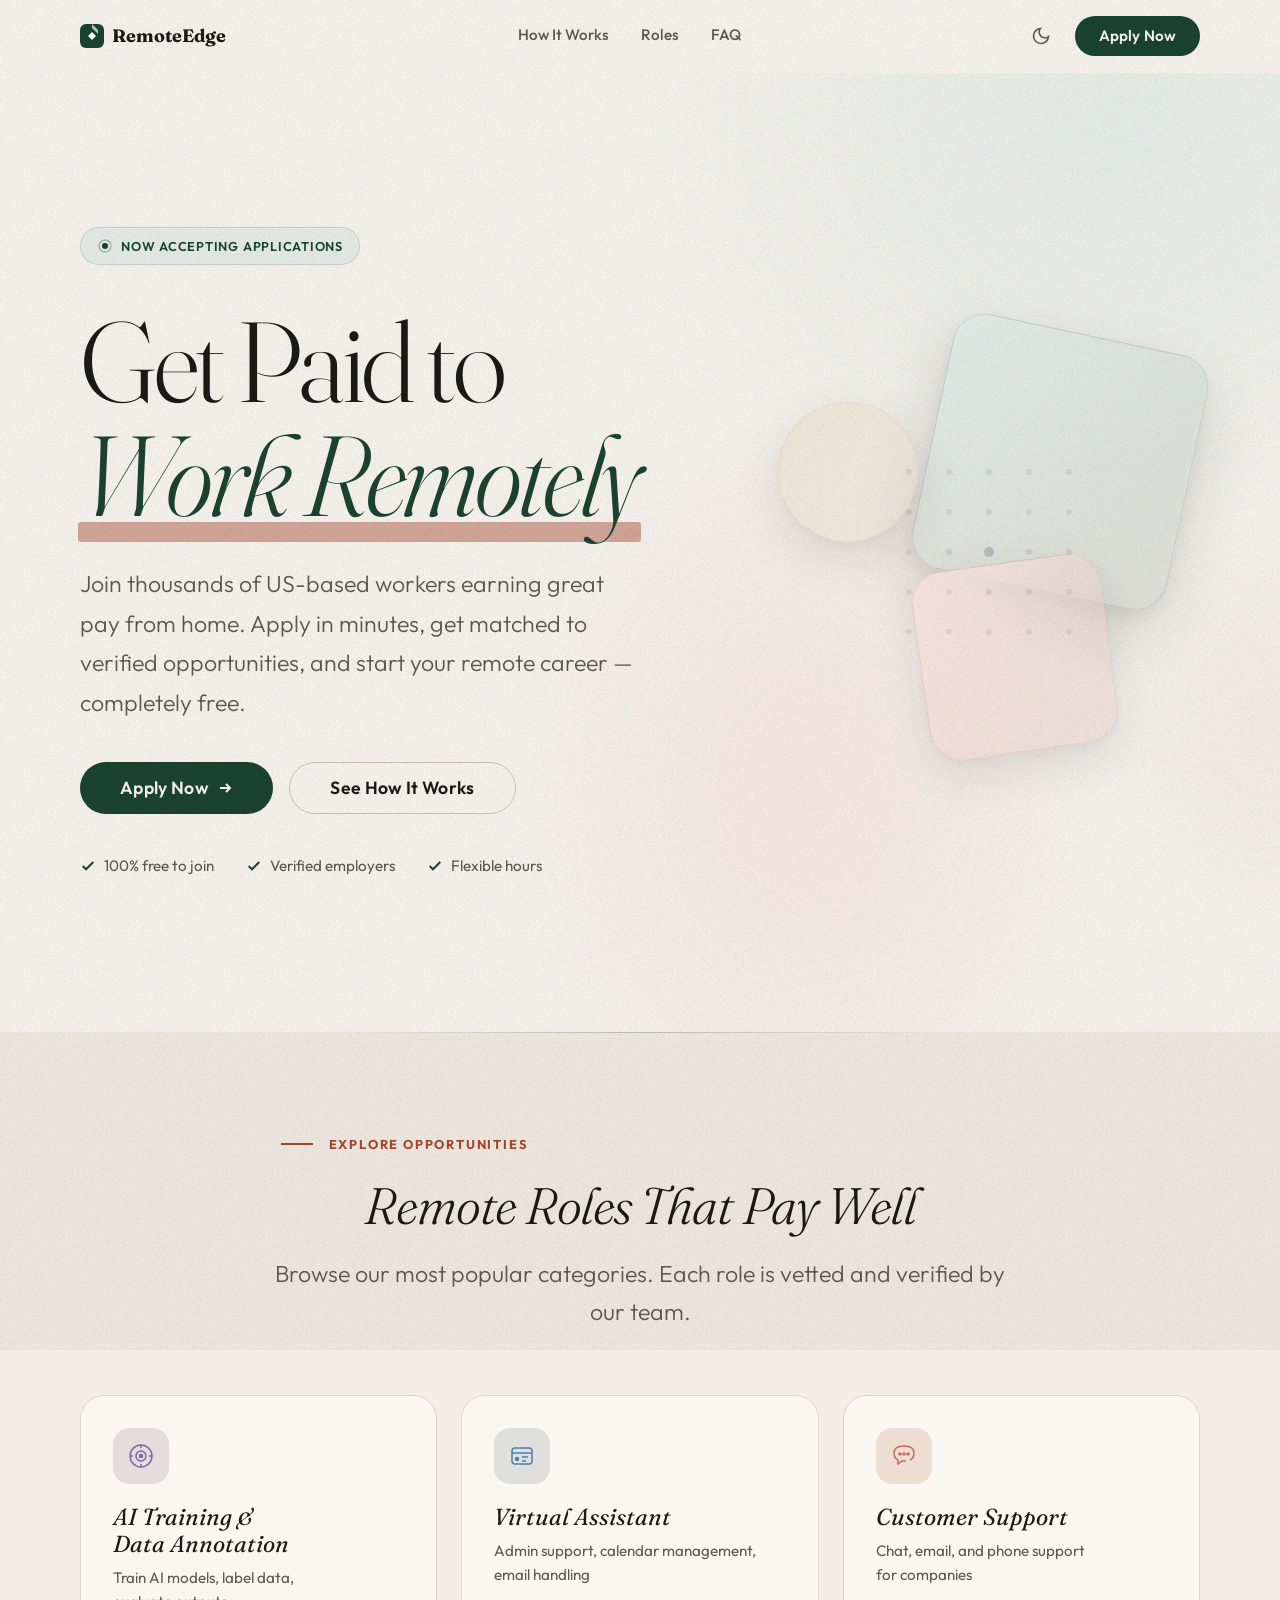
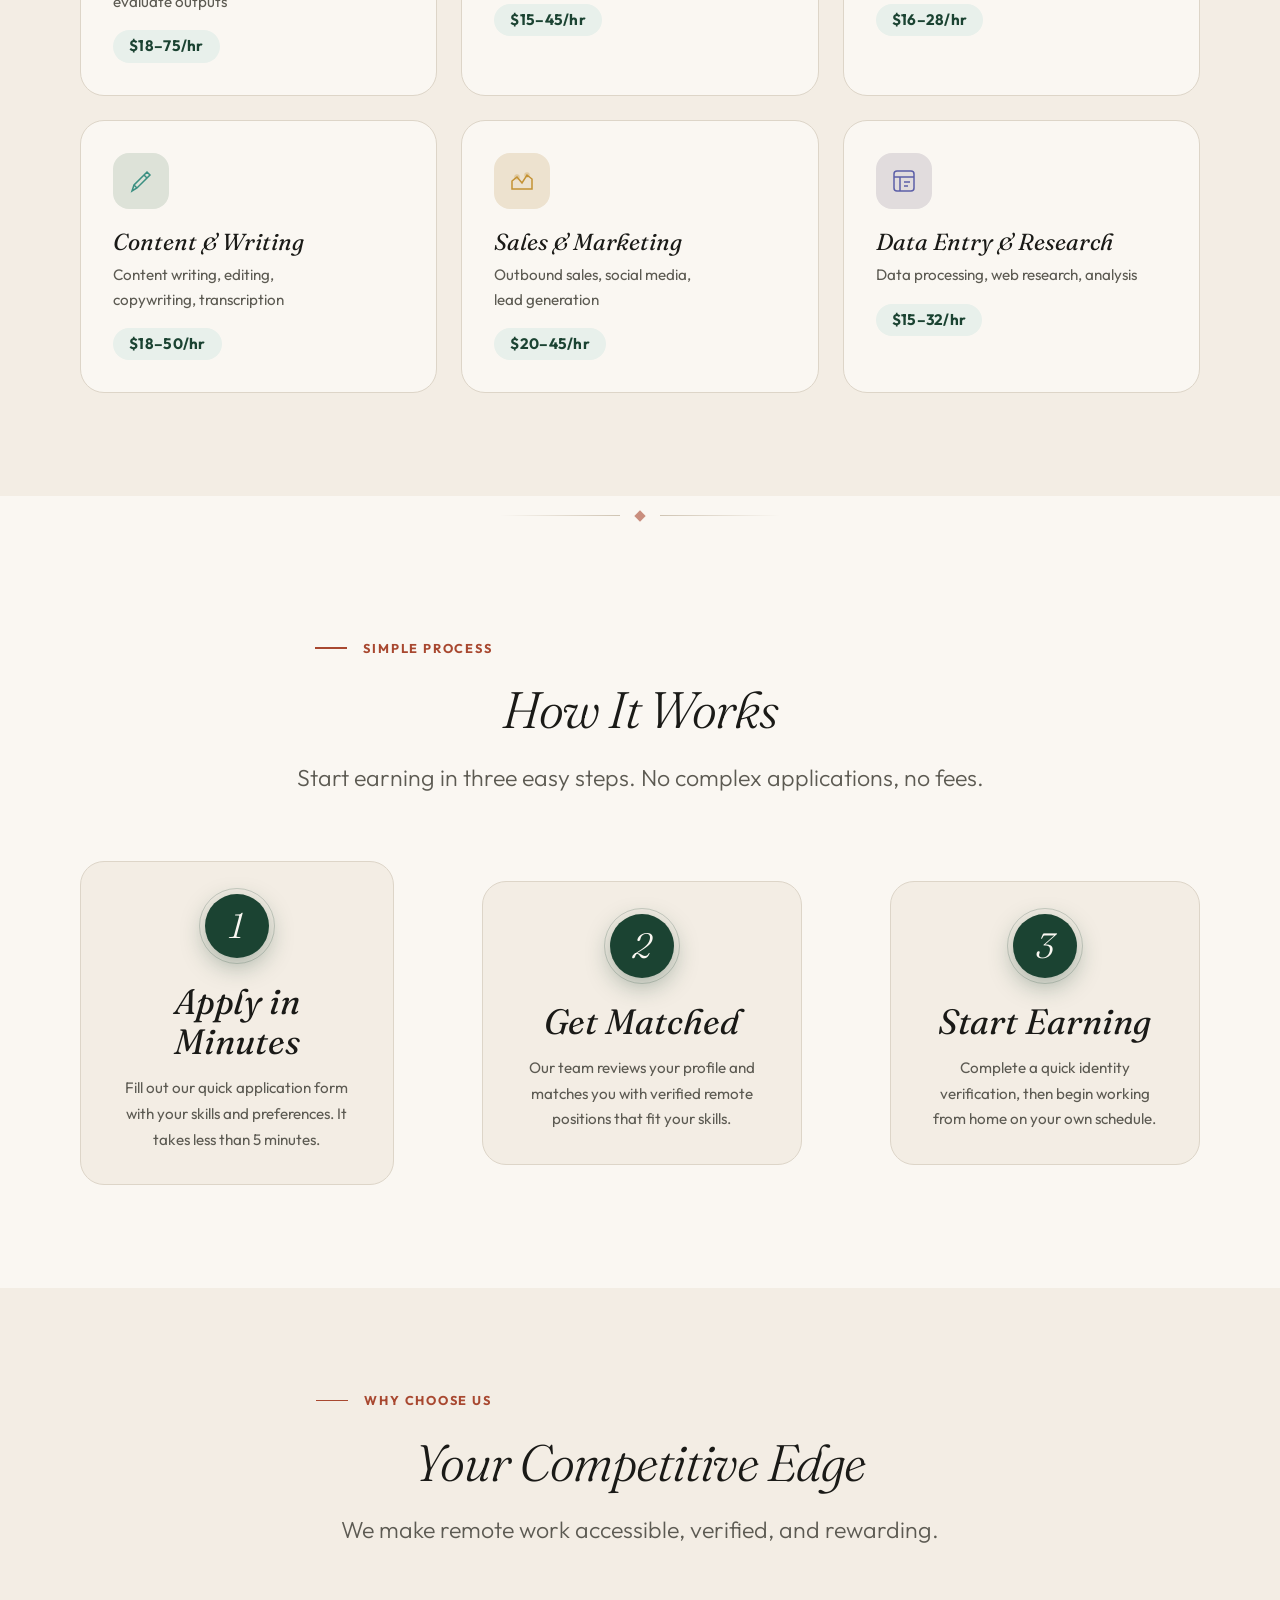
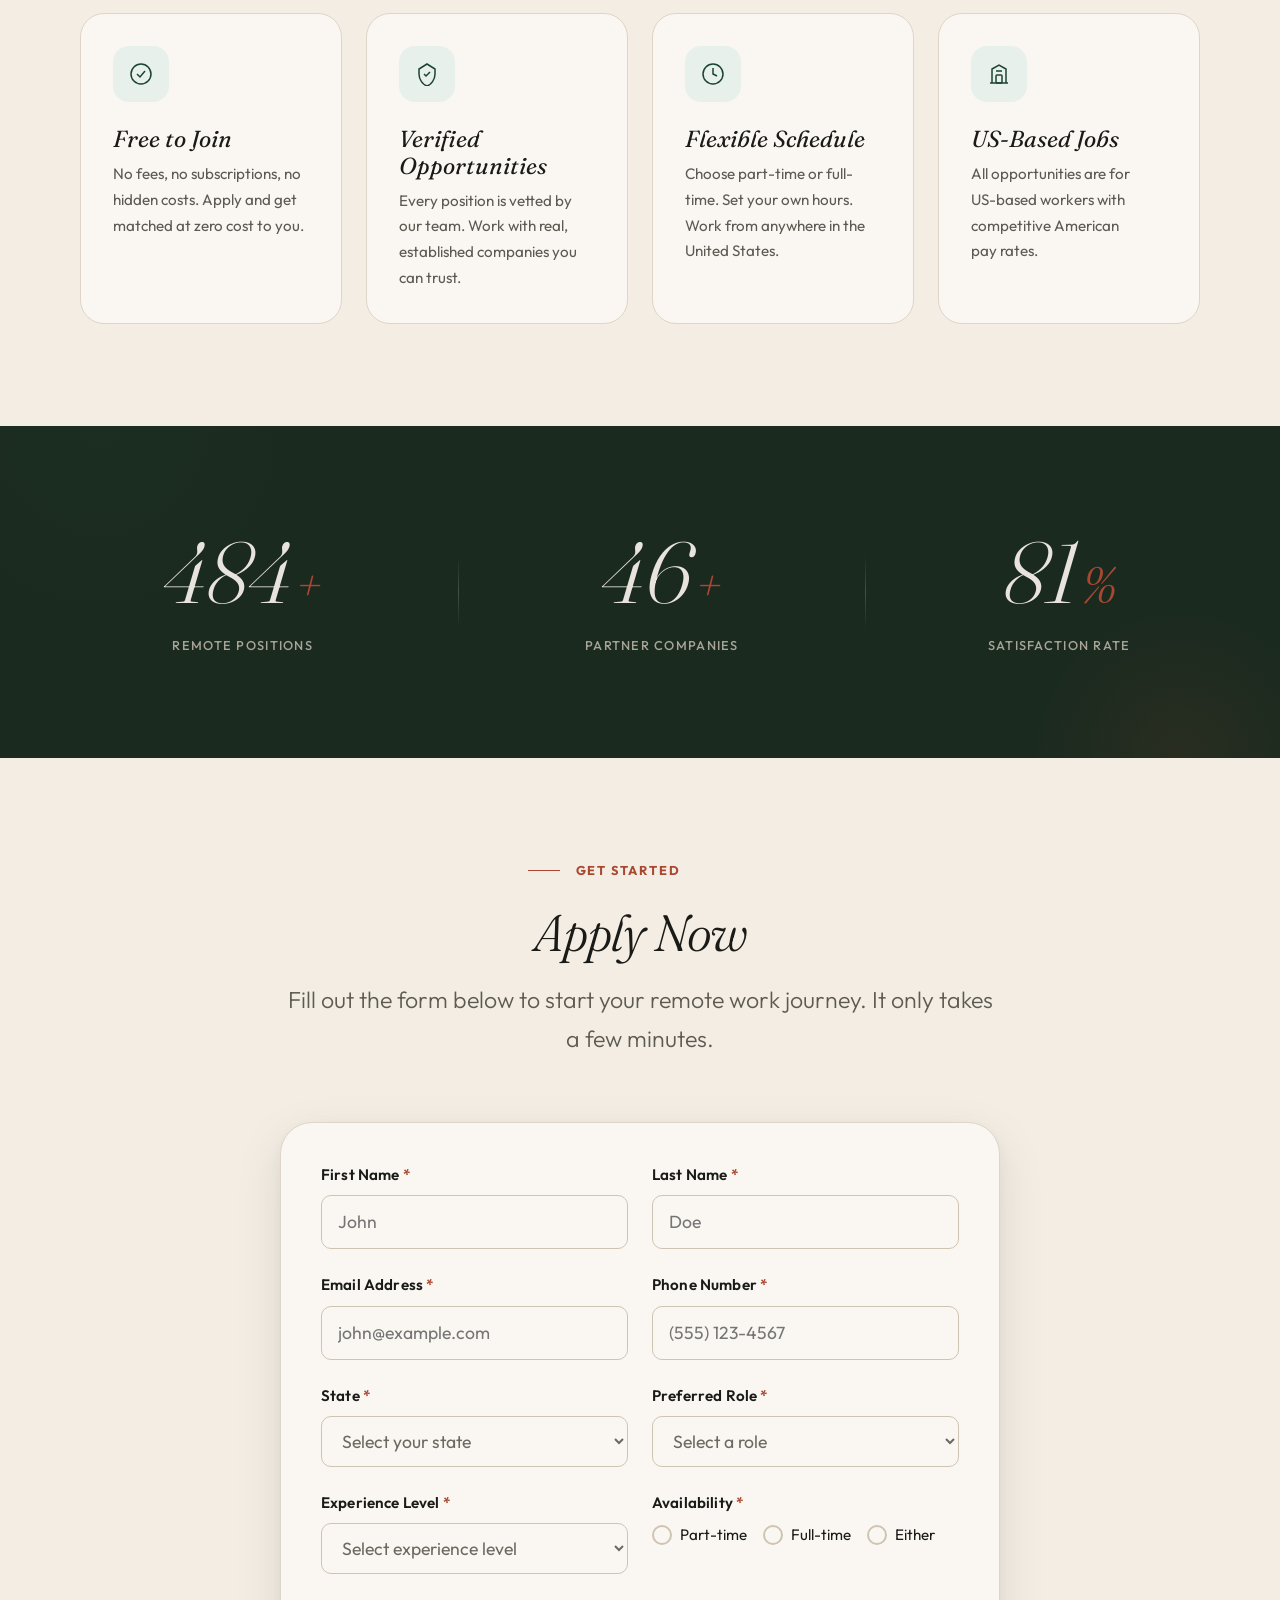
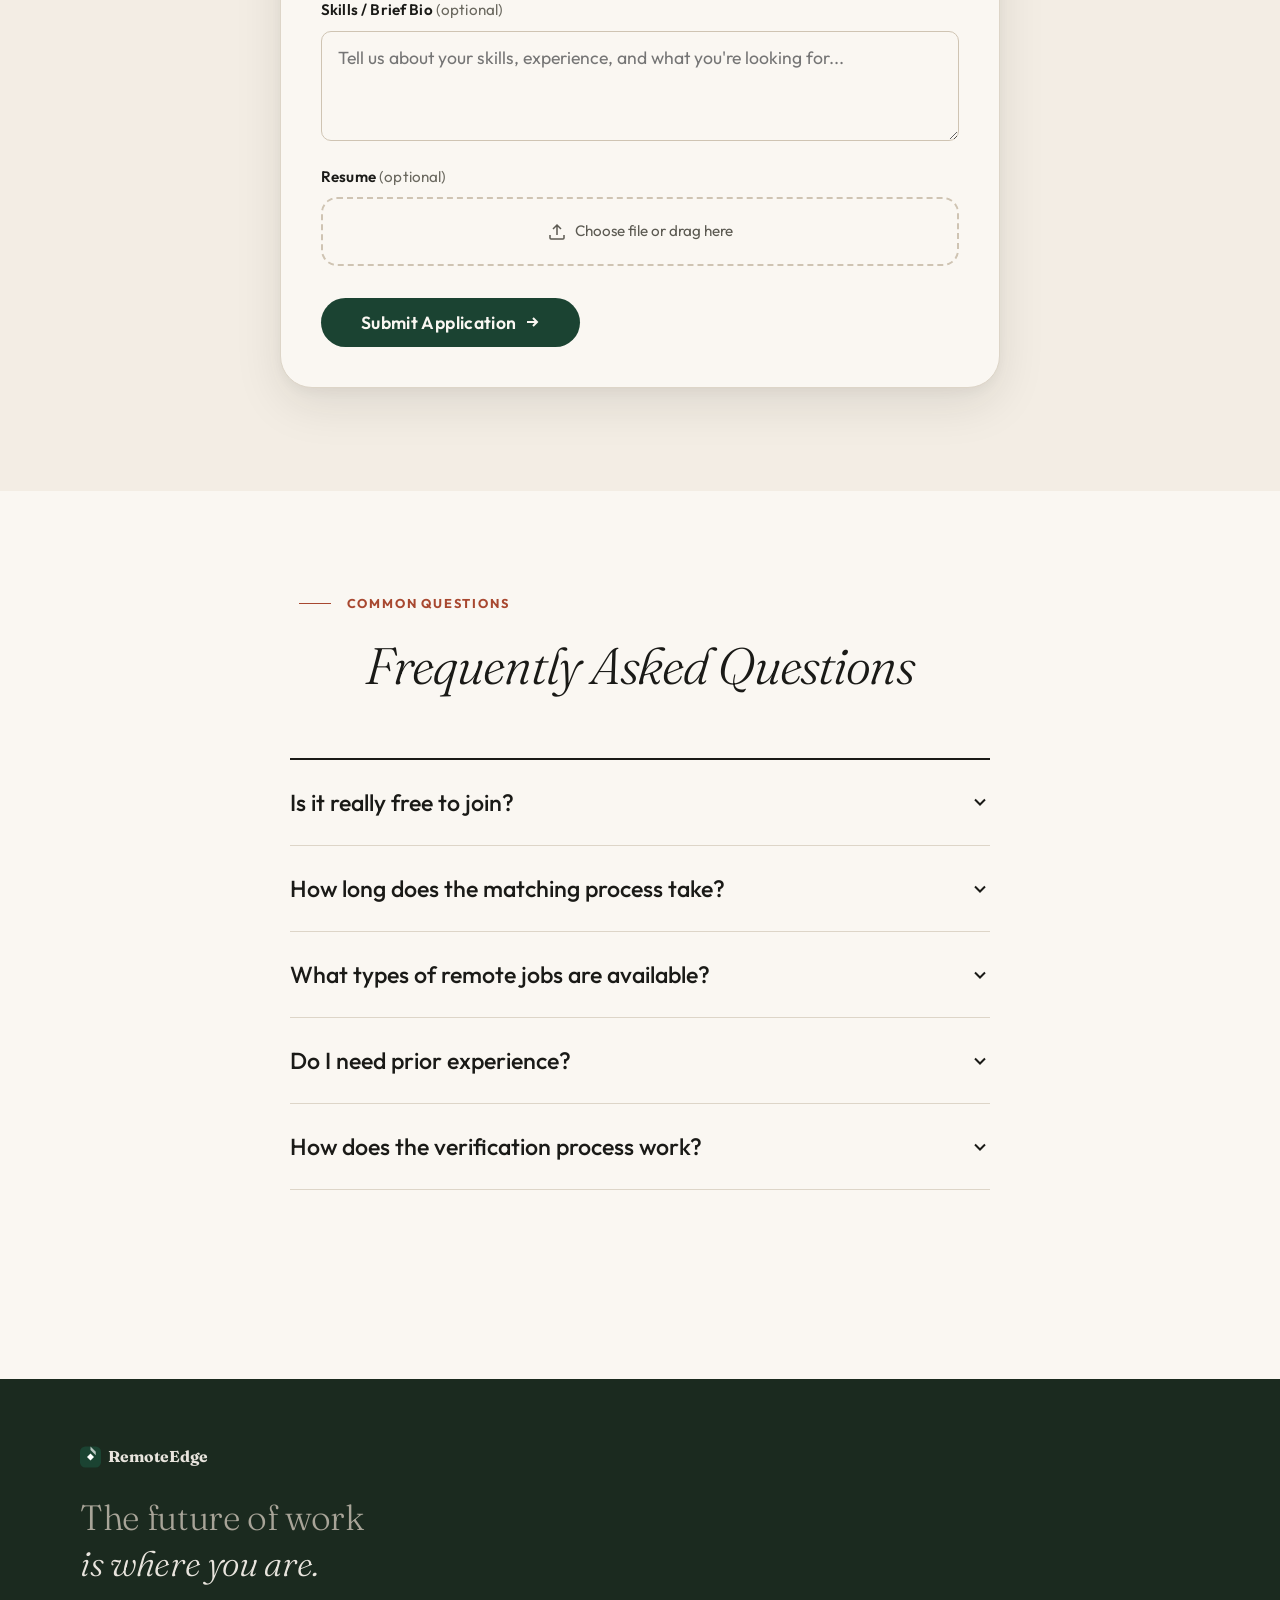
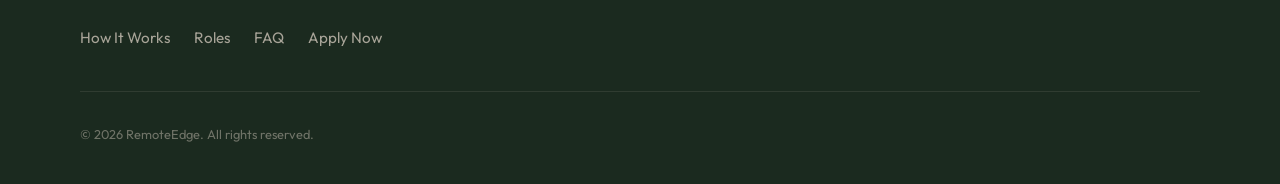
==== index.html @ 9351c74e "bolder2" ====
<!DOCTYPE html>
<html lang="en">
<head>
  <meta charset="UTF-8">
  <meta name="viewport" content="width=device-width, initial-scale=1.0">
  <title>RemoteEdge — Your Edge to Remote Work | Get Paid to Work Remotely</title>
  <meta name="description" content="RemoteEdge connects US-based workers with flexible, high-paying remote job opportunities. Apply for free, get matched to verified positions, and start earning from home.">

  <!-- Open Graph -->
  <meta property="og:type" content="website">
  <meta property="og:title" content="RemoteEdge — Your Edge to Remote Work">
  <meta property="og:description" content="Connect with flexible, high-paying remote job opportunities. Apply for free and start earning from home.">
  <meta property="og:image" content="./assets/og-image.png">
  <meta property="og:url" content="https://remoteedge.com">
  <meta property="og:site_name" content="RemoteEdge">

  <!-- Twitter -->
  <meta name="twitter:card" content="summary_large_image">
  <meta name="twitter:title" content="RemoteEdge — Your Edge to Remote Work">
  <meta name="twitter:description" content="Connect with flexible, high-paying remote job opportunities. Apply for free and start earning from home.">

  <!-- Favicon -->
  <link rel="icon" type="image/svg+xml" href="./assets/favicon.svg">

  <!-- Fonts -->
  <link rel="preconnect" href="https://fonts.googleapis.com">
  <link rel="preconnect" href="https://fonts.gstatic.com" crossorigin>
  <link href="https://fonts.googleapis.com/css2?family=Fraunces:ital,opsz,wght@0,9..144,300;0,9..144,400;0,9..144,700;1,9..144,300;1,9..144,400;1,9..144,700&family=Outfit:wght@300;400;500;600;700&display=swap" rel="stylesheet">

  <!-- Structured Data -->
  <script type="application/ld+json">
  {
    "@context": "https://schema.org",
    "@type": "Organization",
    "name": "RemoteEdge",
    "url": "https://remoteedge.com",
    "description": "RemoteEdge connects US-based workers with flexible, high-paying remote job opportunities.",
    "sameAs": []
  }
  </script>

  <!-- Prevent theme flash: detect preference before first paint -->
  <script>
    (function(){var t=window.matchMedia('(prefers-color-scheme:dark)').matches?'dark':'light';document.documentElement.setAttribute('data-theme',t)})();
  </script>

  <link rel="stylesheet" href="./base.css">
  <link rel="stylesheet" href="./style.css">
  <link rel="stylesheet" href="./page.css">
</head>
<body>

  <!-- Grain texture overlay (CSS-only, no realtime SVG filter) -->
  <div class="grain-overlay" aria-hidden="true"></div>

  <!-- Skip to content -->
  <a href="#main" class="skip-link">Skip to main content</a>

  <!-- ========================================
       NAVIGATION
       ======================================== -->
  <header class="nav" id="nav">
    <div class="nav-inner container">
      <!-- Logo -->
      <a href="#" class="nav-logo" aria-label="RemoteEdge Home">
        <svg width="160" height="32" viewBox="0 0 160 32" fill="none" xmlns="http://www.w3.org/2000/svg" aria-hidden="true">
          <!-- Logo mark: abstract arrow/edge shape -->
          <rect x="0" y="4" width="24" height="24" rx="6" fill="var(--color-primary)"/>
          <path d="M8 16L12 12L16 16L12 20Z" fill="white"/>
          <path d="M12 8L18 14V10L12 4V8Z" fill="white" opacity="0.7"/>
          <!-- Wordmark -->
          <text x="32" y="22" font-family="'Fraunces', Georgia, serif" font-weight="700" font-size="18" fill="currentColor">RemoteEdge</text>
        </svg>
      </a>

      <!-- Desktop nav links -->
      <nav class="nav-links" aria-label="Main navigation">
        <a href="#how-it-works" class="nav-link">How It Works</a>
        <a href="#roles" class="nav-link">Roles</a>
        <a href="#faq" class="nav-link">FAQ</a>
      </nav>

      <!-- Right side -->
      <div class="nav-actions">
        <button data-theme-toggle aria-label="Switch to dark mode" class="theme-toggle">
          <svg width="20" height="20" viewBox="0 0 24 24" fill="none" stroke="currentColor" stroke-width="2"><path d="M21 12.79A9 9 0 1 1 11.21 3 7 7 0 0 0 21 12.79z"/></svg>
        </button>
        <a href="#apply" class="btn btn-primary nav-cta">Apply Now</a>
        <button class="mobile-menu-toggle" aria-label="Open menu" aria-expanded="false">
          <svg width="24" height="24" viewBox="0 0 24 24" fill="none" stroke="currentColor" stroke-width="2" stroke-linecap="round"><line x1="3" y1="6" x2="21" y2="6"/><line x1="3" y1="12" x2="21" y2="12"/><line x1="3" y1="18" x2="21" y2="18"/></svg>
        </button>
      </div>
    </div>

    <!-- Mobile menu -->
    <div class="mobile-menu" id="mobile-menu" hidden>
      <nav aria-label="Mobile navigation">
        <a href="#how-it-works" class="mobile-menu-link">How It Works</a>
        <a href="#roles" class="mobile-menu-link">Roles</a>
        <a href="#faq" class="mobile-menu-link">FAQ</a>
        <a href="#apply" class="btn btn-primary mobile-menu-cta">Apply Now</a>
      </nav>
    </div>
  </header>

  <main id="main">

    <!-- ========================================
         HERO
         ======================================== -->
    <section class="hero section" id="hero">
      <div class="container hero-container">
        <div class="hero-content">
          <div class="hero-badge hero-reveal">
            <svg width="16" height="16" viewBox="0 0 16 16" fill="none"><circle cx="8" cy="8" r="3" fill="var(--color-primary)"/><circle cx="8" cy="8" r="6" stroke="var(--color-primary)" stroke-width="1.5" opacity="0.3"/></svg>
            <span>Now accepting applications</span>
          </div>
          <h1 class="hero-title hero-reveal">Get Paid to<br><em>Work Remotely</em></h1>
          <p class="hero-subtitle hero-reveal">Join thousands of US-based workers earning great pay from home. Apply in minutes, get matched to verified opportunities, and start your remote career — completely free.</p>
          <div class="hero-actions hero-reveal">
            <a href="#apply" class="btn btn-primary btn-lg">
              Apply Now
              <svg width="16" height="16" viewBox="0 0 16 16" fill="none" stroke="currentColor" stroke-width="2"><path d="M3 8h10M9 4l4 4-4 4"/></svg>
            </a>
            <a href="#how-it-works" class="btn btn-secondary btn-lg">See How It Works</a>
          </div>
          <div class="hero-trust hero-reveal">
            <div class="hero-trust-item">
              <svg width="16" height="16" viewBox="0 0 16 16" fill="none" stroke="var(--color-primary)" stroke-width="2"><path d="M13.3 4L6 11.3 2.7 8"/></svg>
              <span>100% free to join</span>
            </div>
            <div class="hero-trust-item">
              <svg width="16" height="16" viewBox="0 0 16 16" fill="none" stroke="var(--color-primary)" stroke-width="2"><path d="M13.3 4L6 11.3 2.7 8"/></svg>
              <span>Verified employers</span>
            </div>
            <div class="hero-trust-item">
              <svg width="16" height="16" viewBox="0 0 16 16" fill="none" stroke="var(--color-primary)" stroke-width="2"><path d="M13.3 4L6 11.3 2.7 8"/></svg>
              <span>Flexible hours</span>
            </div>
          </div>
        </div>
        <div class="hero-visual fade-in" aria-hidden="true">
          <!-- Abstract decorative shapes -->
          <div class="hero-shape hero-shape-1"></div>
          <div class="hero-shape hero-shape-2"></div>
          <div class="hero-shape hero-shape-3"></div>
          <div class="hero-dots">
            <svg width="200" height="200" viewBox="0 0 200 200" fill="none">
              <circle cx="20" cy="20" r="3" fill="var(--color-primary)" opacity="0.15"/>
              <circle cx="60" cy="20" r="3" fill="var(--color-primary)" opacity="0.15"/>
              <circle cx="100" cy="20" r="3" fill="var(--color-primary)" opacity="0.15"/>
              <circle cx="140" cy="20" r="3" fill="var(--color-primary)" opacity="0.15"/>
              <circle cx="180" cy="20" r="3" fill="var(--color-primary)" opacity="0.15"/>
              <circle cx="20" cy="60" r="3" fill="var(--color-primary)" opacity="0.15"/>
              <circle cx="60" cy="60" r="3" fill="var(--color-primary)" opacity="0.15"/>
              <circle cx="100" cy="60" r="3" fill="var(--color-primary)" opacity="0.20"/>
              <circle cx="140" cy="60" r="3" fill="var(--color-primary)" opacity="0.15"/>
              <circle cx="180" cy="60" r="3" fill="var(--color-primary)" opacity="0.15"/>
              <circle cx="20" cy="100" r="3" fill="var(--color-primary)" opacity="0.15"/>
              <circle cx="60" cy="100" r="3" fill="var(--color-primary)" opacity="0.20"/>
              <circle cx="100" cy="100" r="5" fill="var(--color-primary)" opacity="0.35"/>
              <circle cx="140" cy="100" r="3" fill="var(--color-primary)" opacity="0.20"/>
              <circle cx="180" cy="100" r="3" fill="var(--color-primary)" opacity="0.15"/>
              <circle cx="20" cy="140" r="3" fill="var(--color-primary)" opacity="0.15"/>
              <circle cx="60" cy="140" r="3" fill="var(--color-primary)" opacity="0.15"/>
              <circle cx="100" cy="140" r="3" fill="var(--color-primary)" opacity="0.20"/>
              <circle cx="140" cy="140" r="3" fill="var(--color-primary)" opacity="0.15"/>
              <circle cx="180" cy="140" r="3" fill="var(--color-primary)" opacity="0.15"/>
              <circle cx="20" cy="180" r="3" fill="var(--color-primary)" opacity="0.15"/>
              <circle cx="60" cy="180" r="3" fill="var(--color-primary)" opacity="0.15"/>
              <circle cx="100" cy="180" r="3" fill="var(--color-primary)" opacity="0.15"/>
              <circle cx="140" cy="180" r="3" fill="var(--color-primary)" opacity="0.15"/>
              <circle cx="180" cy="180" r="3" fill="var(--color-primary)" opacity="0.15"/>
            </svg>
          </div>
        </div>
      </div>
    </section>

    <!-- ========================================
         JOB CATEGORIES
         ======================================== -->
    <section class="section categories-section" id="roles">
      <div class="container">
        <div class="section-header fade-in">
          <p class="section-label">Explore Opportunities</p>
          <h2 class="section-title">Remote Roles That Pay Well</h2>
          <p class="section-subtitle">Browse our most popular categories. Each role is vetted and verified by our team.</p>
        </div>
        <div class="categories-grid">
          <!-- AI Training -->
          <div class="category-card fade-in" data-cat="purple">
            <div class="category-icon" data-cat="purple">
              <svg width="28" height="28" viewBox="0 0 28 28" fill="none" stroke="var(--color-cat-purple)" stroke-width="1.5">
                <circle cx="14" cy="14" r="11"/>
                <circle cx="14" cy="14" r="5"/>
                <circle cx="14" cy="14" r="1.5" fill="var(--color-cat-purple)"/>
                <path d="M14 3v3M14 22v3M3 14h3M22 14h3"/>
              </svg>
            </div>
            <h3 class="category-name">AI Training & Data Annotation</h3>
            <p class="category-desc">Train AI models, label data, evaluate outputs</p>
            <span class="category-pay">$18–75/hr</span>
          </div>

          <!-- Virtual Assistant -->
          <div class="category-card fade-in" data-cat="blue">
            <div class="category-icon" data-cat="blue">
              <svg width="28" height="28" viewBox="0 0 28 28" fill="none" stroke="var(--color-cat-blue)" stroke-width="1.5">
                <rect x="4" y="6" width="20" height="16" rx="3"/>
                <path d="M4 11h20"/>
                <circle cx="9" cy="17" r="1.5" fill="var(--color-cat-blue)"/>
                <path d="M14 15h6M14 19h4"/>
              </svg>
            </div>
            <h3 class="category-name">Virtual Assistant</h3>
            <p class="category-desc">Admin support, calendar management, email handling</p>
            <span class="category-pay">$15–45/hr</span>
          </div>

          <!-- Customer Support -->
          <div class="category-card fade-in" data-cat="coral">
            <div class="category-icon" data-cat="coral">
              <svg width="28" height="28" viewBox="0 0 28 28" fill="none" stroke="var(--color-cat-coral)" stroke-width="1.5">
                <path d="M20 18c2-1 4-3.5 4-7 0-5-4.5-7-10-7S4 6 4 11c0 3.5 2 6 4 7v4l4-3h4"/>
                <circle cx="10" cy="12" r="1" fill="var(--color-cat-coral)"/>
                <circle cx="14" cy="12" r="1" fill="var(--color-cat-coral)"/>
                <circle cx="18" cy="12" r="1" fill="var(--color-cat-coral)"/>
              </svg>
            </div>
            <h3 class="category-name">Customer Support</h3>
            <p class="category-desc">Chat, email, and phone support for companies</p>
            <span class="category-pay">$16–28/hr</span>
          </div>

          <!-- Content & Writing -->
          <div class="category-card fade-in" data-cat="teal">
            <div class="category-icon" data-cat="teal">
              <svg width="28" height="28" viewBox="0 0 28 28" fill="none" stroke="var(--color-cat-teal)" stroke-width="1.5">
                <path d="M5 24l2-6L20 5l3 3L10 21z"/>
                <path d="M17 8l3 3"/>
                <path d="M7 18l3 3"/>
              </svg>
            </div>
            <h3 class="category-name">Content & Writing</h3>
            <p class="category-desc">Content writing, editing, copywriting, transcription</p>
            <span class="category-pay">$18–50/hr</span>
          </div>

          <!-- Sales & Marketing -->
          <div class="category-card fade-in" data-cat="amber">
            <div class="category-icon" data-cat="amber">
              <svg width="28" height="28" viewBox="0 0 28 28" fill="none" stroke="var(--color-cat-amber)" stroke-width="1.5">
                <path d="M4 22V14l5-4 5 6 5-8 5 4v10z"/>
                <circle cx="9" cy="10" r="2" fill="var(--color-cat-amber)" opacity="0.3"/>
                <circle cx="19" cy="8" r="2" fill="var(--color-cat-amber)" opacity="0.3"/>
              </svg>
            </div>
            <h3 class="category-name">Sales & Marketing</h3>
            <p class="category-desc">Outbound sales, social media, lead generation</p>
            <span class="category-pay">$20–45/hr</span>
          </div>

          <!-- Data Entry -->
          <div class="category-card fade-in" data-cat="indigo">
            <div class="category-icon" data-cat="indigo">
              <svg width="28" height="28" viewBox="0 0 28 28" fill="none" stroke="var(--color-cat-indigo)" stroke-width="1.5">
                <rect x="4" y="4" width="20" height="20" rx="3"/>
                <path d="M4 10h20M10 10v14"/>
                <path d="M14 15h6M14 19h4"/>
              </svg>
            </div>
            <h3 class="category-name">Data Entry & Research</h3>
            <p class="category-desc">Data processing, web research, analysis</p>
            <span class="category-pay">$15–32/hr</span>
          </div>
        </div>
      </div>
    </section>

    <!-- Editorial divider -->
    <div class="editorial-divider" aria-hidden="true">
      <span class="editorial-diamond"></span>
    </div>

    <!-- ========================================
         HOW IT WORKS
         ======================================== -->
    <section class="section how-section" id="how-it-works">
      <div class="container">
        <div class="section-header fade-in">
          <p class="section-label">Simple Process</p>
          <h2 class="section-title">How It Works</h2>
          <p class="section-subtitle">Start earning in three easy steps. No complex applications, no fees.</p>
        </div>
        <div class="steps-grid">
          <div class="step-card fade-in">
            <div class="step-number">1</div>
            <h3 class="step-title">Apply in Minutes</h3>
            <p class="step-desc">Fill out our quick application form with your skills and preferences. It takes less than 5 minutes.</p>
          </div>
          <div class="step-connector fade-in" aria-hidden="true">
            <svg width="40" height="2" viewBox="0 0 40 2"><line x1="0" y1="1" x2="40" y2="1" stroke="var(--color-border)" stroke-width="2" stroke-dasharray="4 4"/></svg>
          </div>
          <div class="step-card fade-in">
            <div class="step-number">2</div>
            <h3 class="step-title">Get Matched</h3>
            <p class="step-desc">Our team reviews your profile and matches you with verified remote positions that fit your skills.</p>
          </div>
          <div class="step-connector fade-in" aria-hidden="true">
            <svg width="40" height="2" viewBox="0 0 40 2"><line x1="0" y1="1" x2="40" y2="1" stroke="var(--color-border)" stroke-width="2" stroke-dasharray="4 4"/></svg>
          </div>
          <div class="step-card fade-in">
            <div class="step-number">3</div>
            <h3 class="step-title">Start Earning</h3>
            <p class="step-desc">Complete a quick identity verification, then begin working from home on your own schedule.</p>
          </div>
        </div>
      </div>
    </section>

    <!-- ========================================
         WHY REMOTEEDGE
         ======================================== -->
    <section class="section why-section" id="why">
      <div class="container">
        <div class="section-header fade-in">
          <p class="section-label">Why Choose Us</p>
          <h2 class="section-title">Your Competitive Edge</h2>
          <p class="section-subtitle">We make remote work accessible, verified, and rewarding.</p>
        </div>
        <div class="why-grid">
          <div class="why-card fade-in">
            <div class="why-icon">
              <svg width="24" height="24" viewBox="0 0 24 24" fill="none" stroke="var(--color-primary)" stroke-width="1.5">
                <circle cx="12" cy="12" r="10"/>
                <path d="M8 12l3 3 5-6"/>
              </svg>
            </div>
            <h3 class="why-title">Free to Join</h3>
            <p class="why-desc">No fees, no subscriptions, no hidden costs. Apply and get matched at zero cost to you.</p>
          </div>
          <div class="why-card fade-in">
            <div class="why-icon">
              <svg width="24" height="24" viewBox="0 0 24 24" fill="none" stroke="var(--color-primary)" stroke-width="1.5">
                <path d="M12 2L4 7v5c0 5.55 3.84 10.74 8 12 4.16-1.26 8-6.45 8-12V7l-8-5z"/>
                <path d="M9 12l2 2 4-4"/>
              </svg>
            </div>
            <h3 class="why-title">Verified Opportunities</h3>
            <p class="why-desc">Every position is vetted by our team. Work with real, established companies you can trust.</p>
          </div>
          <div class="why-card fade-in">
            <div class="why-icon">
              <svg width="24" height="24" viewBox="0 0 24 24" fill="none" stroke="var(--color-primary)" stroke-width="1.5">
                <circle cx="12" cy="12" r="10"/>
                <path d="M12 6v6l4 2"/>
              </svg>
            </div>
            <h3 class="why-title">Flexible Schedule</h3>
            <p class="why-desc">Choose part-time or full-time. Set your own hours. Work from anywhere in the United States.</p>
          </div>
          <div class="why-card fade-in">
            <div class="why-icon">
              <svg width="24" height="24" viewBox="0 0 24 24" fill="none" stroke="var(--color-primary)" stroke-width="1.5">
                <path d="M3 21h18M5 21V7l7-4 7 4v14"/>
                <rect x="9" y="13" width="6" height="8" rx="1"/>
                <path d="M9 9h6"/>
              </svg>
            </div>
            <h3 class="why-title">US-Based Jobs</h3>
            <p class="why-desc">All opportunities are for US-based workers with competitive American pay rates.</p>
          </div>
        </div>
      </div>
    </section>

    <!-- ========================================
         STATS
         ======================================== -->
    <section class="section stats-section" aria-label="RemoteEdge statistics">
      <div class="container">
        <h2 class="sr-only">RemoteEdge by the Numbers</h2>
        <div class="stats-grid fade-in">
          <div class="stat-item">
            <span class="stat-number" data-target="500">0</span>
            <span class="stat-suffix">+</span>
            <p class="stat-label">Remote Positions</p>
          </div>
          <div class="stat-divider" aria-hidden="true"></div>
          <div class="stat-item">
            <span class="stat-number" data-target="50">0</span>
            <span class="stat-suffix">+</span>
            <p class="stat-label">Partner Companies</p>
          </div>
          <div class="stat-divider" aria-hidden="true"></div>
          <div class="stat-item">
            <span class="stat-number" data-target="98">0</span>
            <span class="stat-suffix">%</span>
            <p class="stat-label">Satisfaction Rate</p>
          </div>
        </div>
      </div>
    </section>

    <!-- ========================================
         APPLICATION FORM
         ======================================== -->
    <section class="section form-section" id="apply">
      <div class="container">
        <div class="form-wrapper">
          <div class="section-header fade-in">
            <p class="section-label">Get Started</p>
            <h2 class="section-title">Apply Now</h2>
            <p class="section-subtitle">Fill out the form below to start your remote work journey. It only takes a few minutes.</p>
          </div>

          <form id="application-form" class="application-form fade-in" novalidate>
            <div class="form-row">
              <div class="form-group">
                <label class="form-label" for="firstName">First Name <span class="required">*</span></label>
                <input type="text" id="firstName" name="firstName" class="form-input" required placeholder="John" aria-describedby="firstName-error">
                <span class="form-error" id="firstName-error" role="alert">Please enter your first name</span>
              </div>
              <div class="form-group">
                <label class="form-label" for="lastName">Last Name <span class="required">*</span></label>
                <input type="text" id="lastName" name="lastName" class="form-input" required placeholder="Doe" aria-describedby="lastName-error">
                <span class="form-error" id="lastName-error" role="alert">Please enter your last name</span>
              </div>
            </div>

            <div class="form-row">
              <div class="form-group">
                <label class="form-label" for="email">Email Address <span class="required">*</span></label>
                <input type="email" id="email" name="email" class="form-input" required placeholder="john@example.com" aria-describedby="email-error">
                <span class="form-error" id="email-error" role="alert">Please enter a valid email address</span>
              </div>
              <div class="form-group">
                <label class="form-label" for="phone">Phone Number <span class="required">*</span></label>
                <input type="tel" id="phone" name="phone" class="form-input" required placeholder="(555) 123-4567" aria-describedby="phone-error">
                <span class="form-error" id="phone-error" role="alert">Please enter your phone number</span>
              </div>
            </div>

            <div class="form-row">
              <div class="form-group">
                <label class="form-label" for="state">State <span class="required">*</span></label>
                <select id="state" name="state" class="form-select" required aria-describedby="state-error">
                  <option value="">Select your state</option>
                  <option value="AL">Alabama</option><option value="AK">Alaska</option><option value="AZ">Arizona</option>
                  <option value="AR">Arkansas</option><option value="CA">California</option><option value="CO">Colorado</option>
                  <option value="CT">Connecticut</option><option value="DE">Delaware</option><option value="FL">Florida</option>
                  <option value="GA">Georgia</option><option value="HI">Hawaii</option><option value="ID">Idaho</option>
                  <option value="IL">Illinois</option><option value="IN">Indiana</option><option value="IA">Iowa</option>
                  <option value="KS">Kansas</option><option value="KY">Kentucky</option><option value="LA">Louisiana</option>
                  <option value="ME">Maine</option><option value="MD">Maryland</option><option value="MA">Massachusetts</option>
                  <option value="MI">Michigan</option><option value="MN">Minnesota</option><option value="MS">Mississippi</option>
                  <option value="MO">Missouri</option><option value="MT">Montana</option><option value="NE">Nebraska</option>
                  <option value="NV">Nevada</option><option value="NH">New Hampshire</option><option value="NJ">New Jersey</option>
                  <option value="NM">New Mexico</option><option value="NY">New York</option><option value="NC">North Carolina</option>
                  <option value="ND">North Dakota</option><option value="OH">Ohio</option><option value="OK">Oklahoma</option>
                  <option value="OR">Oregon</option><option value="PA">Pennsylvania</option><option value="RI">Rhode Island</option>
                  <option value="SC">South Carolina</option><option value="SD">South Dakota</option><option value="TN">Tennessee</option>
                  <option value="TX">Texas</option><option value="UT">Utah</option><option value="VT">Vermont</option>
                  <option value="VA">Virginia</option><option value="WA">Washington</option><option value="WV">West Virginia</option>
                  <option value="WI">Wisconsin</option><option value="WY">Wyoming</option><option value="DC">District of Columbia</option>
                </select>
                <span class="form-error" id="state-error" role="alert">Please select your state</span>
              </div>
              <div class="form-group">
                <label class="form-label" for="role">Preferred Role <span class="required">*</span></label>
                <select id="role" name="role" class="form-select" required aria-describedby="role-error">
                  <option value="">Select a role</option>
                  <option value="ai-training">AI Training & Data Annotation</option>
                  <option value="virtual-assistant">Virtual Assistant</option>
                  <option value="customer-support">Customer Support</option>
                  <option value="content-writing">Content & Writing</option>
                  <option value="sales-marketing">Sales & Marketing</option>
                  <option value="data-entry">Data Entry & Research</option>
                  <option value="open">Open to Any</option>
                </select>
                <span class="form-error" id="role-error" role="alert">Please select a preferred role</span>
              </div>
            </div>

            <div class="form-row">
              <div class="form-group">
                <label class="form-label" for="experience">Experience Level <span class="required">*</span></label>
                <select id="experience" name="experience" class="form-select" required aria-describedby="experience-error">
                  <option value="">Select experience level</option>
                  <option value="none">No Experience</option>
                  <option value="1-2">1–2 Years</option>
                  <option value="3-5">3–5 Years</option>
                  <option value="5+">5+ Years</option>
                </select>
                <span class="form-error" id="experience-error" role="alert">Please select your experience level</span>
              </div>
              <div class="form-group">
                <label class="form-label">Availability <span class="required">*</span></label>
                <fieldset class="radio-group">
                  <legend class="sr-only">Select your availability</legend>
                  <label class="radio-label">
                    <input type="radio" name="availability" value="part-time" required>
                    Part-time
                  </label>
                  <label class="radio-label">
                    <input type="radio" name="availability" value="full-time">
                    Full-time
                  </label>
                  <label class="radio-label">
                    <input type="radio" name="availability" value="either">
                    Either
                  </label>
                </fieldset>
                <span class="form-error" id="availability-error" role="alert">Please select your availability</span>
              </div>
            </div>

            <div class="form-group">
              <label class="form-label" for="bio">Skills / Brief Bio <span class="optional">(optional)</span></label>
              <textarea id="bio" name="bio" class="form-textarea" rows="3" placeholder="Tell us about your skills, experience, and what you're looking for..."></textarea>
            </div>

            <div class="form-group">
              <label class="form-label" for="resume">Resume <span class="optional">(optional)</span></label>
              <div class="file-upload">
                <input type="file" id="resume" name="resume" accept=".pdf,.doc,.docx" class="file-input">
                <label for="resume" class="file-label">
                  <svg width="20" height="20" viewBox="0 0 20 20" fill="none" stroke="currentColor" stroke-width="1.5"><path d="M10 3v10M6 7l4-4 4 4"/><path d="M3 13v3a1 1 0 001 1h12a1 1 0 001-1v-3"/></svg>
                  <span class="file-text">Choose file or drag here</span>
                </label>
              </div>
            </div>

            <button type="submit" class="btn btn-primary btn-lg form-submit">
              Submit Application
              <svg width="16" height="16" viewBox="0 0 16 16" fill="none" stroke="currentColor" stroke-width="2"><path d="M3 8h10M9 4l4 4-4 4"/></svg>
            </button>
          </form>

          <!-- Success message -->
          <div id="form-success" class="form-success" hidden>
            <div class="form-success-inner">
              <svg width="48" height="48" viewBox="0 0 48 48" fill="none">
                <circle cx="24" cy="24" r="22" stroke="var(--color-primary)" stroke-width="2"/>
                <path d="M15 24l6 6 12-14" stroke="var(--color-primary)" stroke-width="2.5" stroke-linecap="round" stroke-linejoin="round"/>
              </svg>
              <h3 class="form-success-title">Application Submitted!</h3>
              <p class="form-success-desc">Thank you for applying to RemoteEdge. Our team will review your application and reach out within 2–3 business days with matching opportunities.</p>
              <p class="form-success-note">Check your email for a confirmation message.</p>
            </div>
          </div>
        </div>
      </div>
    </section>

    <!-- ========================================
         FAQ
         ======================================== -->
    <section class="section faq-section" id="faq">
      <div class="container">
        <div class="section-header fade-in">
          <p class="section-label">Common Questions</p>
          <h2 class="section-title">Frequently Asked Questions</h2>
        </div>
        <div class="faq-list">
          <details class="faq-item fade-in">
            <summary class="faq-question">
              <span>Is it really free to join?</span>
              <svg class="faq-chevron" width="20" height="20" viewBox="0 0 20 20" fill="none" stroke="currentColor" stroke-width="2"><path d="M5 7.5l5 5 5-5"/></svg>
            </summary>
            <div class="faq-answer">
              <p>Yes, 100%. RemoteEdge never charges workers any fees. We're compensated by the companies when we successfully match them with qualified candidates. You'll never be asked for payment information.</p>
            </div>
          </details>

          <details class="faq-item fade-in">
            <summary class="faq-question">
              <span>How long does the matching process take?</span>
              <svg class="faq-chevron" width="20" height="20" viewBox="0 0 20 20" fill="none" stroke="currentColor" stroke-width="2"><path d="M5 7.5l5 5 5-5"/></svg>
            </summary>
            <div class="faq-answer">
              <p>Most applicants hear back within 2–3 business days. Our team carefully reviews each application to find the best fit. Some high-demand roles may match even faster.</p>
            </div>
          </details>

          <details class="faq-item fade-in">
            <summary class="faq-question">
              <span>What types of remote jobs are available?</span>
              <svg class="faq-chevron" width="20" height="20" viewBox="0 0 20 20" fill="none" stroke="currentColor" stroke-width="2"><path d="M5 7.5l5 5 5-5"/></svg>
            </summary>
            <div class="faq-answer">
              <p>We offer a wide range of remote positions including AI Training & Data Annotation, Virtual Assistant, Customer Support, Content & Writing, Sales & Marketing, and Data Entry & Research. Pay ranges from $15 to $75+ per hour depending on the role and experience level.</p>
            </div>
          </details>

          <details class="faq-item fade-in">
            <summary class="faq-question">
              <span>Do I need prior experience?</span>
              <svg class="faq-chevron" width="20" height="20" viewBox="0 0 20 20" fill="none" stroke="currentColor" stroke-width="2"><path d="M5 7.5l5 5 5-5"/></svg>
            </summary>
            <div class="faq-answer">
              <p>Not necessarily. While some roles require specific skills, many of our positions are open to beginners. We have entry-level roles like data entry and basic customer support that welcome people new to remote work. Just be honest about your experience level in your application.</p>
            </div>
          </details>

          <details class="faq-item fade-in">
            <summary class="faq-question">
              <span>How does the verification process work?</span>
              <svg class="faq-chevron" width="20" height="20" viewBox="0 0 20 20" fill="none" stroke="currentColor" stroke-width="2"><path d="M5 7.5l5 5 5-5"/></svg>
            </summary>
            <div class="faq-answer">
              <p>Once you're matched with a position, we'll send you a link to complete identity verification (KYC) through a secure third-party platform. This is a standard industry practice to protect both you and the employer. The process typically takes 10–15 minutes.</p>
            </div>
          </details>

          <details class="faq-item fade-in">
            <summary class="faq-question">
              <span>Can I work part-time?</span>
              <svg class="faq-chevron" width="20" height="20" viewBox="0 0 20 20" fill="none" stroke="currentColor" stroke-width="2"><path d="M5 7.5l5 5 5-5"/></svg>
            </summary>
            <div class="faq-answer">
              <p>Absolutely. Many of our positions offer flexible, part-time schedules. You can indicate your availability preference in your application. Whether you're looking for a few hours a week or a full-time commitment, we have options for you.</p>
            </div>
          </details>
        </div>
      </div>
    </section>

  </main>

  <!-- ========================================
       FOOTER
       ======================================== -->
  <footer class="footer">
    <div class="container footer-inner">
      <div class="footer-brand">
        <a href="#" class="nav-logo footer-logo" aria-label="RemoteEdge Home">
          <svg width="140" height="28" viewBox="0 0 160 32" fill="none" xmlns="http://www.w3.org/2000/svg" aria-hidden="true">
            <rect x="0" y="4" width="24" height="24" rx="6" fill="var(--color-primary)"/>
            <path d="M8 16L12 12L16 16L12 20Z" fill="white"/>
            <path d="M12 8L18 14V10L12 4V8Z" fill="white" opacity="0.7"/>
            <text x="32" y="22" font-family="'Fraunces', Georgia, serif" font-weight="700" font-size="18" fill="currentColor">RemoteEdge</text>
          </svg>
        </a>
        <p class="footer-pullquote">The future of work<br><em>is where you are.</em></p>
      </div>
      <nav class="footer-nav" aria-label="Footer navigation">
        <a href="#how-it-works">How It Works</a>
        <a href="#roles">Roles</a>
        <a href="#faq">FAQ</a>
        <a href="#apply">Apply Now</a>
      </nav>
      <div class="footer-bottom">
        <p class="footer-copyright">&copy; 2026 RemoteEdge. All rights reserved.</p>
      </div>
    </div>
  </footer>

  <script src="./app.js" defer></script>
</body>
</html>
---- base.css ----
/* base.css */
*, *::before, *::after { box-sizing: border-box; margin: 0; padding: 0; }

html {
  -moz-text-size-adjust: none;
  -webkit-text-size-adjust: none;
  text-size-adjust: none;
  -webkit-font-smoothing: antialiased;
  -moz-osx-font-smoothing: grayscale;
  text-rendering: optimizeLegibility;
  scroll-behavior: smooth;
  hanging-punctuation: first last;
  scroll-padding-top: var(--space-16);
}

body {
  min-height: 100dvh;
  line-height: 1.6;
  font-family: var(--font-body, sans-serif);
  font-size: var(--text-base);
  color: var(--color-text);
  background-color: var(--color-bg);
}

img, picture, video, canvas, svg { display: block; max-width: 100%; height: auto; }
ul[role="list"], ol[role="list"] { list-style: none; }
input, button, textarea, select { font: inherit; color: inherit; }

h1, h2, h3, h4, h5, h6 { text-wrap: balance; line-height: 1.15; }
p, li, figcaption { text-wrap: pretty; max-width: 72ch; }

::selection {
  background: var(--color-primary-highlight);
  background: oklch(from var(--color-primary) l c h / 0.25);
  color: var(--color-text);
}

:focus-visible {
  outline: 2px solid var(--color-primary);
  outline-offset: 3px;
  border-radius: var(--radius-sm);
}

@media (prefers-reduced-motion: reduce) {
  *, *::before, *::after {
    animation-duration: 0.01ms !important;
    animation-iteration-count: 1 !important;
    transition-duration: 0.01ms !important;
    scroll-behavior: auto !important;
  }
}

button { cursor: pointer; background: none; border: none; }
table { border-collapse: collapse; width: 100%; }

a, button, [role="button"], [role="link"], input, textarea, select {
  transition: color var(--transition-interactive),
              background var(--transition-interactive),
              border-color var(--transition-interactive),
              box-shadow var(--transition-interactive);
}

.sr-only {
  position: absolute; width: 1px; height: 1px; padding: 0; margin: -1px;
  overflow: hidden; clip: rect(0, 0, 0, 0); white-space: nowrap; border-width: 0;
}

.skip-link {
  position: absolute;
  top: 0;
  left: 0;
  padding: var(--space-2) var(--space-4);
  background: var(--color-primary);
  color: var(--color-text-inverse);
  z-index: 200;
  font-size: var(--text-sm);
  font-weight: 600;
  text-decoration: none;
  transform: translateY(-100%);
  transition: transform var(--transition-fast);
}

.skip-link:focus {
  transform: translateY(0);
}
---- style.css ----
/* Art direction: Editorial Warmth — High-end magazine meets modern SaaS
   Palette: Warm cream surfaces, deep forest green primary, coral accents
   Typography: Fraunces (display, editorial serif) + Outfit (body, geometric sans)
   Density: Generous, editorial — dramatic whitespace, bold typographic moments */

/* ========================================
   DESIGN TOKENS
   ======================================== */

:root {
  /* Type Scale — dramatic editorial range */
  --text-xs:   clamp(0.72rem,  0.68rem + 0.2vw, 0.8rem);
  --text-sm:   clamp(0.85rem, 0.8rem  + 0.25vw, 0.95rem);
  --text-base: clamp(1rem,     0.95rem + 0.25vw, 1.1rem);
  --text-lg:   clamp(1.15rem, 1rem    + 0.75vw, 1.45rem);
  --text-xl:   clamp(1.5rem,   1.2rem  + 1.25vw, 2.25rem);
  --text-2xl:  clamp(2rem,     1.2rem  + 2.5vw,  3.25rem);
  --text-3xl:  clamp(3rem,     1rem    + 5.5vw,  6.5rem);
  --text-4xl:  clamp(3.5rem,   1.5rem  + 7vw,    8rem);

  /* Spacing (4px base) */
  --space-1:  0.25rem;
  --space-2:  0.5rem;
  --space-3:  0.75rem;
  --space-4:  1rem;
  --space-5:  1.25rem;
  --space-6:  1.5rem;
  --space-8:  2rem;
  --space-10: 2.5rem;
  --space-12: 3rem;
  --space-16: 4rem;
  --space-20: 5rem;
  --space-24: 6rem;
  --space-32: 8rem;

  /* Radius */
  --radius-sm: 0.375rem;
  --radius-md: 0.625rem;
  --radius-lg: 1rem;
  --radius-xl: 1.5rem;
  --radius-2xl: 2rem;
  --radius-full: 9999px;

  /* Transitions */
  --transition-fast: 150ms cubic-bezier(0.16, 1, 0.3, 1);
  --transition-interactive: 250ms cubic-bezier(0.16, 1, 0.3, 1);
  --transition-slow: 500ms cubic-bezier(0.16, 1, 0.3, 1);

  /* Content widths */
  --content-narrow: 640px;
  --content-default: 960px;
  --content-wide: 1200px;

  /* Font families */
  --font-display: 'Fraunces', 'Georgia', serif;
  --font-body: 'Outfit', 'Helvetica Neue', sans-serif;
}

/* ========================================
   LIGHT MODE (default)
   ======================================== */

:root, [data-theme="light"] {
  /* Surfaces — warm cream palette */
  --color-bg:               #FAF7F2;
  --color-surface:          #F3EDE4;
  --color-surface-2:        #EBE4D8;
  --color-surface-offset:   #E3DBCE;
  --color-surface-offset-2: #D9CFC0;
  --color-surface-dynamic:  #CFC4B3;
  --color-divider:          #DDD5C8;
  --color-border:           #CFC4B3;

  /* Text */
  --color-text:           #1A1A17;
  --color-text-muted:     #5C5A52;
  --color-text-faint:     #6B6960;
  --color-text-inverse:   #FAF7F2;

  /* Primary — Deep Forest Green */
  --color-primary:          #1B4332;
  --color-primary-hover:    #14352A;
  --color-primary-active:   #0D2820;
  --color-primary-light:    #2D6A4F;
  --color-primary-highlight: #E8F0EB;

  /* Accent — Warm Coral (darkened for 4.5:1 on cream) */
  --color-accent:           #A84830;
  --color-accent-hover:     #913D27;
  --color-accent-highlight: #FCEAE5;

  /* Error */
  --color-error:            #C1292E;
  --color-error-hover:      #A82228;
  --color-error-highlight:  #F8E0E0;

  /* Success */
  --color-success:          #2D6A4F;
  --color-success-highlight:#E8F0EB;

  /* Category accent colors */
  --color-cat-purple:     #7B6BA6;
  --color-cat-blue:       #4A7FB5;
  --color-cat-coral:      #C96B55;
  --color-cat-teal:       #3A8F81;
  --color-cat-amber:      #C49234;
  --color-cat-indigo:     #5C5FA8;

  /* Shadows — warmer */
  --shadow-sm: 0 1px 3px rgba(26, 26, 23, 0.04), 0 1px 2px rgba(26, 26, 23, 0.02);
  --shadow-md: 0 4px 16px rgba(26, 26, 23, 0.06), 0 2px 4px rgba(26, 26, 23, 0.03);
  --shadow-lg: 0 16px 48px rgba(26, 26, 23, 0.10), 0 4px 12px rgba(26, 26, 23, 0.04);
  --shadow-xl: 0 24px 64px rgba(26, 26, 23, 0.14), 0 8px 20px rgba(26, 26, 23, 0.06);

  /* Dark section (stats, CTA) */
  --color-dark-bg:         #1B2A1F;
  --color-dark-surface:    #243429;
  --color-dark-text:       #E8E4DD;
  --color-dark-text-muted: #A8A498;
}

/* ========================================
   DARK MODE
   ======================================== */

[data-theme="dark"] {
  --color-bg:               #141412;
  --color-surface:          #1C1C19;
  --color-surface-2:        #242420;
  --color-surface-offset:   #2C2C27;
  --color-surface-offset-2: #35352F;
  --color-surface-dynamic:  #3D3D36;
  --color-divider:          #2C2C27;
  --color-border:           #3D3D36;

  --color-text:           #EAE7E0;
  --color-text-muted:     #A8A498;
  --color-text-faint:     #6E6C64;
  --color-text-inverse:   #141412;

  --color-primary:          #52B788;
  --color-primary-hover:    #6BC99A;
  --color-primary-active:   #40916C;
  --color-primary-light:    #74C69D;
  --color-primary-highlight: #1A2E22;

  --color-accent:           #F4845F;
  --color-accent-hover:     #F09372;
  --color-accent-highlight: #2E1F1A;

  --color-error:            #F47174;
  --color-error-hover:      #E05558;
  --color-error-highlight:  #2E1A1A;

  --color-success:          #52B788;
  --color-success-highlight:#1A2E22;

  --color-cat-purple:     #A99CCC;
  --color-cat-blue:       #7AADDB;
  --color-cat-coral:      #E09580;
  --color-cat-teal:       #6BB8AA;
  --color-cat-amber:      #DDB05C;
  --color-cat-indigo:     #9294D4;

  --shadow-sm: 0 1px 3px rgba(0, 0, 0, 0.3);
  --shadow-md: 0 4px 16px rgba(0, 0, 0, 0.35);
  --shadow-lg: 0 16px 48px rgba(0, 0, 0, 0.4);
  --shadow-xl: 0 24px 64px rgba(0, 0, 0, 0.5);

  --color-dark-bg:         #0D0D0B;
  --color-dark-surface:    #161614;
  --color-dark-text:       #EAE7E0;
  --color-dark-text-muted: #8A8780;
}

/* Dark mode via prefers-color-scheme removed — handled by inline
   <script> in <head> that sets data-theme before first paint. */

/* ========================================
   GRAIN TEXTURE OVERLAY
   Uses a tiny 150x150 inline SVG data-URI tiled via CSS.
   Zero runtime cost — no feTurbulence, no GPU filter.
   ======================================== */

.grain-overlay {
  position: fixed;
  top: -50%;
  left: -50%;
  width: 200%;
  height: 200%;
  pointer-events: none;
  z-index: 9999;
  opacity: 0.30;
  mix-blend-mode: multiply;
  background-image: url("data:image/svg+xml,%3Csvg viewBox='0 0 200 200' xmlns='http://www.w3.org/2000/svg'%3E%3Cfilter id='n'%3E%3CfeTurbulence type='fractalNoise' baseFrequency='0.65' numOctaves='3' stitchTiles='stitch'/%3E%3C/filter%3E%3Crect width='100%25' height='100%25' filter='url(%23n)'/%3E%3C/svg%3E");
  background-repeat: repeat;
  background-size: 200px 200px;
}

[data-theme="dark"] .grain-overlay {
  opacity: 0.12;
  mix-blend-mode: soft-light;
}

/* ========================================
   COMPONENT STYLES
   ======================================== */

/* Container */
.container {
  max-width: var(--content-wide);
  margin-inline: auto;
  padding-inline: var(--space-5);
}

@media (min-width: 768px) {
  .container {
    padding-inline: var(--space-10);
  }
}

/* Section spacing */
.section {
  padding-block: clamp(var(--space-16), 8vw, var(--space-32));
  position: relative;
}

/* Buttons — refined pill style with weight */
.btn {
  display: inline-flex;
  align-items: center;
  justify-content: center;
  gap: var(--space-2);
  font-family: var(--font-body);
  font-size: var(--text-sm);
  font-weight: 600;
  letter-spacing: 0.01em;
  line-height: 1;
  padding: var(--space-3) var(--space-6);
  border-radius: var(--radius-full);
  cursor: pointer;
  text-decoration: none;
  border: none;
  position: relative;
  overflow: hidden;
  transition: transform var(--transition-interactive),
              box-shadow var(--transition-interactive),
              background-color var(--transition-interactive),
              border-color var(--transition-interactive);
}

.btn::after {
  content: '';
  position: absolute;
  inset: 0;
  border-radius: inherit;
  opacity: 0;
  transition: opacity var(--transition-fast);
  background: linear-gradient(135deg, rgba(255,255,255,0.15), transparent);
}

.btn:hover::after {
  opacity: 1;
}

.btn:hover {
  transform: translateY(-2px);
  box-shadow: var(--shadow-lg);
}

.btn:active {
  transform: translateY(0);
  box-shadow: var(--shadow-sm);
}

.btn:disabled,
.btn[disabled] {
  opacity: 0.45;
  pointer-events: none;
  cursor: not-allowed;
}

.btn-primary {
  background: var(--color-primary);
  color: var(--color-text-inverse);
}

.btn-primary:hover {
  background: var(--color-primary-hover);
}

.btn-primary:active {
  background: var(--color-primary-active);
}

.btn-secondary {
  background: transparent;
  color: var(--color-text);
  border: 1.5px solid var(--color-border);
}

.btn-secondary:hover {
  background: var(--color-surface);
  border-color: var(--color-text-faint);
}

.btn-lg {
  font-size: var(--text-base);
  padding: var(--space-4) var(--space-10);
  letter-spacing: 0.02em;
}

/* Form Elements */
.form-group {
  display: flex;
  flex-direction: column;
  gap: var(--space-2);
}

.form-label {
  font-size: var(--text-sm);
  font-weight: 600;
  color: var(--color-text);
  letter-spacing: 0.01em;
}

.form-input,
.form-select,
.form-textarea {
  font-family: var(--font-body);
  font-size: var(--text-base);
  padding: var(--space-3) var(--space-4);
  border: 1.5px solid var(--color-border);
  border-radius: var(--radius-md);
  background: var(--color-bg);
  color: var(--color-text);
  transition: border-color var(--transition-interactive),
              box-shadow var(--transition-interactive);
}

.form-input:focus,
.form-select:focus,
.form-textarea:focus {
  outline: 2px solid var(--color-primary);
  outline-offset: 1px;
  border-color: var(--color-primary);
  box-shadow: 0 0 0 4px var(--color-primary-highlight);
}

.form-select:invalid {
  color: var(--color-text-faint);
}

.form-select option {
  color: var(--color-text);
}

.form-input.error,
.form-select.error,
.form-textarea.error {
  border-color: var(--color-error);
  box-shadow: 0 0 0 4px var(--color-error-highlight);
}

/* Form validation shake */
@keyframes shake {
  0%, 100% { transform: translateX(0); }
  20% { transform: translateX(-6px); }
  40% { transform: translateX(5px); }
  60% { transform: translateX(-4px); }
  80% { transform: translateX(2px); }
}

.shake {
  animation: shake 0.4s cubic-bezier(0.16, 1, 0.3, 1);
}

.form-error {
  font-size: var(--text-xs);
  color: var(--color-error);
  display: none;
}

.form-error.visible {
  display: block;
}

/* Section headings — editorial style */
.section-label {
  font-family: var(--font-body);
  font-size: var(--text-xs);
  font-weight: 700;
  text-transform: uppercase;
  letter-spacing: 0.14em;
  color: var(--color-accent);
  margin-bottom: var(--space-6);
  display: flex;
  align-items: center;
  gap: var(--space-4);
}

.section-label::before {
  content: '';
  width: 32px;
  height: 1.5px;
  background: var(--color-accent);
  flex-shrink: 0;
}

.section-header .section-label {
  justify-content: center;
}

.section-title {
  font-family: var(--font-display);
  font-size: var(--text-2xl);
  font-weight: 300;
  font-style: italic;
  color: var(--color-text);
  margin-bottom: var(--space-5);
  letter-spacing: -0.02em;
  line-height: 1.1;
}

.section-subtitle {
  font-family: var(--font-body);
  font-size: var(--text-lg);
  font-weight: 300;
  color: var(--color-text-muted);
  max-width: 55ch;
  line-height: 1.65;
}

/* Scroll reveal animations */
.js-reveal-hidden {
  opacity: 0;
  transform: translateY(32px);
  transition: opacity 0.8s cubic-bezier(0.16, 1, 0.3, 1),
              transform 0.8s cubic-bezier(0.16, 1, 0.3, 1);
}

.js-reveal-hidden[data-reveal="scale"] {
  transform: scale(0.92);
}

.js-reveal-hidden[data-reveal="left"] {
  transform: translateX(-32px);
}

.js-reveal-hidden[data-reveal="right"] {
  transform: translateX(32px);
}

.js-reveal-visible {
  opacity: 1 !important;
  transform: translateY(0) translateX(0) scale(1) !important;
}

/* CTA arrow micro-interaction */
.btn svg {
  transition: transform var(--transition-interactive);
}

.btn:hover svg {
  transform: translateX(3px);
}
---- page.css ----
/* ========================================
   NAVIGATION
   ======================================== */

.nav {
  position: sticky;
  top: 0;
  z-index: 100;
  background: rgba(250, 247, 242, 0.88);
  background: oklch(from var(--color-bg) l c h / 0.88);
  backdrop-filter: blur(16px) saturate(1.2);
  -webkit-backdrop-filter: blur(16px) saturate(1.2);
  border-bottom: 1px solid transparent;
  transition: border-color var(--transition-slow),
              box-shadow var(--transition-slow);
}

.nav--scrolled {
  border-bottom-color: var(--color-divider);
  box-shadow: var(--shadow-md);
}

.nav-inner {
  display: flex;
  align-items: center;
  justify-content: space-between;
  height: 72px;
}

.nav-logo {
  display: flex;
  align-items: center;
  text-decoration: none;
  color: var(--color-text);
  flex-shrink: 0;
}

.nav-logo svg {
  display: inline;
}

.nav-links {
  display: none;
  align-items: center;
  gap: var(--space-8);
}

@media (min-width: 768px) {
  .nav-links {
    display: flex;
  }
}

.nav-link {
  font-size: var(--text-sm);
  font-weight: 500;
  color: var(--color-text-muted);
  text-decoration: none;
  position: relative;
  padding-bottom: 2px;
  transition: color var(--transition-interactive);
}

.nav-link::after {
  content: '';
  position: absolute;
  bottom: -2px;
  left: 0;
  width: 0;
  height: 1.5px;
  background: var(--color-primary);
  transition: width var(--transition-interactive);
}

.nav-link:hover {
  color: var(--color-text);
}

.nav-link:hover::after {
  width: 100%;
}

.nav-actions {
  display: flex;
  align-items: center;
  gap: var(--space-3);
}

.theme-toggle {
  display: flex;
  align-items: center;
  justify-content: center;
  width: 44px;
  height: 44px;
  border-radius: var(--radius-full);
  color: var(--color-text-muted);
  transition: color var(--transition-interactive),
              background-color var(--transition-interactive),
              transform var(--transition-interactive);
}

.theme-toggle:hover {
  color: var(--color-text);
  background: var(--color-surface);
  transform: rotate(15deg);
}

.nav-cta {
  display: none;
}

@media (min-width: 768px) {
  .nav-cta {
    display: inline-flex;
  }
}

.mobile-menu-toggle {
  display: flex;
  align-items: center;
  justify-content: center;
  width: 44px;
  height: 44px;
  color: var(--color-text);
}

@media (min-width: 768px) {
  .mobile-menu-toggle {
    display: none;
  }
}

.mobile-menu {
  background: var(--color-bg);
  border-top: 1px solid var(--color-divider);
  padding: var(--space-4);
}

.mobile-menu-link {
  display: block;
  padding: var(--space-3) var(--space-4);
  font-size: var(--text-base);
  font-weight: 500;
  color: var(--color-text);
  text-decoration: none;
  border-radius: var(--radius-md);
  transition: background var(--transition-interactive);
}

.mobile-menu-link:hover,
.mobile-menu-link:active {
  background: var(--color-surface);
}

.mobile-menu-cta {
  width: 100%;
  margin-top: var(--space-2);
}

/* ========================================
   HERO
   ======================================== */

.hero {
  padding-top: clamp(var(--space-20), 12vw, 10rem);
  padding-bottom: clamp(var(--space-20), 12vw, 10rem);
  overflow: hidden;
  position: relative;
}

/* Gradient mesh background — more dramatic */
.hero::before {
  content: '';
  position: absolute;
  top: -30%;
  right: -15%;
  width: 80%;
  height: 140%;
  background:
    radial-gradient(ellipse 70% 50% at 65% 25%, var(--color-primary-highlight) 0%, transparent 65%),
    radial-gradient(ellipse 50% 50% at 35% 75%, var(--color-accent-highlight) 0%, transparent 55%),
    radial-gradient(ellipse 30% 30% at 80% 70%, color-mix(in srgb, var(--color-cat-amber) 6%, transparent) 0%, transparent 50%);
  opacity: 0.9;
  pointer-events: none;
  z-index: 0;
}

[data-theme="dark"] .hero::before {
  opacity: 0.35;
}

.hero-container {
  display: grid;
  grid-template-columns: 1fr;
  gap: var(--space-12);
  align-items: center;
  position: relative;
  z-index: 1;
}

@media (min-width: 1024px) {
  .hero-container {
    grid-template-columns: 1.2fr 0.8fr;
    gap: var(--space-16);
  }
}

.hero-content {
  max-width: 640px;
}

.hero-badge {
  display: inline-flex;
  align-items: center;
  gap: var(--space-2);
  font-family: var(--font-body);
  font-size: var(--text-xs);
  font-weight: 600;
  letter-spacing: 0.06em;
  text-transform: uppercase;
  color: var(--color-primary);
  background: var(--color-primary-highlight);
  padding: var(--space-2) var(--space-4);
  border-radius: var(--radius-full);
  margin-bottom: var(--space-10);
  border: 1px solid color-mix(in srgb, var(--color-primary) 15%, transparent);
}

/* Pulse animation for the badge live dot */
.hero-badge svg circle:first-child {
  animation: badge-pulse 2.5s ease-in-out infinite;
}

@keyframes badge-pulse {
  0%, 100% { opacity: 1; }
  50% { opacity: 0.4; }
}

.hero-title {
  font-family: var(--font-display);
  font-size: var(--text-4xl);
  font-weight: 300;
  color: var(--color-text);
  margin-bottom: var(--space-8);
  letter-spacing: -0.03em;
  line-height: 1.0;
}

.hero-title em {
  font-style: italic;
  font-weight: 300;
  color: var(--color-primary);
  position: relative;
}

.hero-title em::after {
  content: '';
  position: absolute;
  bottom: 0.02em;
  left: -0.02em;
  right: -0.02em;
  height: 0.18em;
  background: var(--color-accent);
  opacity: 0.45;
  border-radius: 3px;
  z-index: -1;
}

.hero-subtitle {
  font-family: var(--font-body);
  font-size: var(--text-lg);
  font-weight: 300;
  color: var(--color-text-muted);
  margin-bottom: var(--space-10);
  max-width: 48ch;
  line-height: 1.7;
}

.hero-actions {
  display: flex;
  flex-wrap: wrap;
  gap: var(--space-4);
  margin-bottom: var(--space-10);
}

.hero-trust {
  display: flex;
  flex-wrap: wrap;
  gap: var(--space-8);
}

.hero-trust-item {
  display: flex;
  align-items: center;
  gap: var(--space-2);
  font-size: var(--text-sm);
  font-weight: 400;
  color: var(--color-text-muted);
}

.hero-trust-item svg {
  display: inline;
  flex-shrink: 0;
}

/* Hero decorative visual */
.hero-visual {
  position: relative;
  display: none;
  height: 440px;
}

@media (min-width: 1024px) {
  .hero-visual {
    display: block;
  }
}

.hero-shape {
  position: absolute;
  border-radius: var(--radius-2xl);
  will-change: transform;
}

.hero-shape-1 {
  width: 260px;
  height: 260px;
  top: 0;
  right: 10px;
  background: linear-gradient(135deg, var(--color-primary-highlight), color-mix(in srgb, var(--color-primary) 10%, transparent));
  border: 1px solid color-mix(in srgb, var(--color-primary) 12%, transparent);
  transform: rotate(12deg);
  box-shadow: var(--shadow-xl);
}

.hero-shape-2 {
  width: 190px;
  height: 190px;
  bottom: 20px;
  right: 90px;
  background: linear-gradient(135deg, var(--color-accent-highlight), color-mix(in srgb, var(--color-accent) 10%, transparent));
  border: 1px solid color-mix(in srgb, var(--color-accent) 10%, transparent);
  transform: rotate(-8deg);
  box-shadow: var(--shadow-lg);
}

.hero-shape-3 {
  width: 140px;
  height: 140px;
  top: 70px;
  left: 0;
  background: linear-gradient(135deg, color-mix(in srgb, var(--color-cat-amber) 12%, var(--color-bg)), color-mix(in srgb, var(--color-cat-amber) 6%, transparent));
  border: 1px solid color-mix(in srgb, var(--color-cat-amber) 10%, transparent);
  transform: rotate(5deg);
  border-radius: var(--radius-full);
  box-shadow: var(--shadow-lg);
}

.hero-dots {
  position: absolute;
  top: 50%;
  left: 50%;
  transform: translate(-50%, -50%);
  opacity: 0.6;
}

/* Hero entrance choreography — staggered reveals */
@keyframes hero-enter {
  from {
    opacity: 0;
    transform: translateY(28px);
  }
  to {
    opacity: 1;
    transform: translateY(0);
  }
}

.hero-reveal {
  animation: hero-enter 0.9s cubic-bezier(0.16, 1, 0.3, 1) both;
}

.hero-content > .hero-reveal:nth-child(1) { animation-delay: 0.05s; }
.hero-content > .hero-reveal:nth-child(2) { animation-delay: 0.2s; }
.hero-content > .hero-reveal:nth-child(3) { animation-delay: 0.35s; }
.hero-content > .hero-reveal:nth-child(4) { animation-delay: 0.5s; }
.hero-content > .hero-reveal:nth-child(5) { animation-delay: 0.65s; }

/* Hero underline sweep — syncs with title reveal */
@keyframes underline-sweep {
  from { transform: scaleX(0); }
  to   { transform: scaleX(1); }
}

.hero-title em::after {
  transform-origin: left;
  animation: underline-sweep 0.6s cubic-bezier(0.16, 1, 0.3, 1) 0.7s both;
}

/* ========================================
   JOB CATEGORIES
   ======================================== */

.categories-section {
  background: var(--color-surface);
  position: relative;
}

/* Top decorative border */
.categories-section::before {
  content: '';
  position: absolute;
  top: 0;
  left: 50%;
  transform: translateX(-50%);
  width: min(80%, 600px);
  height: 1px;
  background: linear-gradient(90deg, transparent, var(--color-primary), transparent);
  opacity: 0.25;
}

.section-header {
  text-align: center;
  margin-bottom: clamp(var(--space-10), 5vw, var(--space-20));
}

.section-header .section-subtitle {
  margin-inline: auto;
}

.categories-grid {
  display: grid;
  grid-template-columns: repeat(auto-fill, minmax(min(300px, 100%), 1fr));
  gap: var(--space-6);
}

.category-card {
  background: var(--color-bg);
  border: 1px solid var(--color-divider);
  border-radius: var(--radius-xl);
  padding: var(--space-8);
  position: relative;
  overflow: hidden;
  transition: box-shadow var(--transition-interactive),
              border-color var(--transition-interactive);
}

/* Accent top border on hover — uses card's own category color */
.category-card::before {
  content: '';
  position: absolute;
  top: 0;
  left: 0;
  right: 0;
  height: 3px;
  background: var(--_cat-color, var(--color-primary));
  transform: scaleX(0);
  transform-origin: left;
  transition: transform 0.4s cubic-bezier(0.16, 1, 0.3, 1);
}

.category-card[data-cat="purple"] { --_cat-color: var(--color-cat-purple); }
.category-card[data-cat="blue"]   { --_cat-color: var(--color-cat-blue); }
.category-card[data-cat="coral"]  { --_cat-color: var(--color-cat-coral); }
.category-card[data-cat="teal"]   { --_cat-color: var(--color-cat-teal); }
.category-card[data-cat="amber"]  { --_cat-color: var(--color-cat-amber); }
.category-card[data-cat="indigo"] { --_cat-color: var(--color-cat-indigo); }

.category-card:hover {
  box-shadow: var(--shadow-lg);
  border-color: color-mix(in srgb, var(--_cat-color, var(--color-primary)) 25%, var(--color-divider));
}

.category-card:hover::before {
  transform: scaleX(1);
}

.category-icon {
  width: 56px;
  height: 56px;
  border-radius: var(--radius-lg);
  display: flex;
  align-items: center;
  justify-content: center;
  margin-bottom: var(--space-5);
  transition: transform var(--transition-interactive);
}

.category-card:hover .category-icon {
  transform: translateY(-3px);
}

.category-icon svg {
  display: inline;
}

.category-icon[data-cat="purple"] { background: color-mix(in srgb, var(--color-cat-purple) 12%, var(--color-surface)); }
.category-icon[data-cat="blue"]   { background: color-mix(in srgb, var(--color-cat-blue) 12%, var(--color-surface)); }
.category-icon[data-cat="coral"]  { background: color-mix(in srgb, var(--color-cat-coral) 12%, var(--color-surface)); }
.category-icon[data-cat="teal"]   { background: color-mix(in srgb, var(--color-cat-teal) 12%, var(--color-surface)); }
.category-icon[data-cat="amber"]  { background: color-mix(in srgb, var(--color-cat-amber) 12%, var(--color-surface)); }
.category-icon[data-cat="indigo"] { background: color-mix(in srgb, var(--color-cat-indigo) 12%, var(--color-surface)); }

.category-name {
  font-family: var(--font-display);
  font-size: var(--text-lg);
  font-weight: 400;
  font-style: italic;
  color: var(--color-text);
  margin-bottom: var(--space-2);
}

.category-desc {
  font-size: var(--text-sm);
  color: var(--color-text-muted);
  margin-bottom: var(--space-4);
  line-height: 1.6;
}

.category-pay {
  display: inline-flex;
  font-family: var(--font-body);
  font-size: var(--text-sm);
  font-weight: 700;
  color: var(--color-primary);
  background: var(--color-primary-highlight);
  padding: var(--space-1) var(--space-4);
  border-radius: var(--radius-full);
  letter-spacing: 0.02em;
}

/* ========================================
   EDITORIAL DIVIDERS
   ======================================== */

.editorial-divider {
  display: flex;
  align-items: center;
  justify-content: center;
  padding-block: var(--space-4);
}

.editorial-divider::before,
.editorial-divider::after {
  content: '';
  flex: 1;
  max-width: 120px;
  height: 1px;
  background: linear-gradient(90deg, transparent, var(--color-border));
}

.editorial-divider::after {
  background: linear-gradient(90deg, var(--color-border), transparent);
}

.editorial-diamond {
  width: 8px;
  height: 8px;
  background: var(--color-accent);
  transform: rotate(45deg);
  margin-inline: var(--space-4);
  flex-shrink: 0;
  opacity: 0.6;
}

/* ========================================
   HOW IT WORKS
   ======================================== */

.how-section {
  background: var(--color-bg);
}

.steps-grid {
  display: flex;
  flex-direction: column;
  gap: var(--space-6);
  align-items: center;
}

@media (min-width: 768px) {
  .steps-grid {
    flex-direction: row;
    justify-content: center;
    gap: var(--space-6);
  }
}

.step-card {
  text-align: center;
  max-width: 320px;
  padding: var(--space-8);
  border-radius: var(--radius-xl);
  background: var(--color-surface);
  border: 1px solid var(--color-divider);
  transition: transform var(--transition-interactive),
              box-shadow var(--transition-interactive);
  position: relative;
}

.step-card:hover {
  transform: translateY(-4px);
  box-shadow: var(--shadow-md);
}

.step-number {
  display: inline-flex;
  align-items: center;
  justify-content: center;
  width: 64px;
  height: 64px;
  border-radius: var(--radius-full);
  background: var(--color-primary);
  color: var(--color-text-inverse);
  font-family: var(--font-display);
  font-size: var(--text-xl);
  font-weight: 300;
  font-style: italic;
  margin-bottom: var(--space-6);
  box-shadow: 0 8px 24px color-mix(in srgb, var(--color-primary) 35%, transparent);
  position: relative;
}

/* Decorative ring around step number */
.step-number::after {
  content: '';
  position: absolute;
  inset: -6px;
  border-radius: var(--radius-full);
  border: 1.5px solid color-mix(in srgb, var(--color-primary) 20%, transparent);
}

.step-title {
  font-family: var(--font-display);
  font-size: var(--text-xl);
  font-weight: 400;
  font-style: italic;
  color: var(--color-text);
  margin-bottom: var(--space-3);
}

.step-desc {
  font-size: var(--text-sm);
  color: var(--color-text-muted);
  line-height: 1.7;
}

.step-connector {
  display: none;
}

@media (min-width: 768px) {
  .step-connector {
    display: flex;
    align-items: center;
    flex-shrink: 0;
  }
  .step-connector svg {
    display: inline;
  }
}

/* ========================================
   WHY REMOTEEDGE
   ======================================== */

.why-section {
  background: var(--color-surface);
  position: relative;
}

.why-grid {
  display: grid;
  grid-template-columns: repeat(auto-fill, minmax(min(260px, 100%), 1fr));
  gap: var(--space-6);
}

.why-card {
  padding: var(--space-8);
  border-radius: var(--radius-xl);
  background: var(--color-bg);
  border: 1px solid var(--color-divider);
  transition: transform var(--transition-interactive),
              box-shadow var(--transition-interactive);
}

.why-card:hover {
  transform: translateY(-6px);
  box-shadow: var(--shadow-lg);
}

.why-icon {
  width: 56px;
  height: 56px;
  border-radius: var(--radius-lg);
  background: var(--color-primary-highlight);
  display: flex;
  align-items: center;
  justify-content: center;
  margin-bottom: var(--space-6);
  transition: background-color var(--transition-interactive),
              transform var(--transition-interactive);
}

.why-card:hover .why-icon {
  background: var(--color-primary);
  transform: scale(1.08);
}

.why-card:hover .why-icon svg {
  stroke: var(--color-text-inverse);
}

.why-icon svg {
  display: inline;
  transition: stroke var(--transition-interactive);
}

.why-title {
  font-family: var(--font-display);
  font-size: var(--text-lg);
  font-weight: 400;
  font-style: italic;
  color: var(--color-text);
  margin-bottom: var(--space-2);
}

.why-desc {
  font-size: var(--text-sm);
  color: var(--color-text-muted);
  line-height: 1.7;
}

/* ========================================
   STATS — dark breakout section
   ======================================== */

.stats-section {
  background: var(--color-dark-bg);
  padding-block: clamp(var(--space-16), 8vw, 8rem);
  position: relative;
  overflow: hidden;
}

/* Decorative gradient orbs */
.stats-section::before,
.stats-section::after {
  content: '';
  position: absolute;
  border-radius: 50%;
  pointer-events: none;
}

.stats-section::before {
  width: 400px;
  height: 400px;
  top: -200px;
  left: -100px;
  background: radial-gradient(circle, color-mix(in srgb, var(--color-primary) 15%, transparent), transparent 70%);
}

.stats-section::after {
  width: 300px;
  height: 300px;
  bottom: -150px;
  right: -50px;
  background: radial-gradient(circle, color-mix(in srgb, var(--color-accent) 10%, transparent), transparent 70%);
}

.stats-grid {
  display: flex;
  flex-direction: column;
  align-items: center;
  gap: var(--space-10);
  text-align: center;
  position: relative;
  z-index: 1;
}

@media (min-width: 768px) {
  .stats-grid {
    flex-direction: row;
    justify-content: center;
    gap: var(--space-16);
  }
}

.stat-item {
  display: flex;
  flex-direction: row;
  align-items: baseline;
  gap: var(--space-1);
  flex-wrap: wrap;
  justify-content: center;
}

.stat-number {
  font-family: var(--font-display);
  font-size: var(--text-3xl);
  font-weight: 300;
  font-style: italic;
  color: var(--color-dark-text);
  line-height: 1;
}

.stat-suffix {
  font-family: var(--font-display);
  font-size: var(--text-2xl);
  font-weight: 300;
  font-style: italic;
  color: var(--color-accent);
  line-height: 1;
}

.stat-label {
  width: 100%;
  font-family: var(--font-body);
  font-size: var(--text-xs);
  font-weight: 500;
  letter-spacing: 0.1em;
  text-transform: uppercase;
  color: var(--color-dark-text-muted);
  margin-top: var(--space-4);
}

.stat-divider {
  display: none;
}

@media (min-width: 768px) {
  .stat-divider {
    display: block;
    width: 1px;
    height: 72px;
    background: linear-gradient(180deg, transparent, var(--color-dark-text-muted), transparent);
    opacity: 0.3;
  }
}

/* ========================================
   APPLICATION FORM
   ======================================== */

.form-section {
  background: var(--color-surface);
  position: relative;
}

.form-wrapper {
  max-width: 720px;
  margin-inline: auto;
}

.application-form {
  display: flex;
  flex-direction: column;
  gap: var(--space-6);
  background: var(--color-bg);
  padding: clamp(var(--space-6), 4vw, var(--space-10));
  border-radius: var(--radius-2xl);
  border: 1px solid var(--color-divider);
  box-shadow: var(--shadow-lg);
}

.form-row {
  display: grid;
  grid-template-columns: 1fr;
  gap: var(--space-6);
}

@media (min-width: 640px) {
  .form-row {
    grid-template-columns: 1fr 1fr;
  }
}

.required {
  color: var(--color-accent);
}

.optional {
  color: var(--color-text-faint);
  font-weight: 400;
}

.form-textarea {
  resize: vertical;
  min-height: 80px;
}

/* Radio buttons */
.radio-group {
  border: none;
  display: flex;
  gap: var(--space-4);
  flex-wrap: wrap;
  padding: 0;
}

.radio-label {
  display: flex;
  align-items: center;
  gap: var(--space-2);
  font-size: var(--text-sm);
  cursor: pointer;
  color: var(--color-text);
}

.radio-label input[type="radio"] {
  appearance: none;
  -webkit-appearance: none;
  width: 20px;
  height: 20px;
  border: 2px solid var(--color-border);
  border-radius: var(--radius-full);
  transition: border-color var(--transition-interactive),
              background-color var(--transition-interactive),
              box-shadow var(--transition-interactive);
  cursor: pointer;
  flex-shrink: 0;
}

.radio-label input[type="radio"]:checked {
  border-color: var(--color-primary);
  background: var(--color-primary);
  box-shadow: inset 0 0 0 3px var(--color-bg);
}

.radio-label input[type="radio"]:focus-visible {
  outline: 2px solid var(--color-primary);
  outline-offset: 2px;
}

/* File upload */
.file-upload {
  position: relative;
}

.file-input {
  position: absolute;
  opacity: 0;
  width: 100%;
  height: 100%;
  cursor: pointer;
}

.file-label {
  display: flex;
  align-items: center;
  justify-content: center;
  gap: var(--space-2);
  padding: var(--space-5);
  border: 2px dashed var(--color-border);
  border-radius: var(--radius-lg);
  color: var(--color-text-muted);
  font-size: var(--text-sm);
  cursor: pointer;
  transition: border-color var(--transition-interactive),
              color var(--transition-interactive),
              background-color var(--transition-interactive);
}

.file-label svg {
  display: inline;
}

.file-label:hover {
  border-color: var(--color-primary);
  color: var(--color-primary);
  background: var(--color-primary-highlight);
}

.file-label.has-file {
  border-color: var(--color-primary);
  color: var(--color-primary);
  background: var(--color-primary-highlight);
  border-style: solid;
}

.form-submit {
  align-self: flex-start;
  margin-top: var(--space-2);
}

/* Success message */
.form-success {
  text-align: center;
  padding: var(--space-16) var(--space-6);
}

.form-success-inner {
  max-width: 440px;
  margin-inline: auto;
}

.form-success-inner svg {
  display: inline;
  margin-bottom: var(--space-6);
}

.form-success-title {
  font-family: var(--font-display);
  font-size: var(--text-xl);
  font-weight: 400;
  font-style: italic;
  color: var(--color-text);
  margin-bottom: var(--space-4);
}

.form-success-desc {
  font-size: var(--text-base);
  color: var(--color-text-muted);
  margin-bottom: var(--space-4);
  line-height: 1.7;
}

.form-success-note {
  font-size: var(--text-sm);
  color: var(--color-text-faint);
}

/* Success checkmark stroke-draw animation */
@keyframes circle-draw {
  from { stroke-dashoffset: 140; }
  to   { stroke-dashoffset: 0; }
}

@keyframes checkmark-draw {
  from { stroke-dashoffset: 30; }
  to   { stroke-dashoffset: 0; }
}

.form-success svg circle {
  stroke-dasharray: 140;
  stroke-dashoffset: 140;
  animation: circle-draw 0.8s cubic-bezier(0.16, 1, 0.3, 1) 0.1s both;
}

.form-success svg path {
  stroke-dasharray: 30;
  stroke-dashoffset: 30;
  animation: checkmark-draw 0.5s cubic-bezier(0.16, 1, 0.3, 1) 0.6s both;
}

/* ========================================
   FAQ
   ======================================== */

.faq-section {
  background: var(--color-bg);
}

.faq-list {
  max-width: 700px;
  margin-inline: auto;
}

.faq-item {
  border-bottom: 1px solid var(--color-divider);
}

.faq-item:first-child {
  border-top: 2px solid var(--color-text);
}

.faq-question {
  display: flex;
  align-items: center;
  justify-content: space-between;
  gap: var(--space-4);
  padding: var(--space-6) 0;
  cursor: pointer;
  list-style: none;
  font-family: var(--font-body);
  font-size: var(--text-lg);
  font-weight: 500;
  color: var(--color-text);
  transition: color var(--transition-interactive);
}

.faq-question::-webkit-details-marker {
  display: none;
}

.faq-question::marker {
  content: '';
}

.faq-question:hover {
  color: var(--color-primary);
}

.faq-chevron {
  flex-shrink: 0;
  transition: transform 0.4s cubic-bezier(0.16, 1, 0.3, 1);
  display: inline;
}

.faq-item[open] .faq-chevron {
  transform: rotate(180deg);
}

.faq-answer {
  display: grid;
  grid-template-rows: 0fr;
  transition: grid-template-rows 0.4s cubic-bezier(0.16, 1, 0.3, 1);
}

.faq-item[open] .faq-answer {
  grid-template-rows: 1fr;
}

.faq-item.faq-closing .faq-answer {
  grid-template-rows: 0fr;
}

.faq-answer > p {
  overflow: hidden;
  padding-bottom: var(--space-6);
  font-size: var(--text-sm);
  color: var(--color-text-muted);
  line-height: 1.8;
}

/* ========================================
   FOOTER
   ======================================== */

.footer {
  background: var(--color-dark-bg);
  border-top: none;
  padding: var(--space-16) 0 var(--space-10);
  color: var(--color-dark-text);
}

.footer-inner {
  display: flex;
  flex-direction: column;
  gap: var(--space-10);
}

.footer-logo {
  color: var(--color-dark-text);
}

.footer-pullquote {
  font-family: var(--font-display);
  font-size: var(--text-xl);
  font-weight: 300;
  color: var(--color-dark-text-muted);
  margin-top: var(--space-6);
  line-height: 1.3;
  letter-spacing: -0.01em;
}

.footer-pullquote em {
  font-style: italic;
  color: var(--color-dark-text);
}

.footer-nav {
  display: flex;
  flex-wrap: wrap;
  gap: var(--space-6);
}

.footer-nav a {
  font-size: var(--text-sm);
  color: var(--color-dark-text-muted);
  text-decoration: none;
  transition: color var(--transition-interactive);
}

.footer-nav a:hover {
  color: var(--color-dark-text);
}

.footer-bottom {
  display: flex;
  flex-direction: column;
  gap: var(--space-2);
  padding-top: var(--space-8);
  border-top: 1px solid color-mix(in srgb, var(--color-dark-text-muted) 15%, transparent);
}

@media (min-width: 640px) {
  .footer-bottom {
    flex-direction: row;
    justify-content: space-between;
    align-items: center;
  }
}

.footer-copyright {
  font-size: var(--text-xs);
  color: var(--color-dark-text-muted);
  opacity: 0.6;
}

/* ========================================
   TOAST
   ======================================== */
.toast {
  position: fixed;
  bottom: var(--space-8);
  left: 50%;
  transform: translateX(-50%) translateY(100px);
  background: var(--color-primary);
  color: var(--color-text-inverse);
  padding: var(--space-4) var(--space-8);
  border-radius: var(--radius-full);
  font-size: var(--text-sm);
  font-weight: 600;
  box-shadow: var(--shadow-xl);
  z-index: 200;
  opacity: 0;
  transition: transform 0.5s cubic-bezier(0.16, 1, 0.3, 1),
              opacity 0.5s cubic-bezier(0.16, 1, 0.3, 1);
  pointer-events: none;
}

.toast.visible {
  transform: translateX(-50%) translateY(0);
  opacity: 1;
  pointer-events: auto;
}
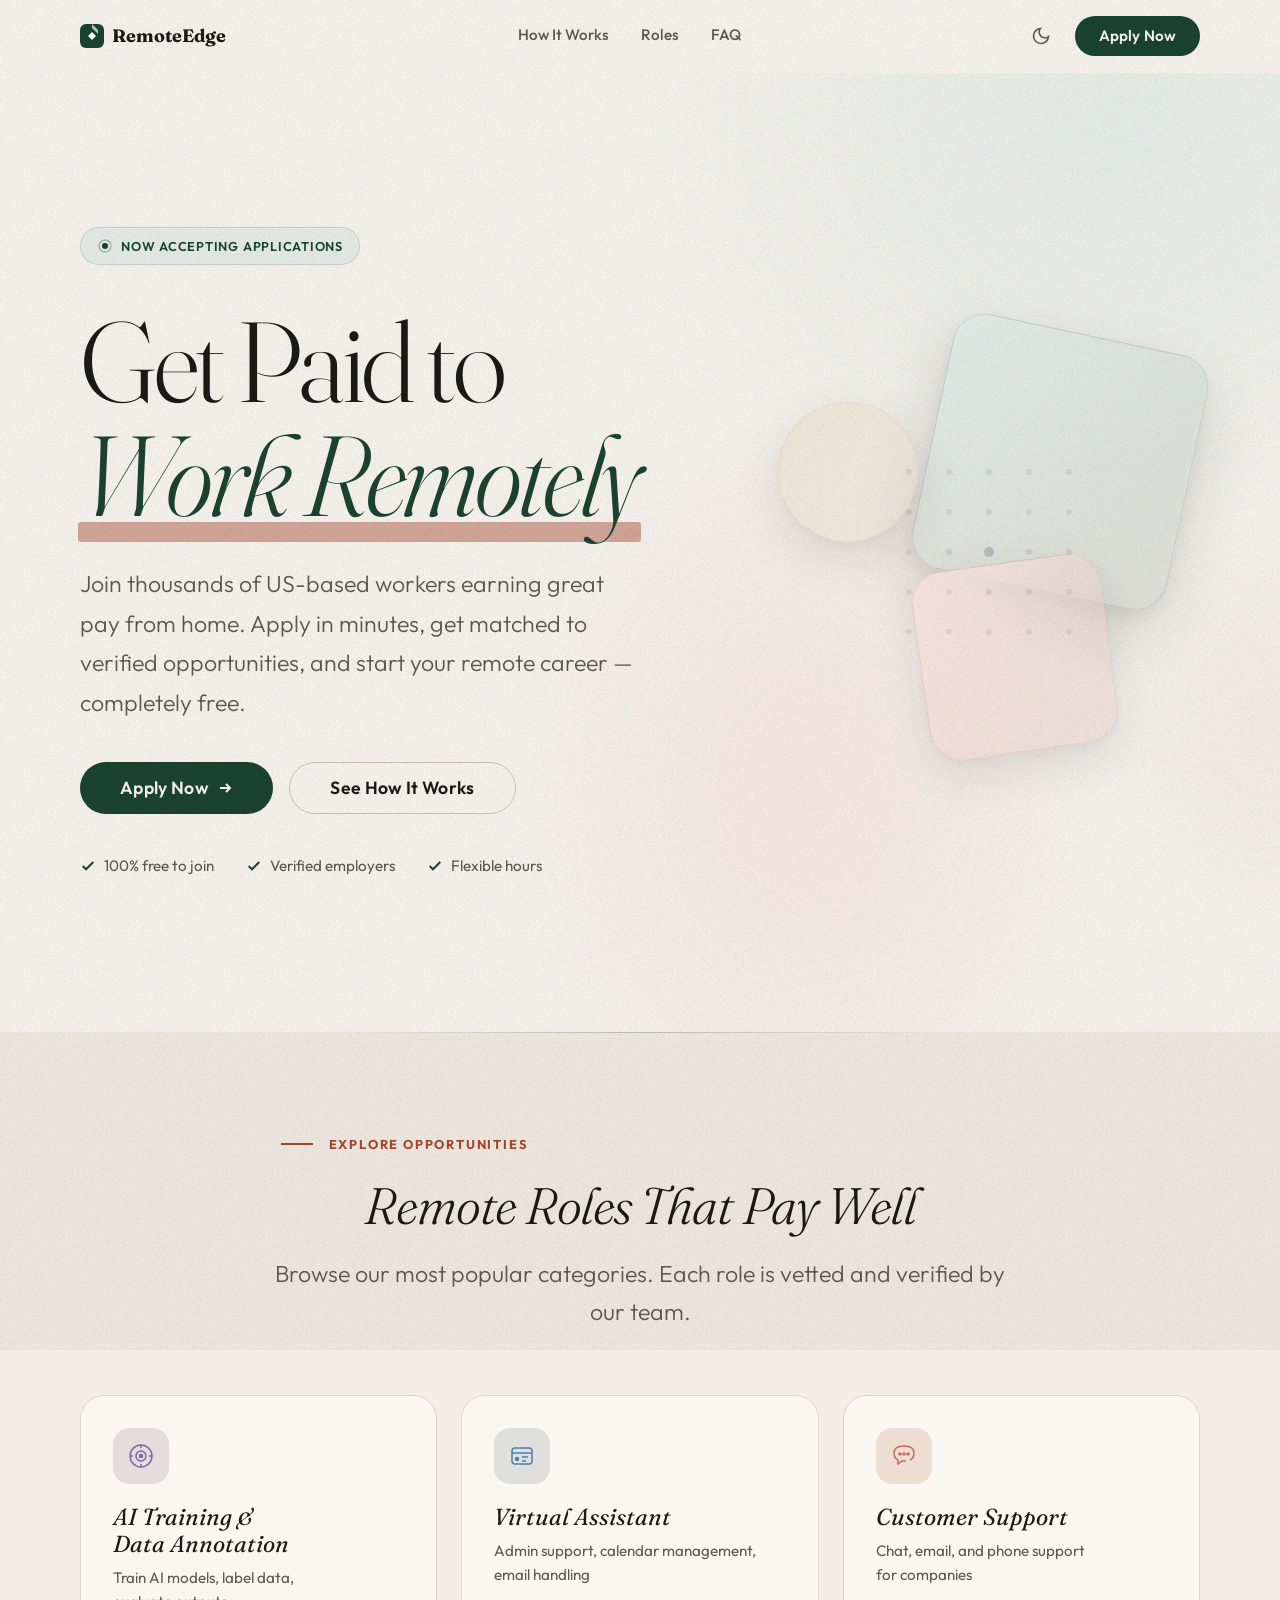
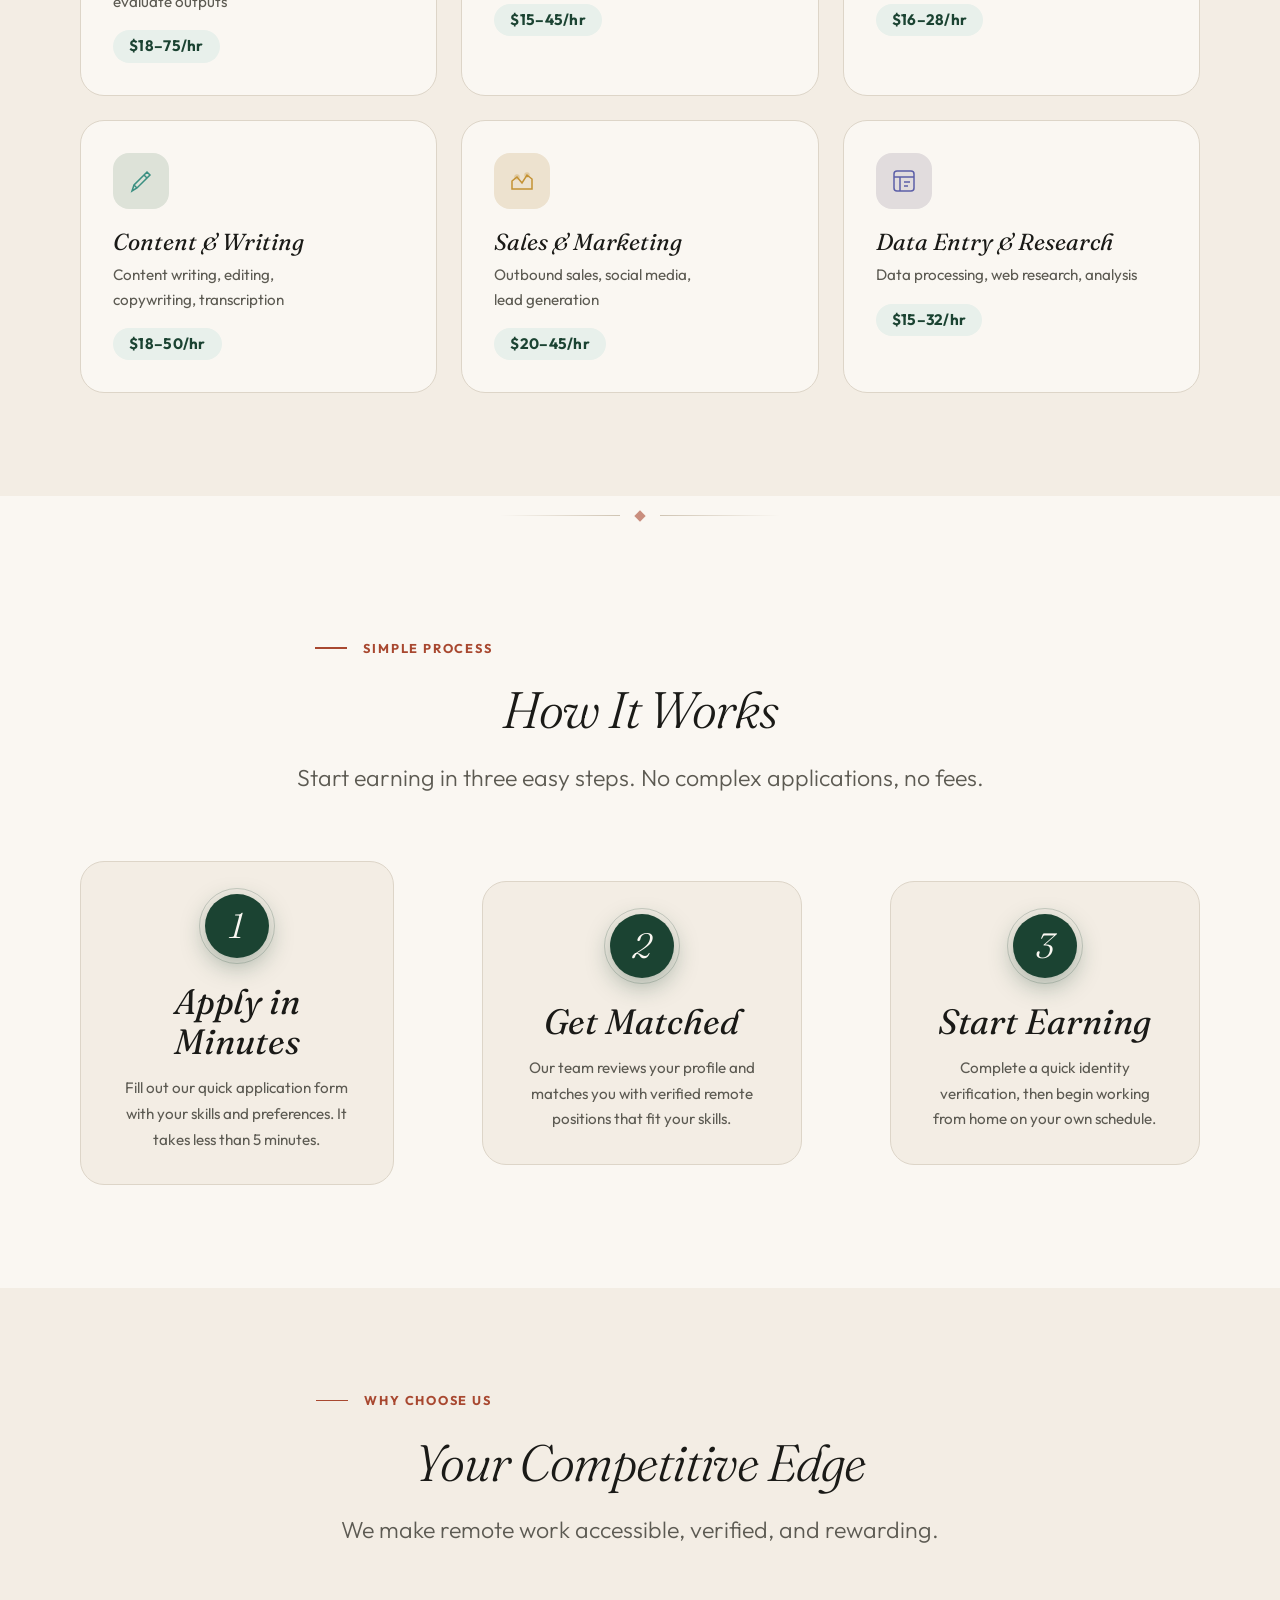
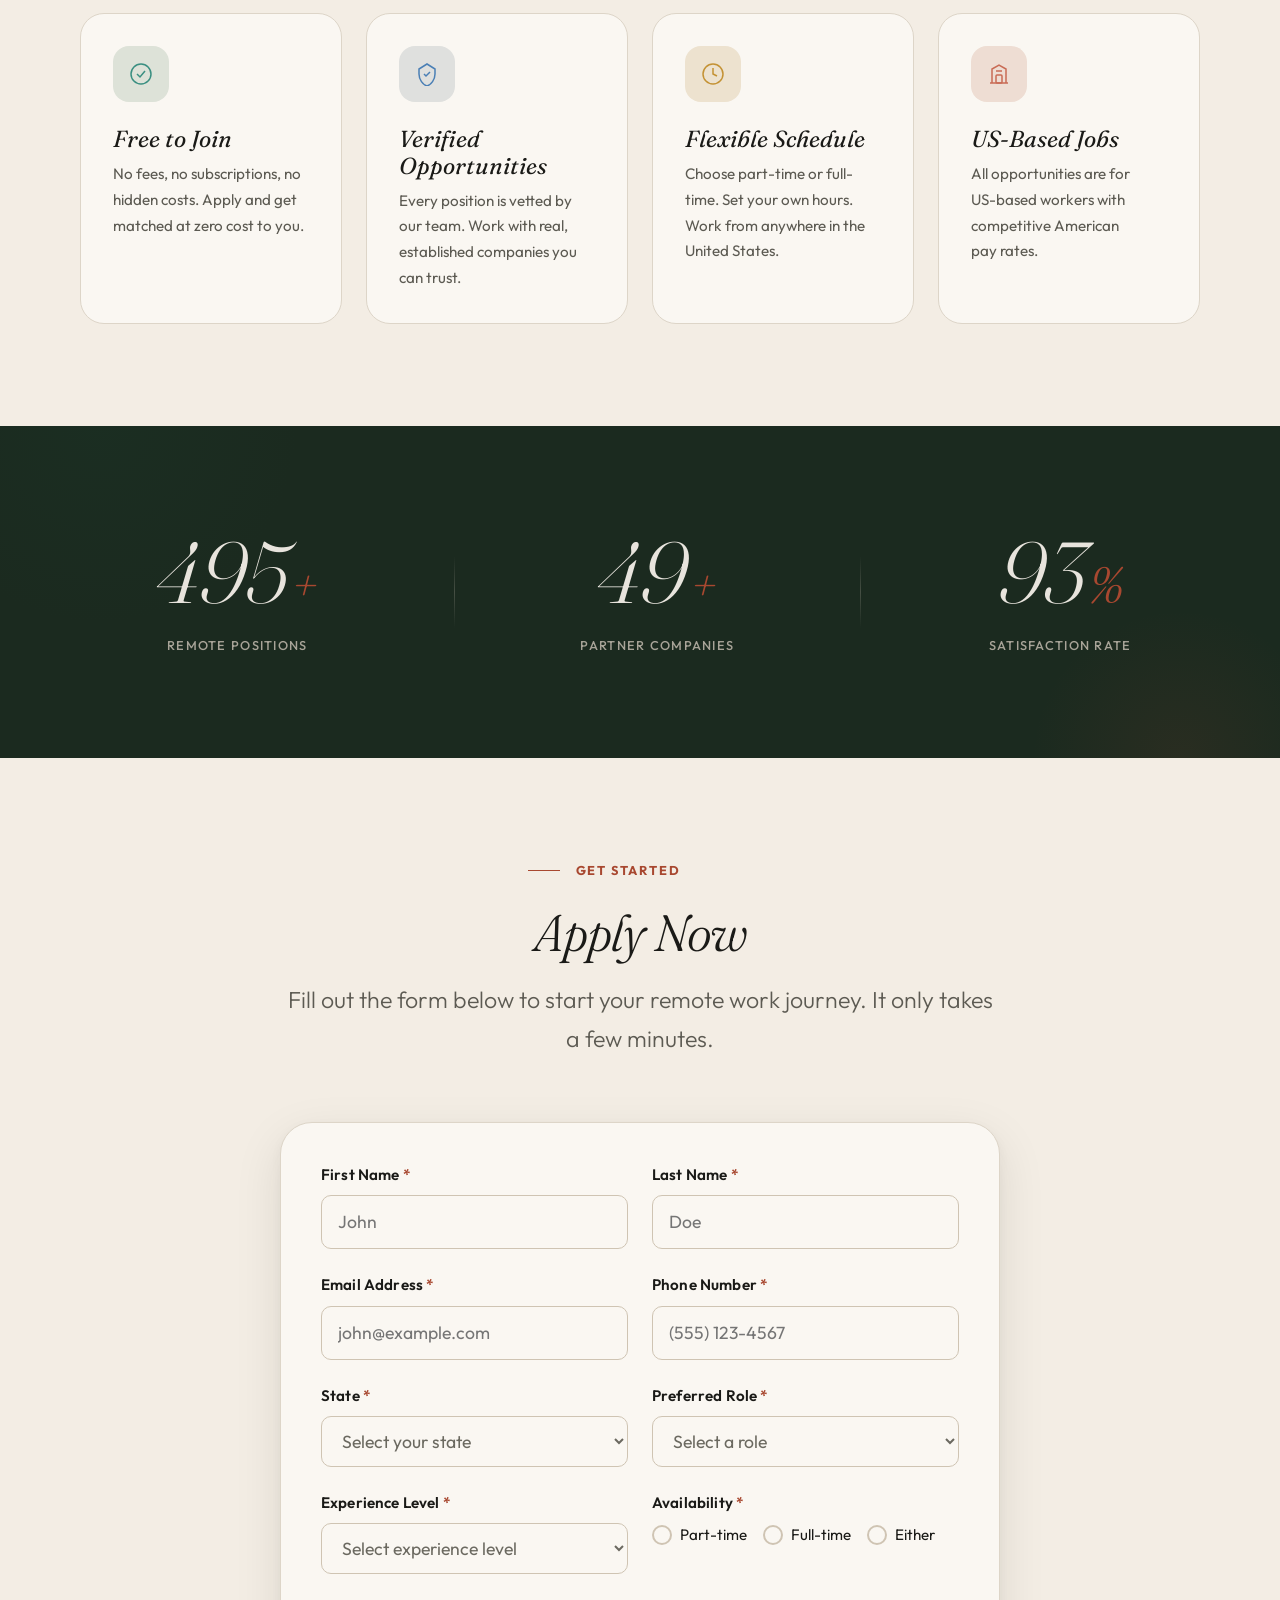
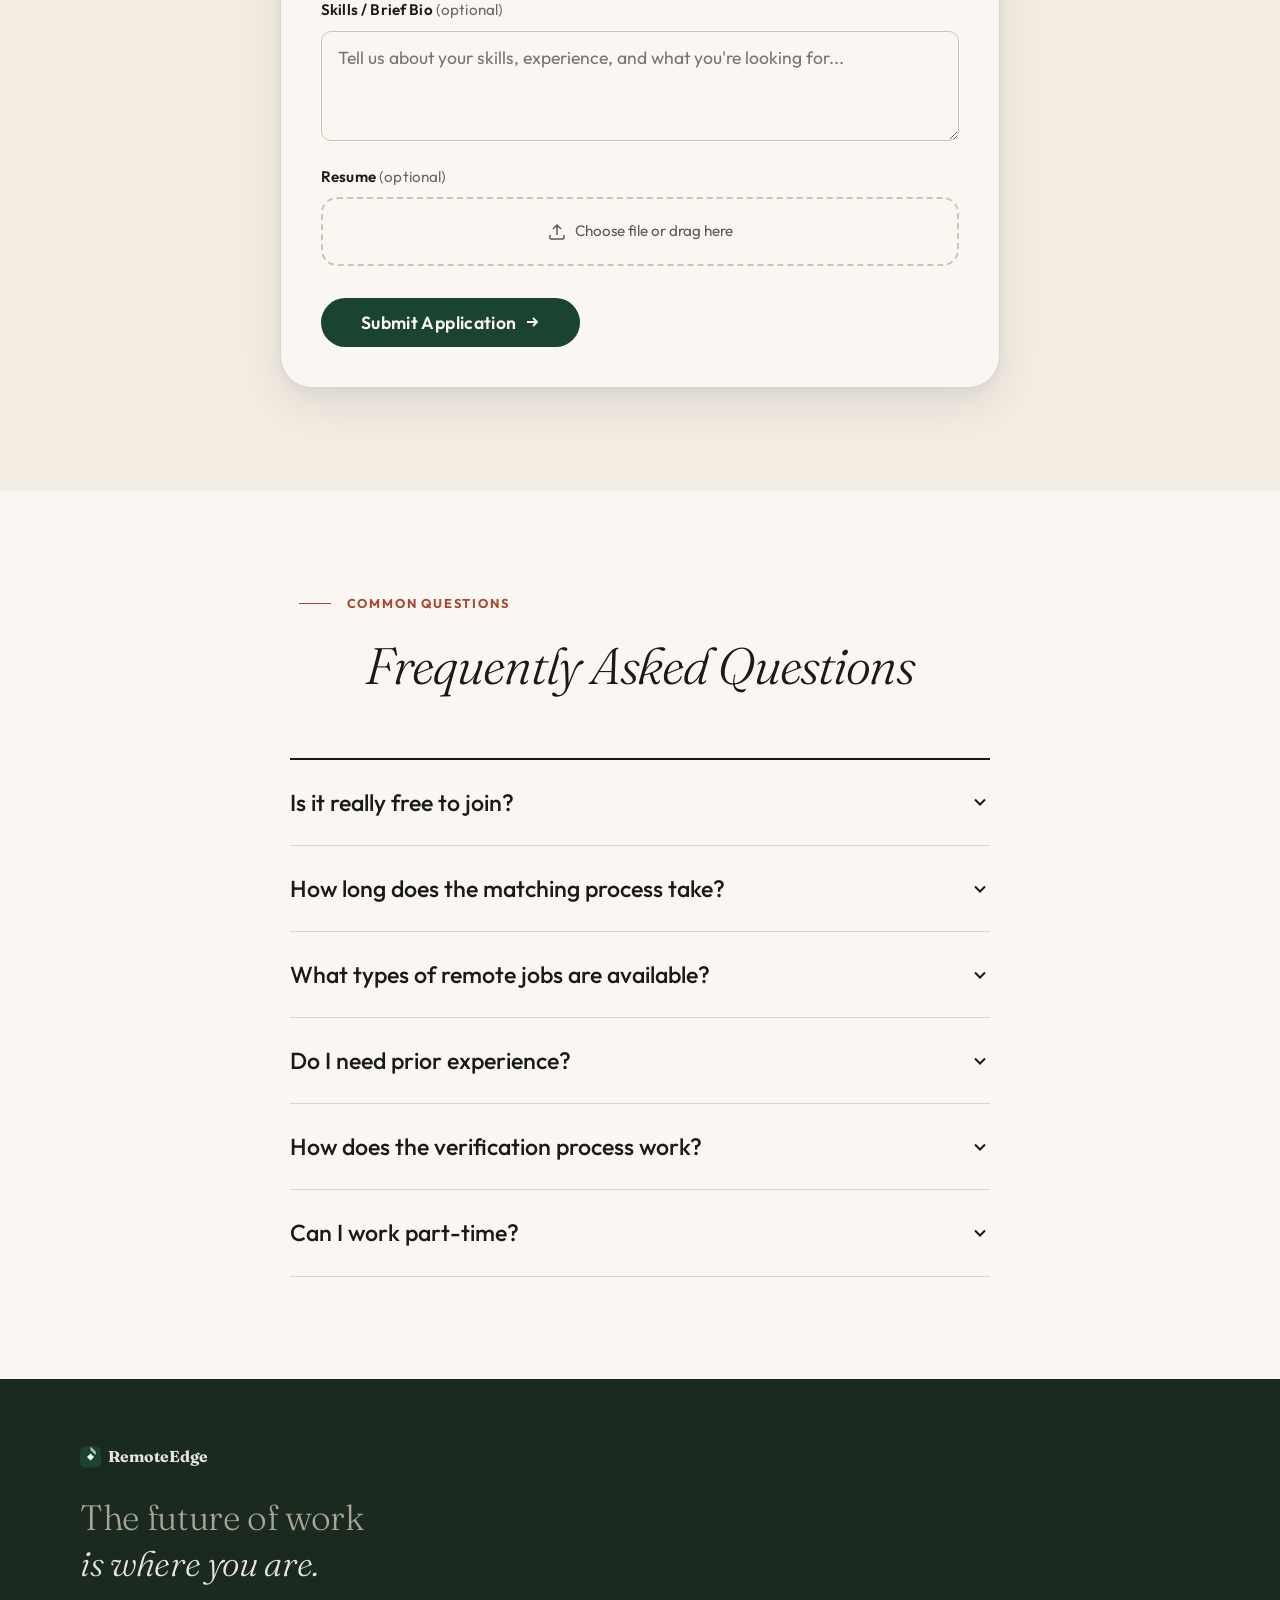
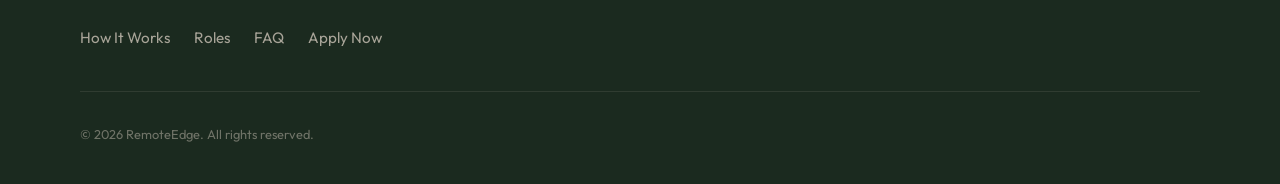
==== commit fe2d2efe: "bolder3" ====
--- a/index.html
+++ b/index.html
@@ -330,9 +330,9 @@
           <p class="section-subtitle">We make remote work accessible, verified, and rewarding.</p>
         </div>
         <div class="why-grid">
-          <div class="why-card fade-in">
+          <div class="why-card fade-in" data-accent="teal">
             <div class="why-icon">
-              <svg width="24" height="24" viewBox="0 0 24 24" fill="none" stroke="var(--color-primary)" stroke-width="1.5">
+              <svg width="24" height="24" viewBox="0 0 24 24" fill="none" stroke="currentColor" stroke-width="1.5">
                 <circle cx="12" cy="12" r="10"/>
                 <path d="M8 12l3 3 5-6"/>
               </svg>
@@ -340,9 +340,9 @@
             <h3 class="why-title">Free to Join</h3>
             <p class="why-desc">No fees, no subscriptions, no hidden costs. Apply and get matched at zero cost to you.</p>
           </div>
-          <div class="why-card fade-in">
+          <div class="why-card fade-in" data-accent="blue">
             <div class="why-icon">
-              <svg width="24" height="24" viewBox="0 0 24 24" fill="none" stroke="var(--color-primary)" stroke-width="1.5">
+              <svg width="24" height="24" viewBox="0 0 24 24" fill="none" stroke="currentColor" stroke-width="1.5">
                 <path d="M12 2L4 7v5c0 5.55 3.84 10.74 8 12 4.16-1.26 8-6.45 8-12V7l-8-5z"/>
                 <path d="M9 12l2 2 4-4"/>
               </svg>
@@ -350,9 +350,9 @@
             <h3 class="why-title">Verified Opportunities</h3>
             <p class="why-desc">Every position is vetted by our team. Work with real, established companies you can trust.</p>
           </div>
-          <div class="why-card fade-in">
+          <div class="why-card fade-in" data-accent="amber">
             <div class="why-icon">
-              <svg width="24" height="24" viewBox="0 0 24 24" fill="none" stroke="var(--color-primary)" stroke-width="1.5">
+              <svg width="24" height="24" viewBox="0 0 24 24" fill="none" stroke="currentColor" stroke-width="1.5">
                 <circle cx="12" cy="12" r="10"/>
                 <path d="M12 6v6l4 2"/>
               </svg>
@@ -360,9 +360,9 @@
             <h3 class="why-title">Flexible Schedule</h3>
             <p class="why-desc">Choose part-time or full-time. Set your own hours. Work from anywhere in the United States.</p>
           </div>
-          <div class="why-card fade-in">
+          <div class="why-card fade-in" data-accent="coral">
             <div class="why-icon">
-              <svg width="24" height="24" viewBox="0 0 24 24" fill="none" stroke="var(--color-primary)" stroke-width="1.5">
+              <svg width="24" height="24" viewBox="0 0 24 24" fill="none" stroke="currentColor" stroke-width="1.5">
                 <path d="M3 21h18M5 21V7l7-4 7 4v14"/>
                 <rect x="9" y="13" width="6" height="8" rx="1"/>
                 <path d="M9 9h6"/>
--- a/page.css
+++ b/page.css
@@ -676,44 +676,50 @@
 }
 
 .why-card {
+  --_card-color: var(--color-primary);
   padding: var(--space-8);
   border-radius: var(--radius-xl);
   background: var(--color-bg);
   border: 1px solid var(--color-divider);
   transition: transform var(--transition-interactive),
-              box-shadow var(--transition-interactive);
-}
+              box-shadow var(--transition-interactive),
+              border-color var(--transition-interactive);
+}
+
+.why-card[data-accent="teal"]  { --_card-color: var(--color-cat-teal); }
+.why-card[data-accent="blue"]  { --_card-color: var(--color-cat-blue); }
+.why-card[data-accent="amber"] { --_card-color: var(--color-cat-amber); }
+.why-card[data-accent="coral"] { --_card-color: var(--color-cat-coral); }
 
 .why-card:hover {
   transform: translateY(-6px);
   box-shadow: var(--shadow-lg);
+  border-color: color-mix(in srgb, var(--_card-color) 25%, var(--color-divider));
 }
 
 .why-icon {
   width: 56px;
   height: 56px;
   border-radius: var(--radius-lg);
-  background: var(--color-primary-highlight);
+  background: color-mix(in srgb, var(--_card-color) 12%, var(--color-surface));
+  color: var(--_card-color);
   display: flex;
   align-items: center;
   justify-content: center;
   margin-bottom: var(--space-6);
   transition: background-color var(--transition-interactive),
-              transform var(--transition-interactive);
+              transform var(--transition-interactive),
+              color var(--transition-interactive);
 }
 
 .why-card:hover .why-icon {
-  background: var(--color-primary);
+  background: var(--_card-color);
   transform: scale(1.08);
-}
-
-.why-card:hover .why-icon svg {
-  stroke: var(--color-text-inverse);
+  color: var(--color-text-inverse);
 }
 
 .why-icon svg {
   display: inline;
-  transition: stroke var(--transition-interactive);
 }
 
 .why-title {
@@ -1117,6 +1123,8 @@
 .faq-answer > p {
   overflow: hidden;
   padding-bottom: var(--space-6);
+  padding-left: var(--space-5);
+  border-left: 2px solid var(--color-accent);
   font-size: var(--text-sm);
   color: var(--color-text-muted);
   line-height: 1.8;
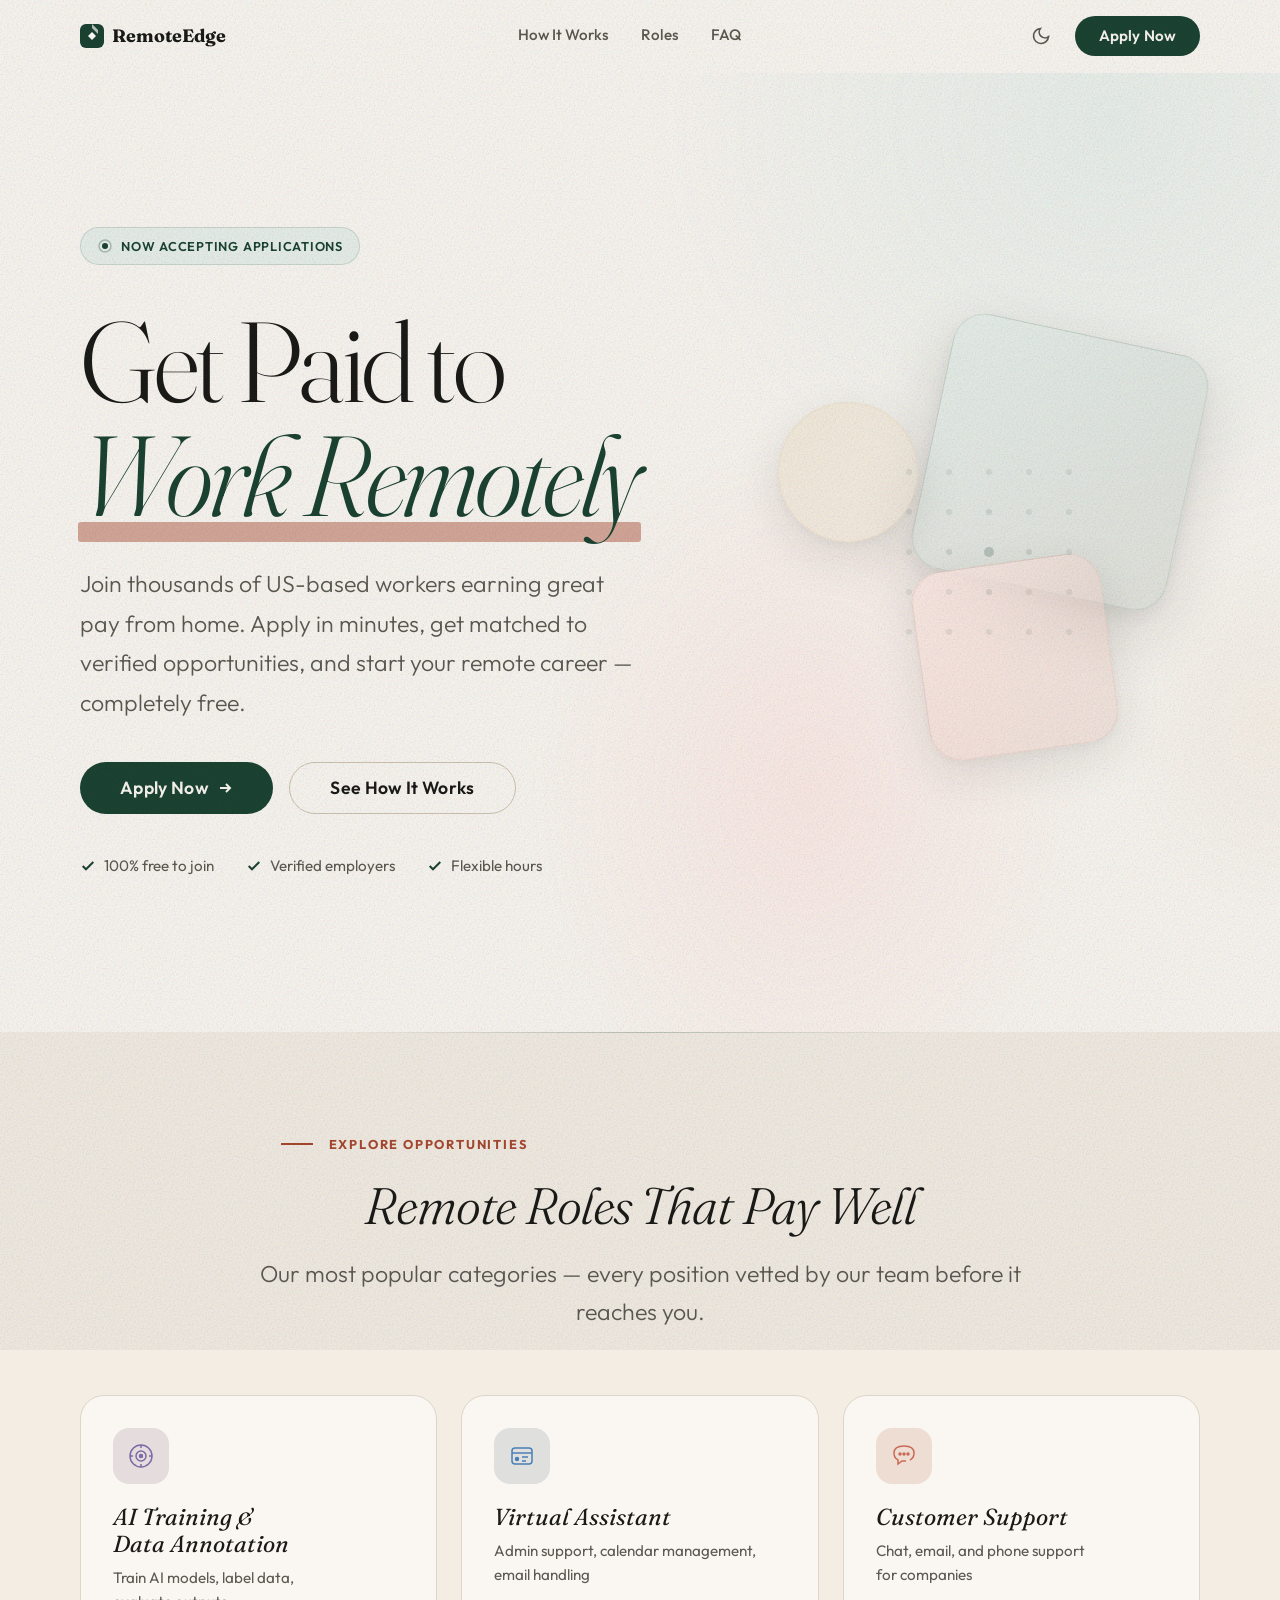
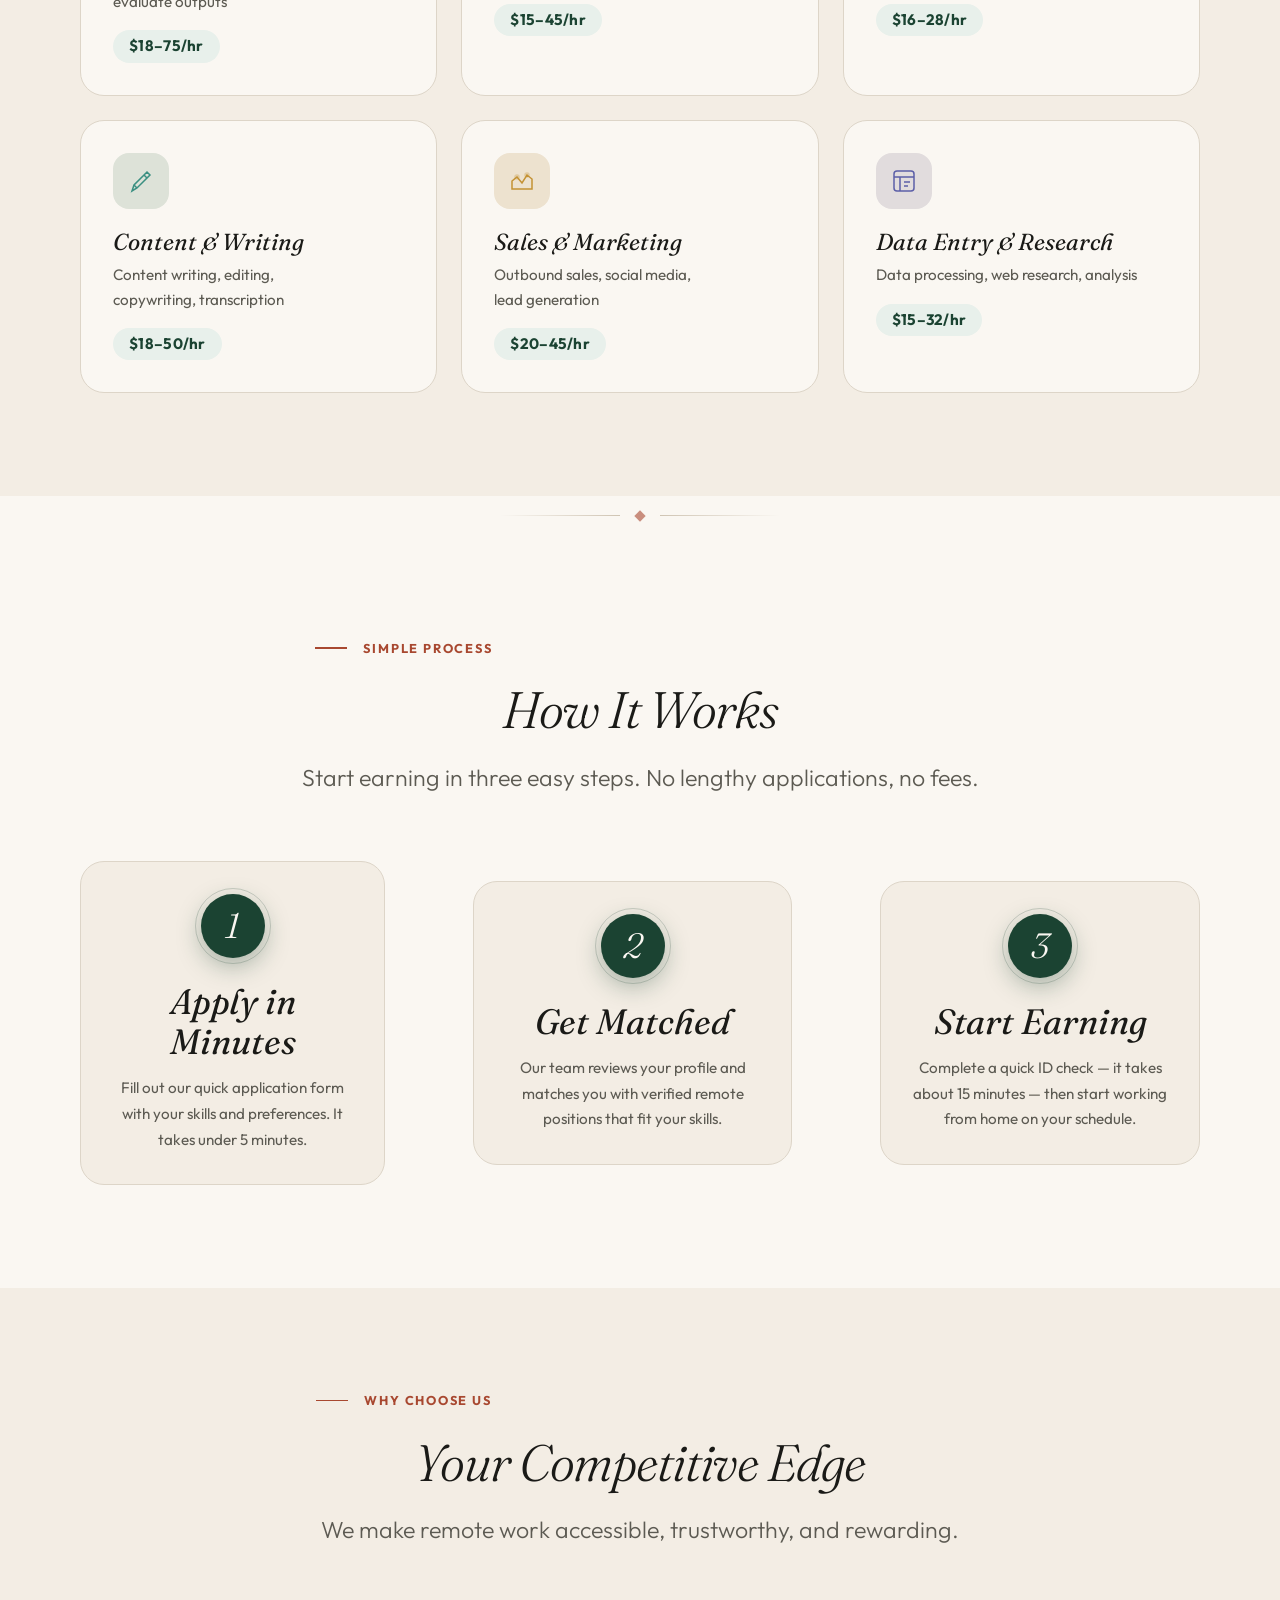
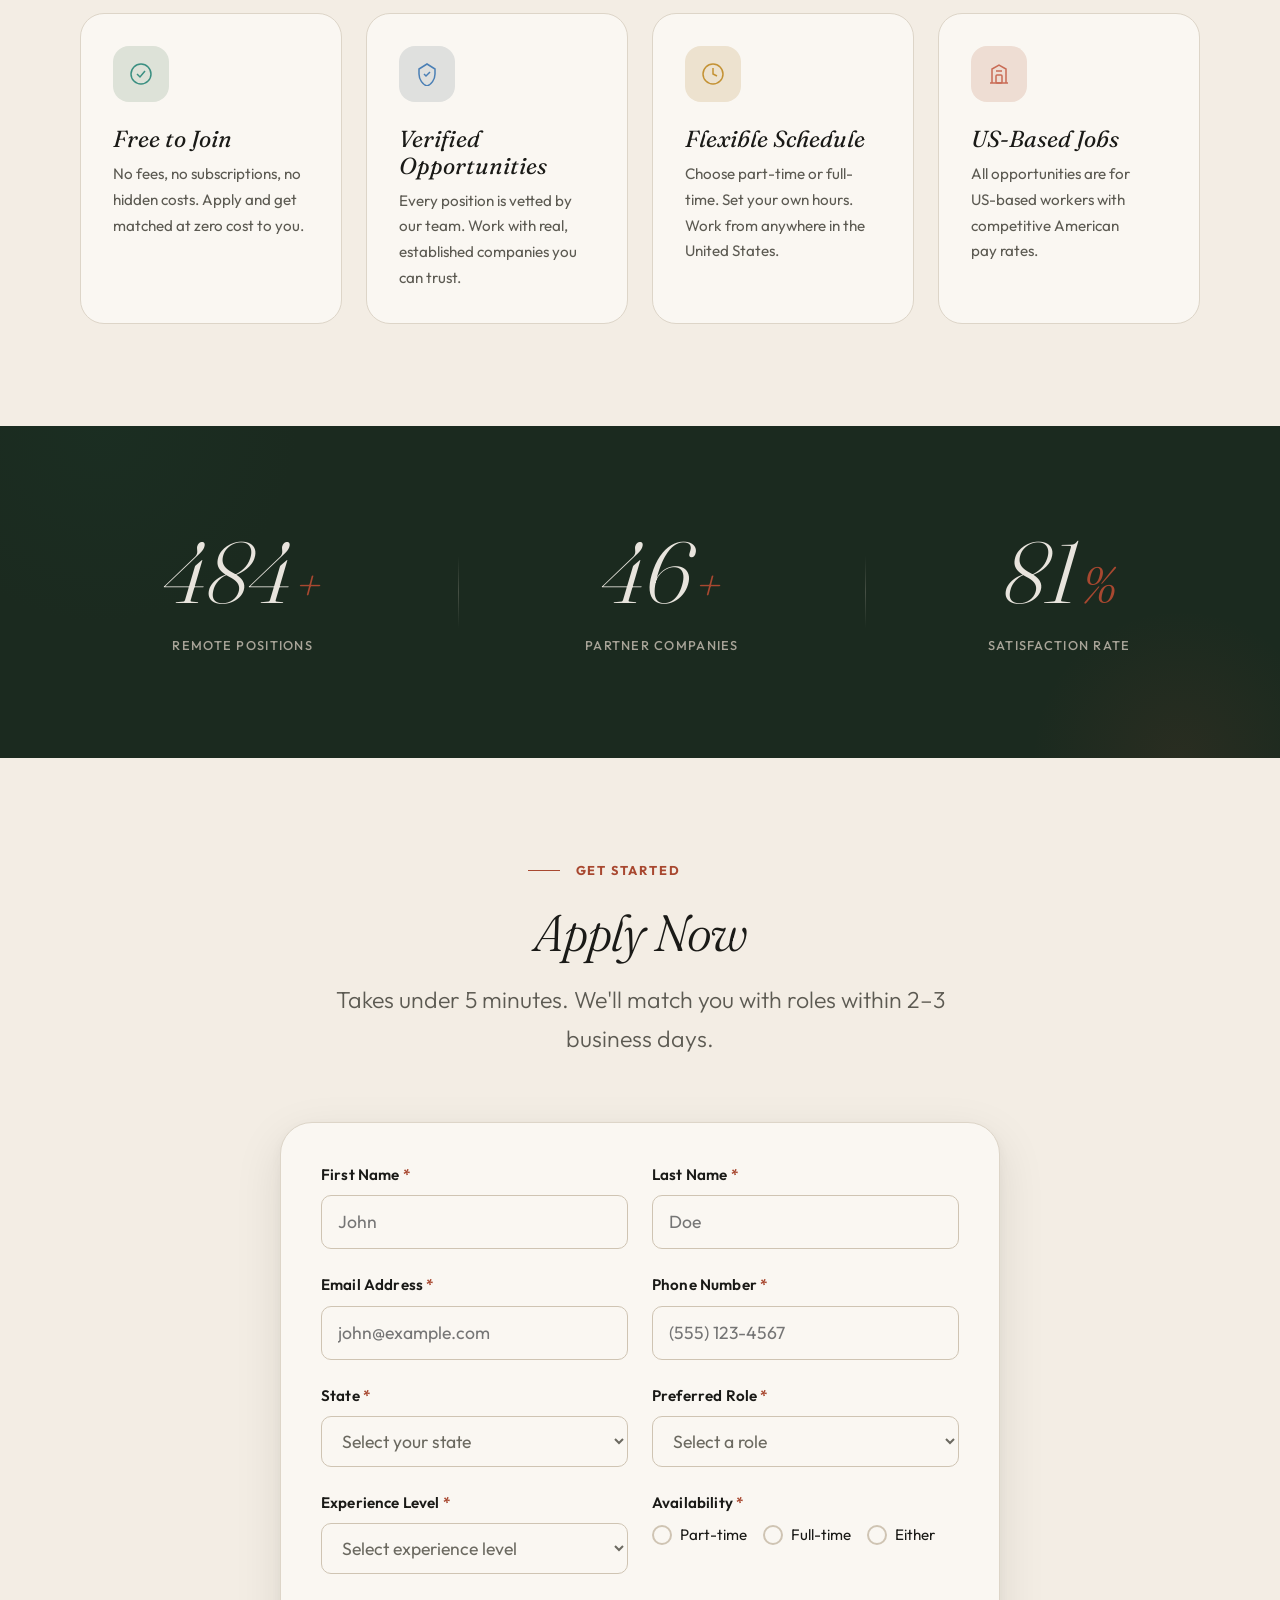
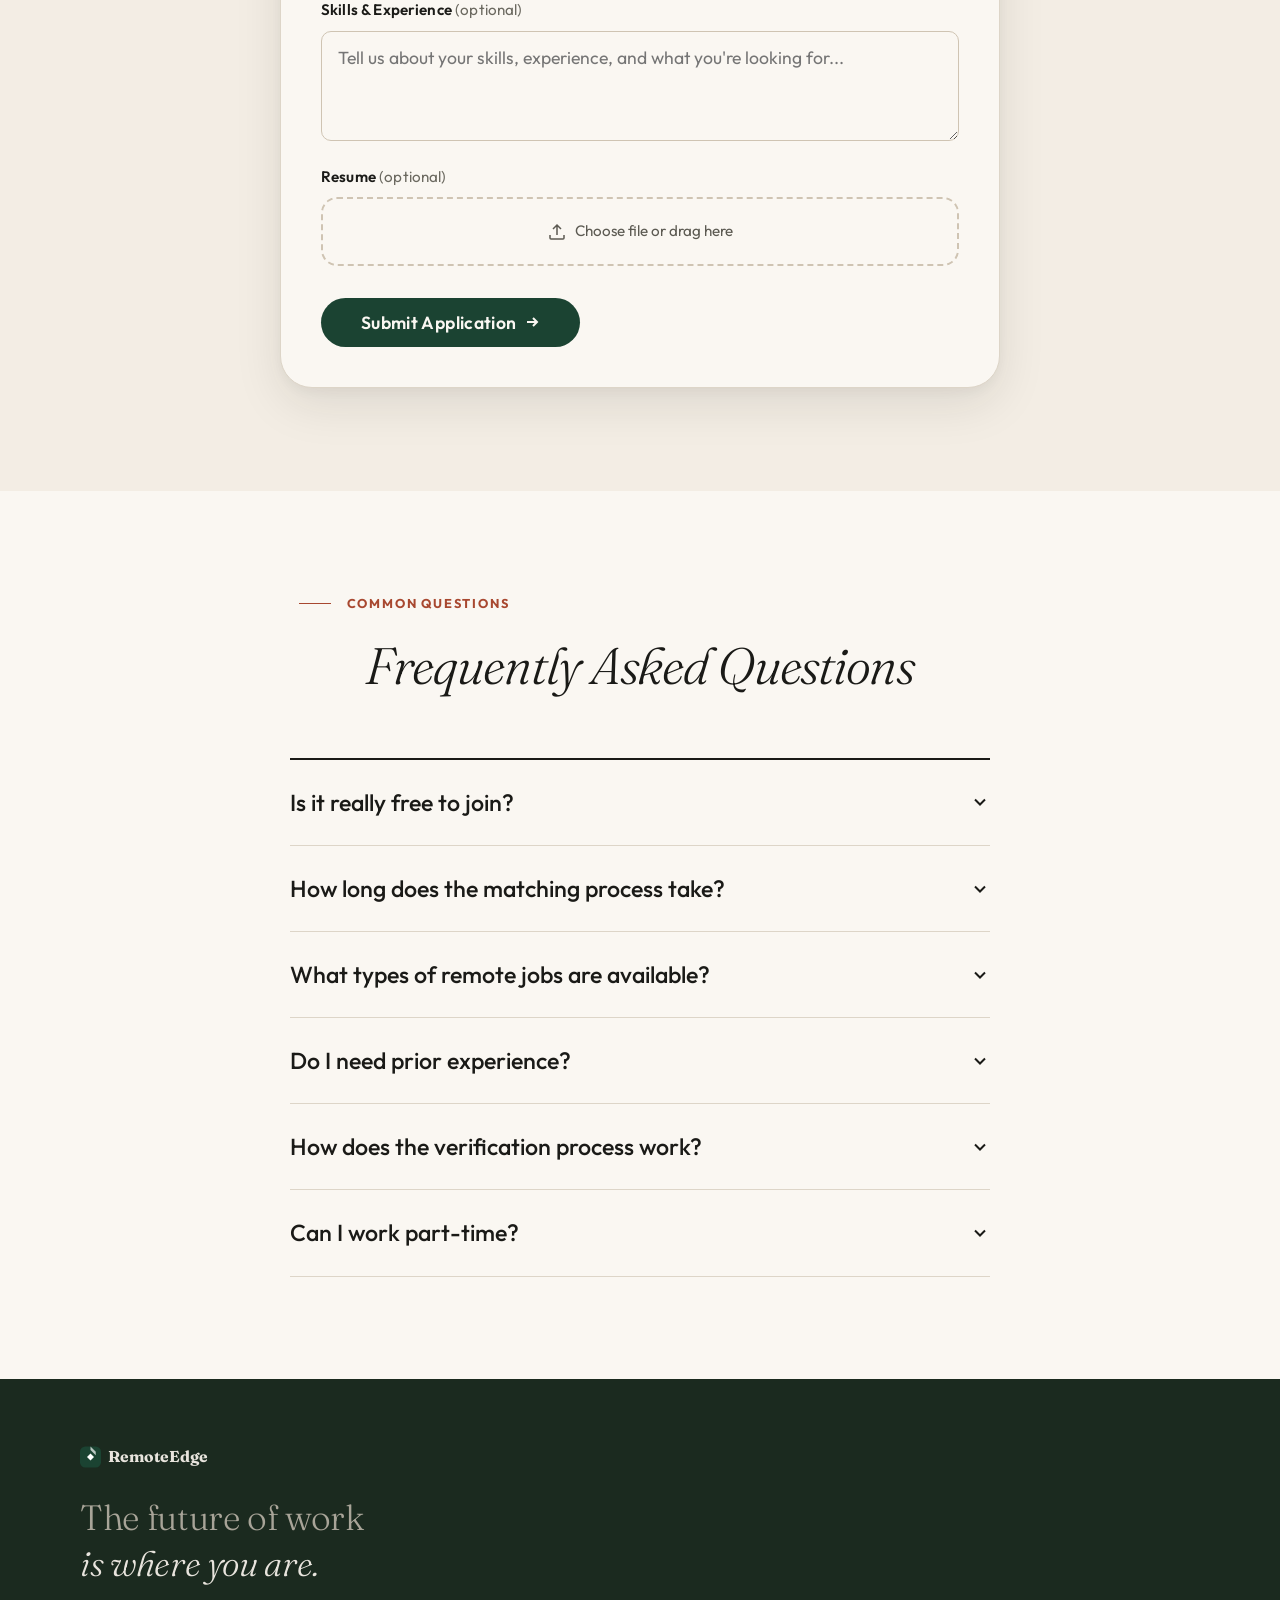
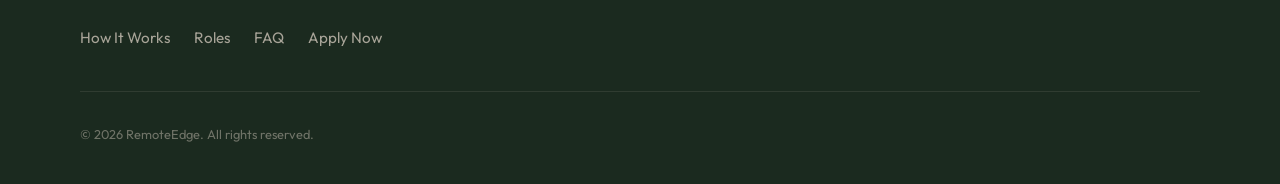
==== commit f3b79c9b: "bolder4" ====
--- a/index.html
+++ b/index.html
@@ -185,7 +185,7 @@
         <div class="section-header fade-in">
           <p class="section-label">Explore Opportunities</p>
           <h2 class="section-title">Remote Roles That Pay Well</h2>
-          <p class="section-subtitle">Browse our most popular categories. Each role is vetted and verified by our team.</p>
+          <p class="section-subtitle">Our most popular categories — every position vetted by our team before it reaches you.</p>
         </div>
         <div class="categories-grid">
           <!-- AI Training -->
@@ -291,13 +291,13 @@
         <div class="section-header fade-in">
           <p class="section-label">Simple Process</p>
           <h2 class="section-title">How It Works</h2>
-          <p class="section-subtitle">Start earning in three easy steps. No complex applications, no fees.</p>
+          <p class="section-subtitle">Start earning in three easy steps. No lengthy applications, no fees.</p>
         </div>
         <div class="steps-grid">
           <div class="step-card fade-in">
             <div class="step-number">1</div>
             <h3 class="step-title">Apply in Minutes</h3>
-            <p class="step-desc">Fill out our quick application form with your skills and preferences. It takes less than 5 minutes.</p>
+            <p class="step-desc">Fill out our quick application form with your skills and preferences. It takes under 5 minutes.</p>
           </div>
           <div class="step-connector fade-in" aria-hidden="true">
             <svg width="40" height="2" viewBox="0 0 40 2"><line x1="0" y1="1" x2="40" y2="1" stroke="var(--color-border)" stroke-width="2" stroke-dasharray="4 4"/></svg>
@@ -313,7 +313,7 @@
           <div class="step-card fade-in">
             <div class="step-number">3</div>
             <h3 class="step-title">Start Earning</h3>
-            <p class="step-desc">Complete a quick identity verification, then begin working from home on your own schedule.</p>
+            <p class="step-desc">Complete a quick ID check — it takes about 15 minutes — then start working from home on your schedule.</p>
           </div>
         </div>
       </div>
@@ -327,7 +327,7 @@
         <div class="section-header fade-in">
           <p class="section-label">Why Choose Us</p>
           <h2 class="section-title">Your Competitive Edge</h2>
-          <p class="section-subtitle">We make remote work accessible, verified, and rewarding.</p>
+          <p class="section-subtitle">We make remote work accessible, trustworthy, and rewarding.</p>
         </div>
         <div class="why-grid">
           <div class="why-card fade-in" data-accent="teal">
@@ -412,7 +412,7 @@
           <div class="section-header fade-in">
             <p class="section-label">Get Started</p>
             <h2 class="section-title">Apply Now</h2>
-            <p class="section-subtitle">Fill out the form below to start your remote work journey. It only takes a few minutes.</p>
+            <p class="section-subtitle">Takes under 5 minutes. We'll match you with roles within 2–3 business days.</p>
           </div>
 
           <form id="application-form" class="application-form fade-in" novalidate>
@@ -517,7 +517,7 @@
             </div>
 
             <div class="form-group">
-              <label class="form-label" for="bio">Skills / Brief Bio <span class="optional">(optional)</span></label>
+              <label class="form-label" for="bio">Skills & Experience <span class="optional">(optional)</span></label>
               <textarea id="bio" name="bio" class="form-textarea" rows="3" placeholder="Tell us about your skills, experience, and what you're looking for..."></textarea>
             </div>
 
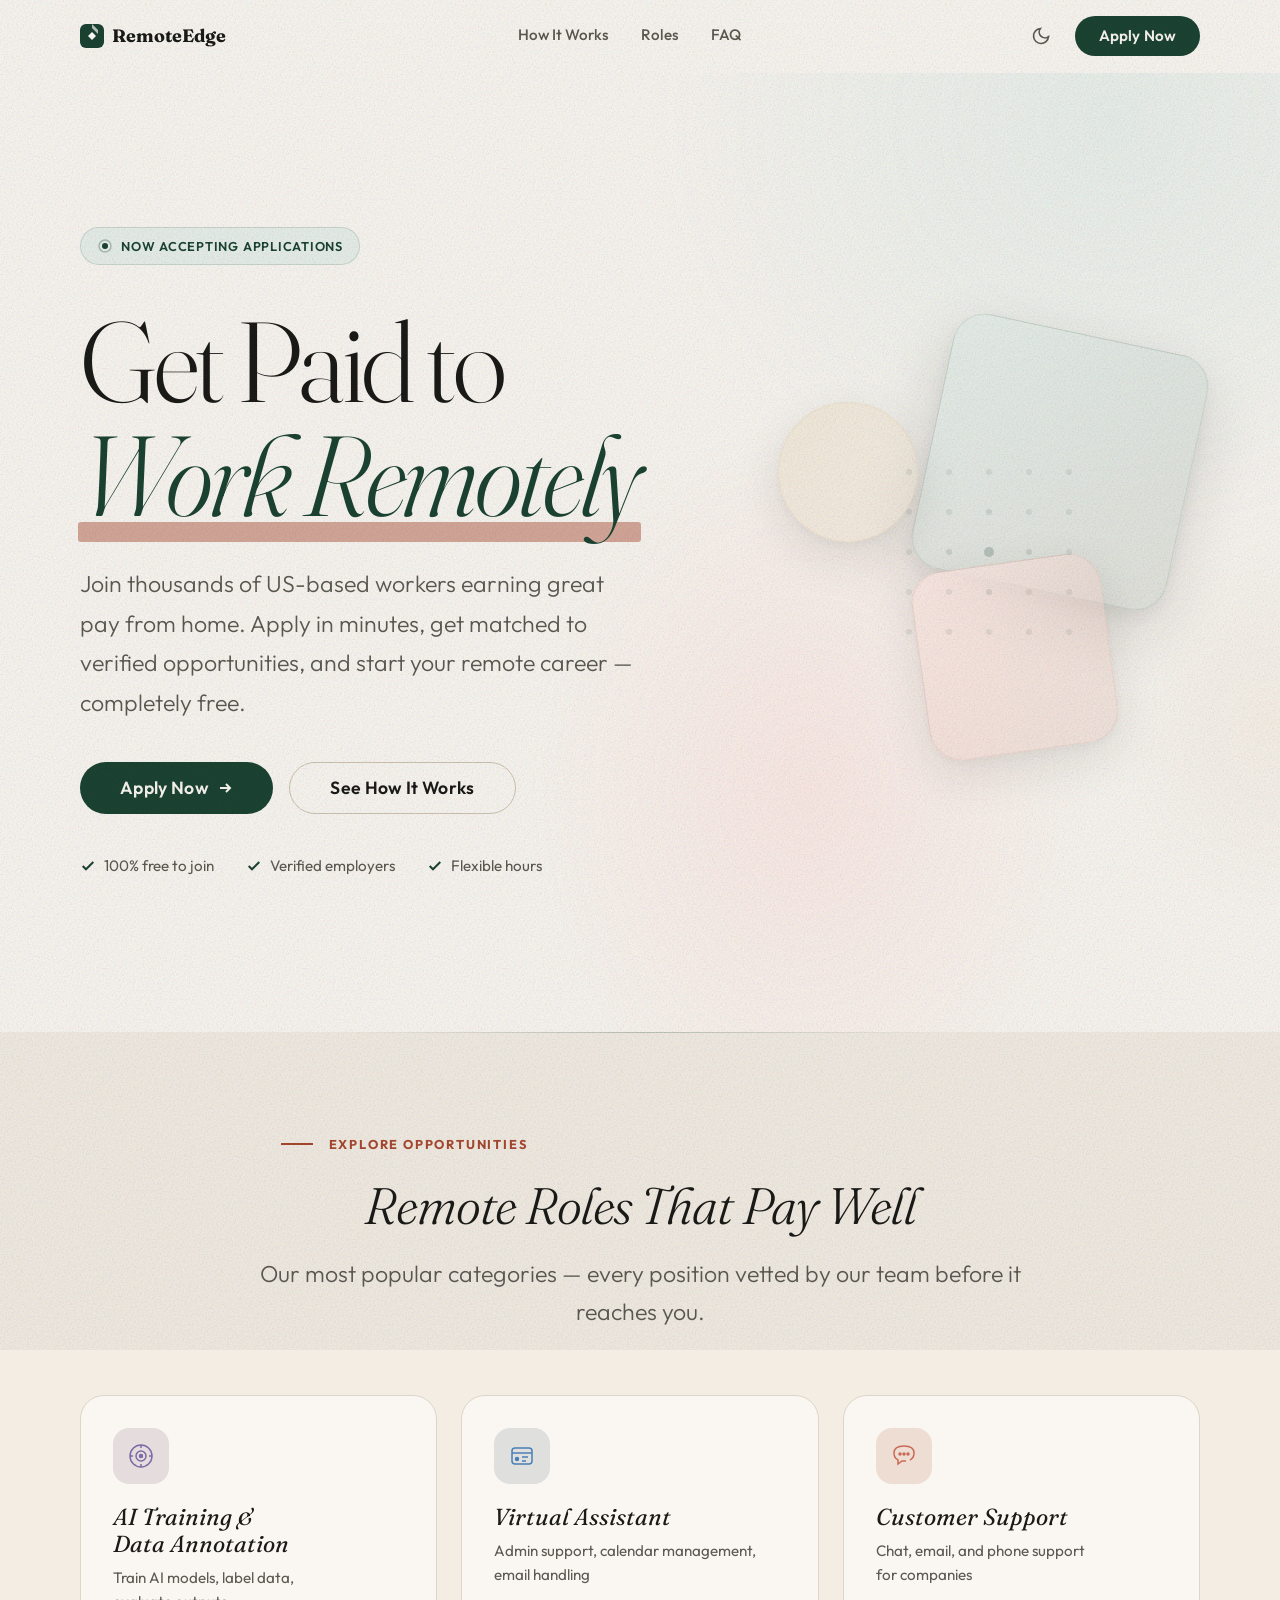
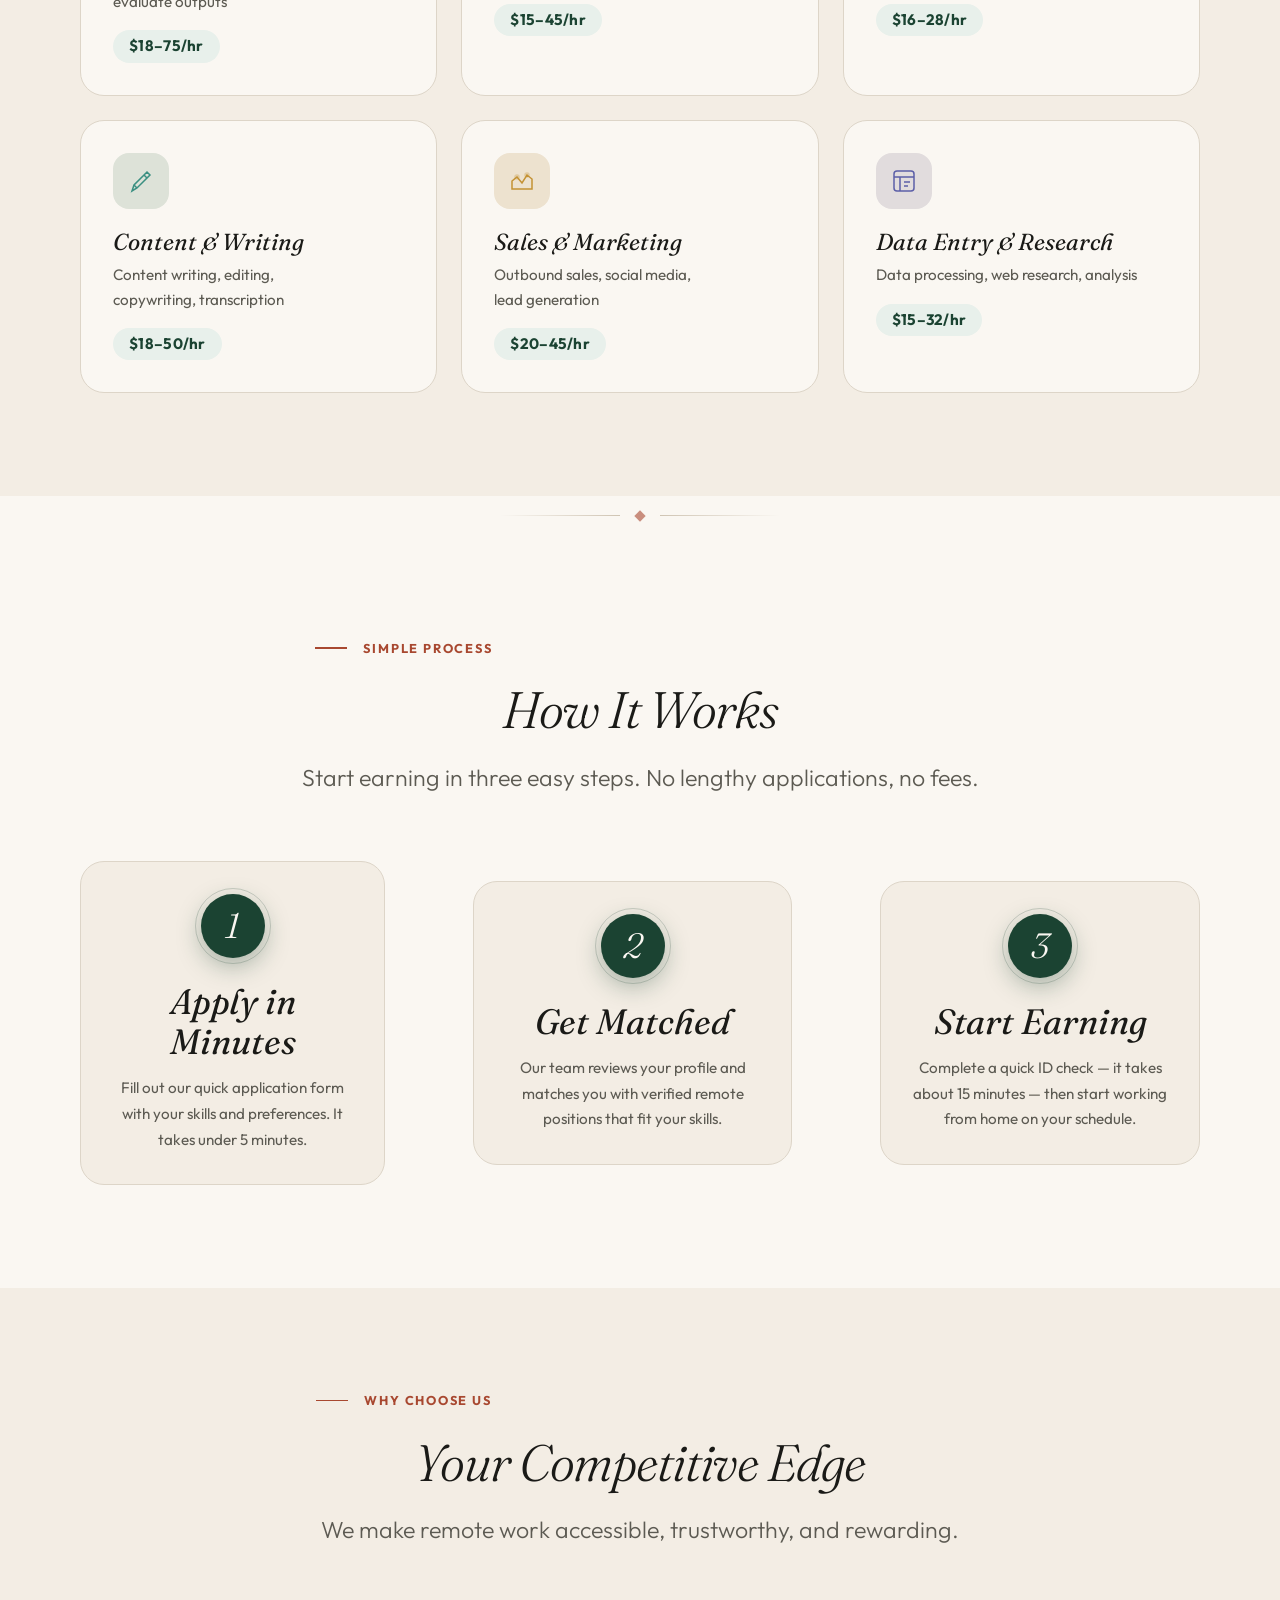
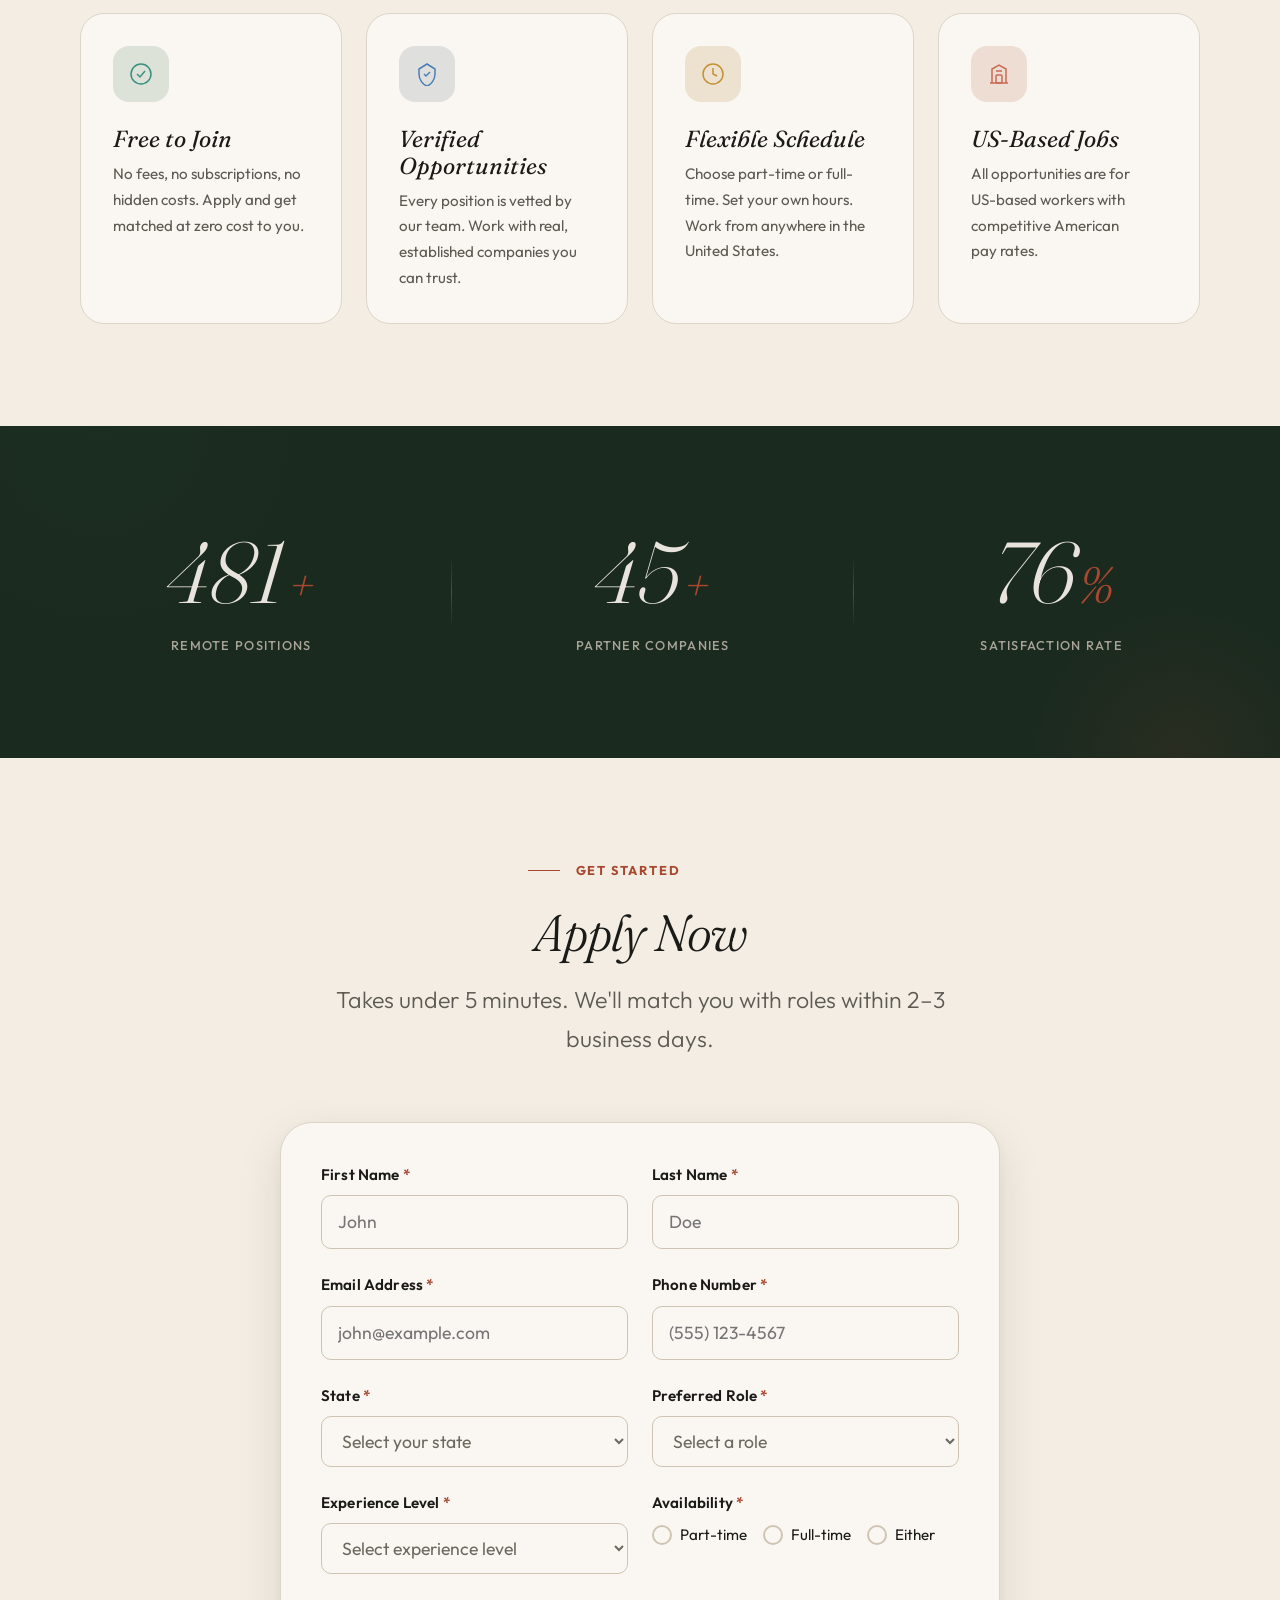
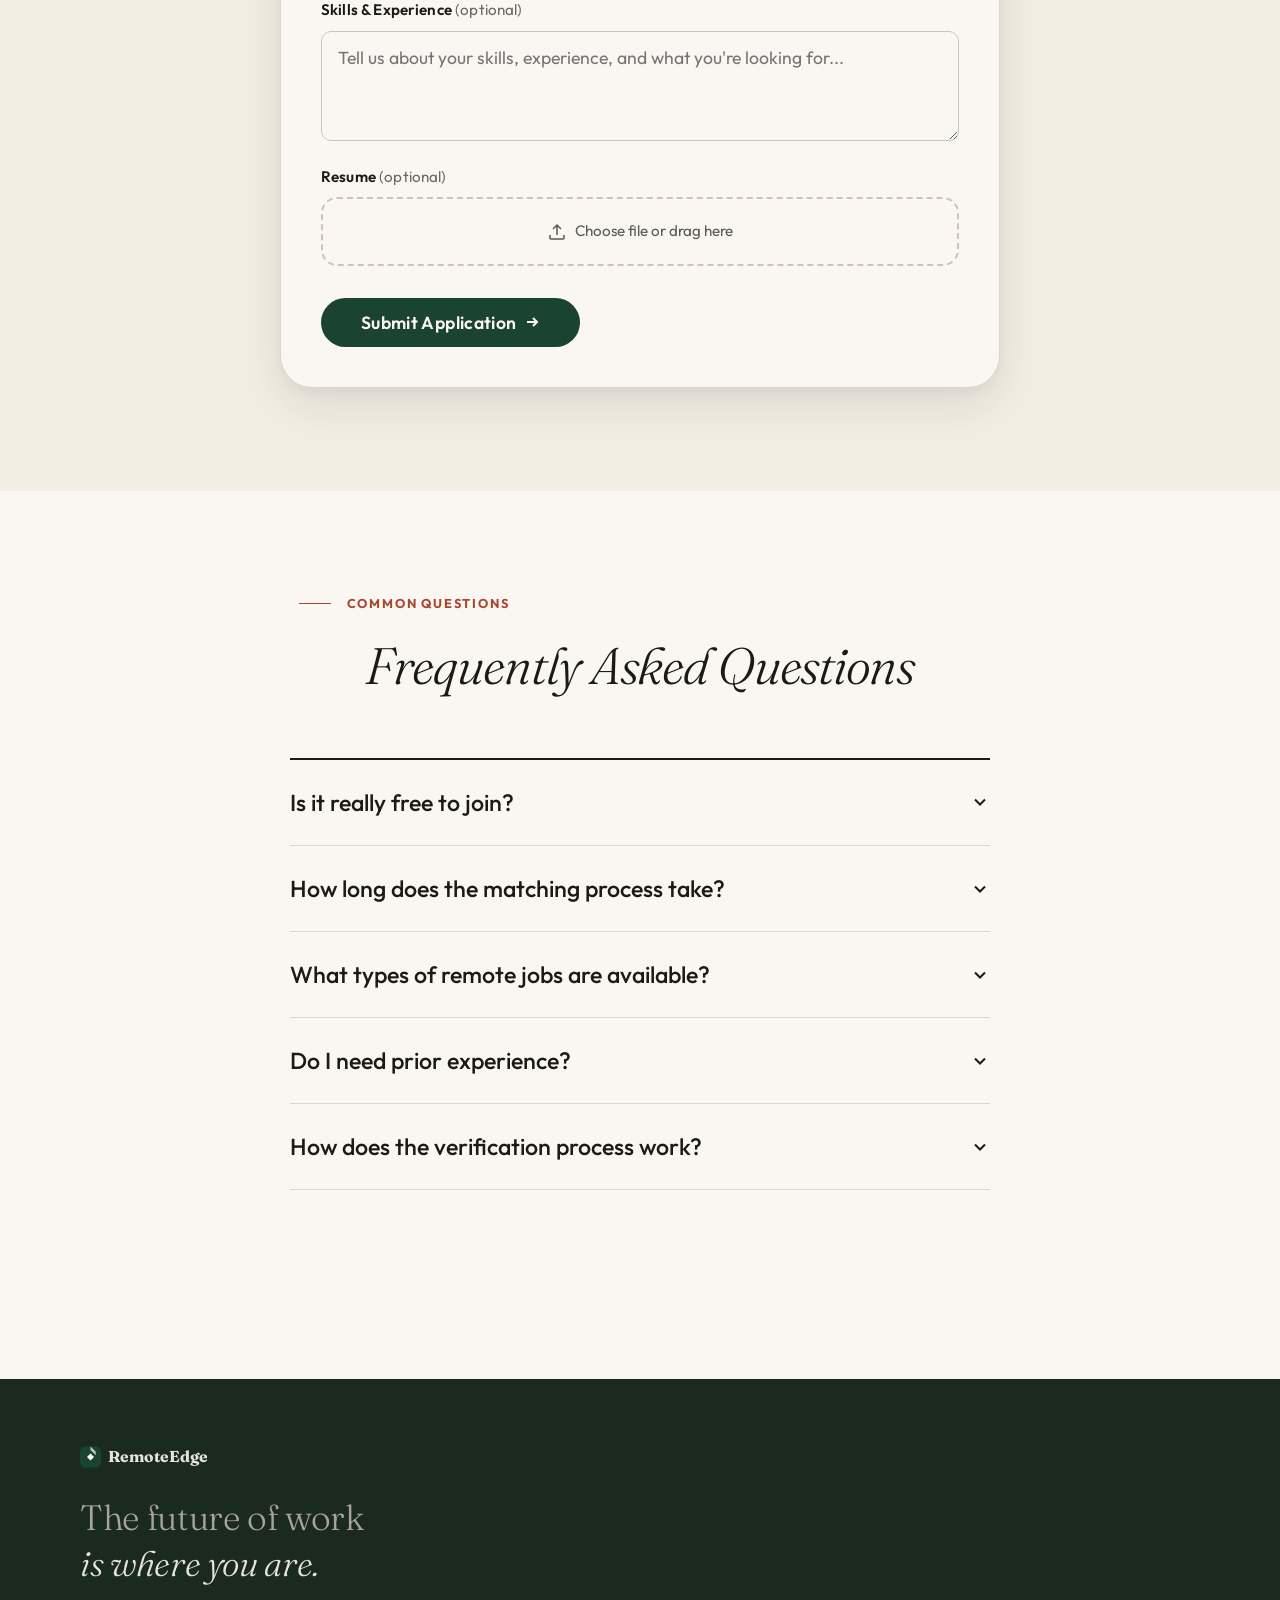
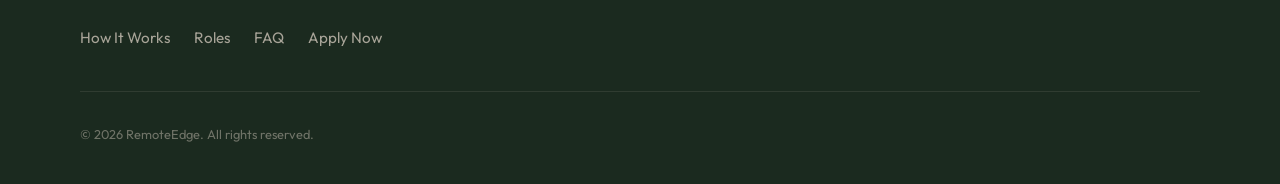
==== commit 24b32ae4: "supabase" ====
--- a/index.html
+++ b/index.html
@@ -657,6 +657,6 @@
     </div>
   </footer>
 
-  <script src="./app.js" defer></script>
+  <script src="./app.js?v=2" defer></script>
 </body>
 </html>
--- a/base.css
+++ b/base.css
@@ -52,6 +52,7 @@
 
 button { cursor: pointer; background: none; border: none; }
 table { border-collapse: collapse; width: 100%; }
+[hidden] { display: none !important; }
 
 a, button, [role="button"], [role="link"], input, textarea, select {
   transition: color var(--transition-interactive),
--- a/page.css
+++ b/page.css
@@ -37,6 +37,16 @@
 
 .nav-logo svg {
   display: inline;
+}
+
+.nav-logo:hover svg rect {
+  transition: transform 0.5s cubic-bezier(0.16, 1, 0.3, 1);
+  transform-origin: 12px 16px;
+  transform: rotate(8deg);
+}
+
+.nav-logo svg rect {
+  transition: transform 0.5s cubic-bezier(0.16, 1, 0.3, 1);
 }
 
 .nav-links {
@@ -1004,6 +1014,18 @@
   margin-bottom: var(--space-6);
 }
 
+/* Success text stagger — fades in after checkmark draws */
+@keyframes success-text-enter {
+  from {
+    opacity: 0;
+    transform: translateY(12px);
+  }
+  to {
+    opacity: 1;
+    transform: translateY(0);
+  }
+}
+
 .form-success-title {
   font-family: var(--font-display);
   font-size: var(--text-xl);
@@ -1011,6 +1033,7 @@
   font-style: italic;
   color: var(--color-text);
   margin-bottom: var(--space-4);
+  animation: success-text-enter 0.6s cubic-bezier(0.16, 1, 0.3, 1) 0.9s both;
 }
 
 .form-success-desc {
@@ -1018,11 +1041,13 @@
   color: var(--color-text-muted);
   margin-bottom: var(--space-4);
   line-height: 1.7;
+  animation: success-text-enter 0.6s cubic-bezier(0.16, 1, 0.3, 1) 1.1s both;
 }
 
 .form-success-note {
   font-size: var(--text-sm);
   color: var(--color-text-faint);
+  animation: success-text-enter 0.6s cubic-bezier(0.16, 1, 0.3, 1) 1.3s both;
 }
 
 /* Success checkmark stroke-draw animation */
@@ -1164,6 +1189,11 @@
 .footer-pullquote em {
   font-style: italic;
   color: var(--color-dark-text);
+  transition: color var(--transition-slow);
+}
+
+.footer-pullquote:hover em {
+  color: var(--color-accent);
 }
 
 .footer-nav {
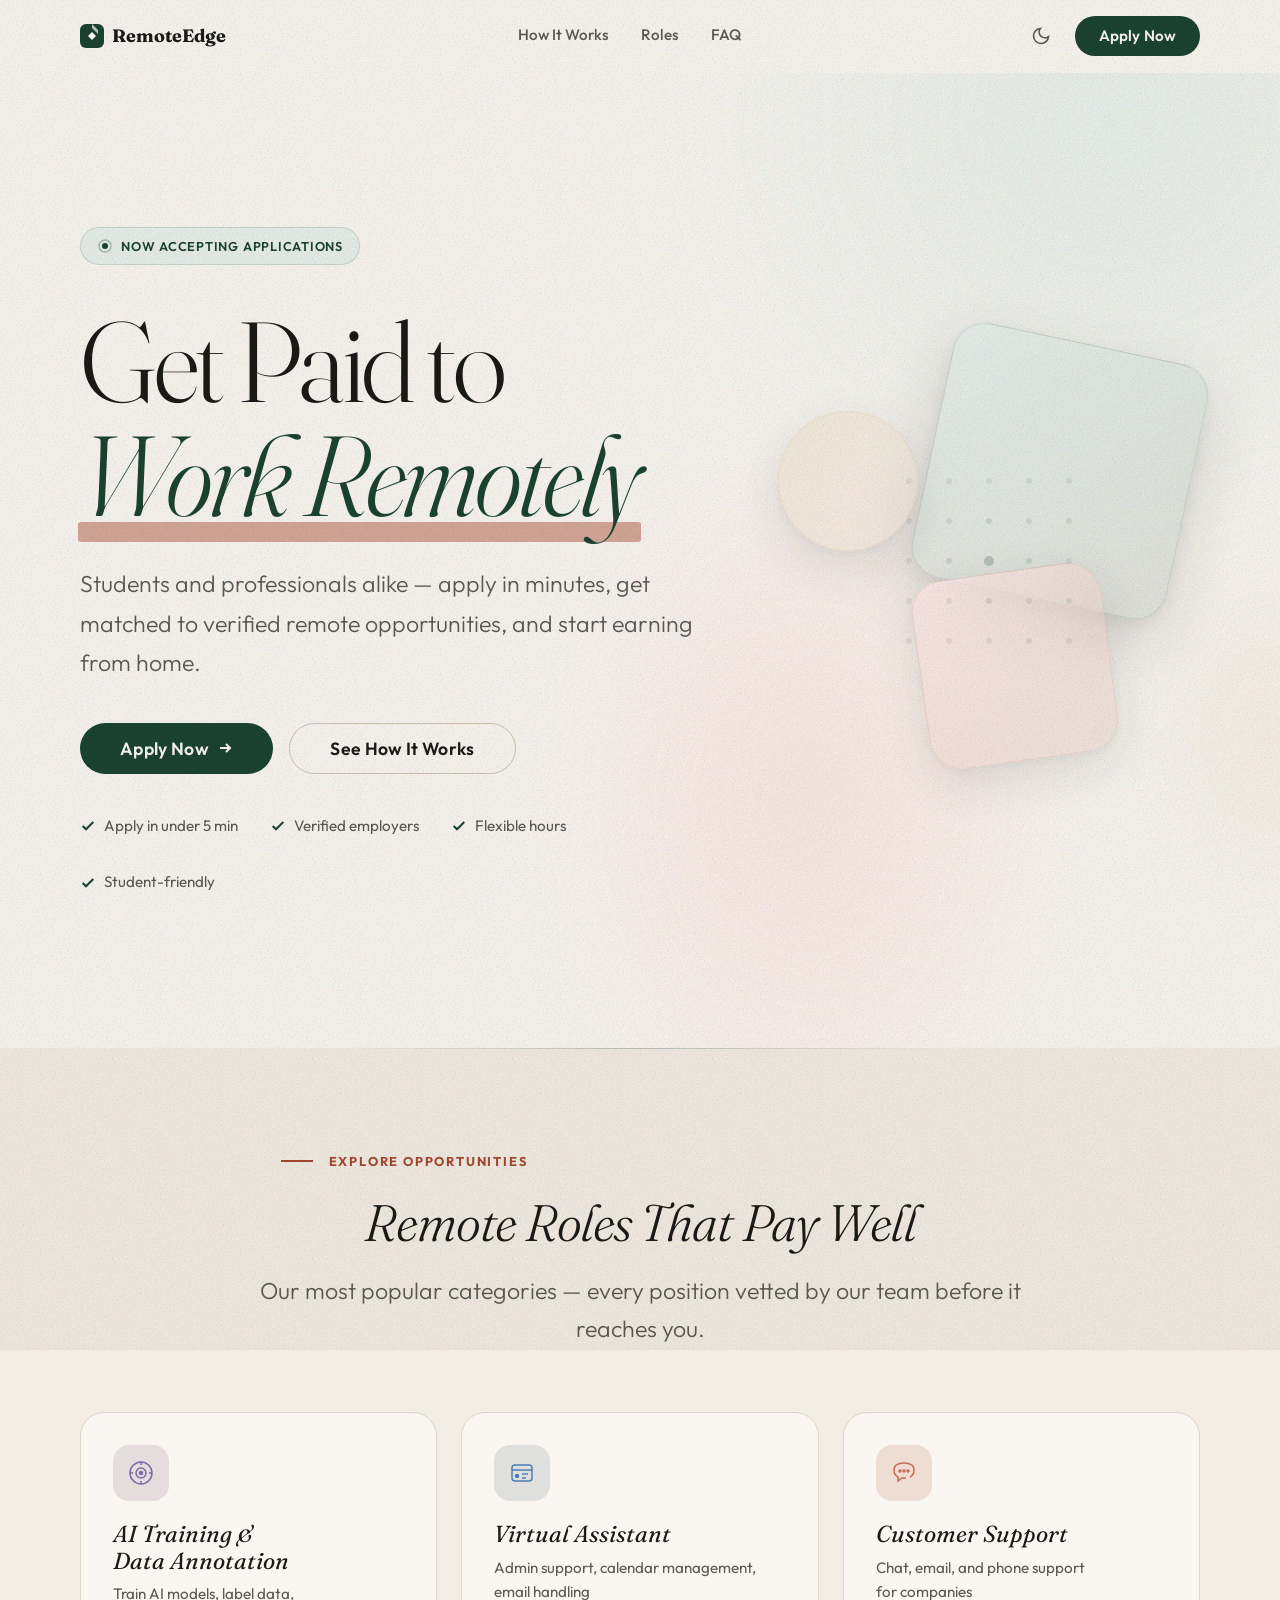
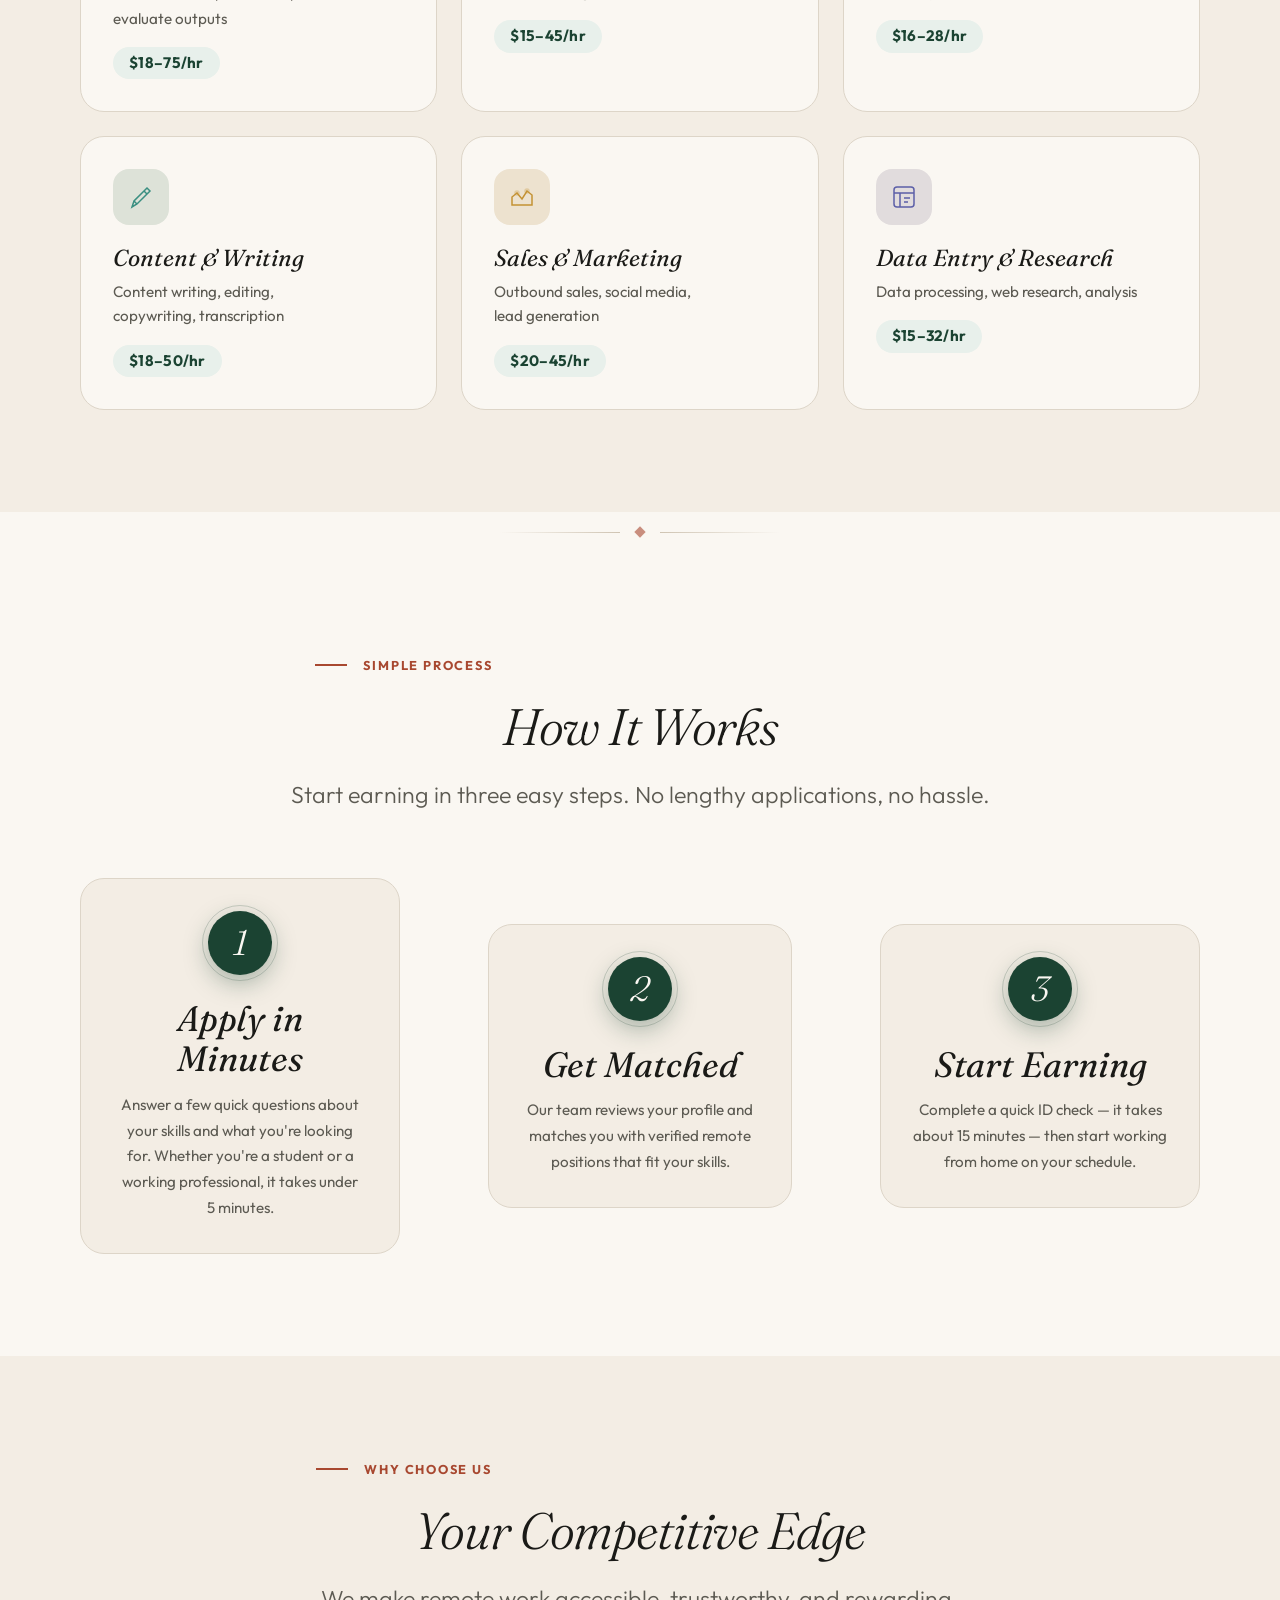
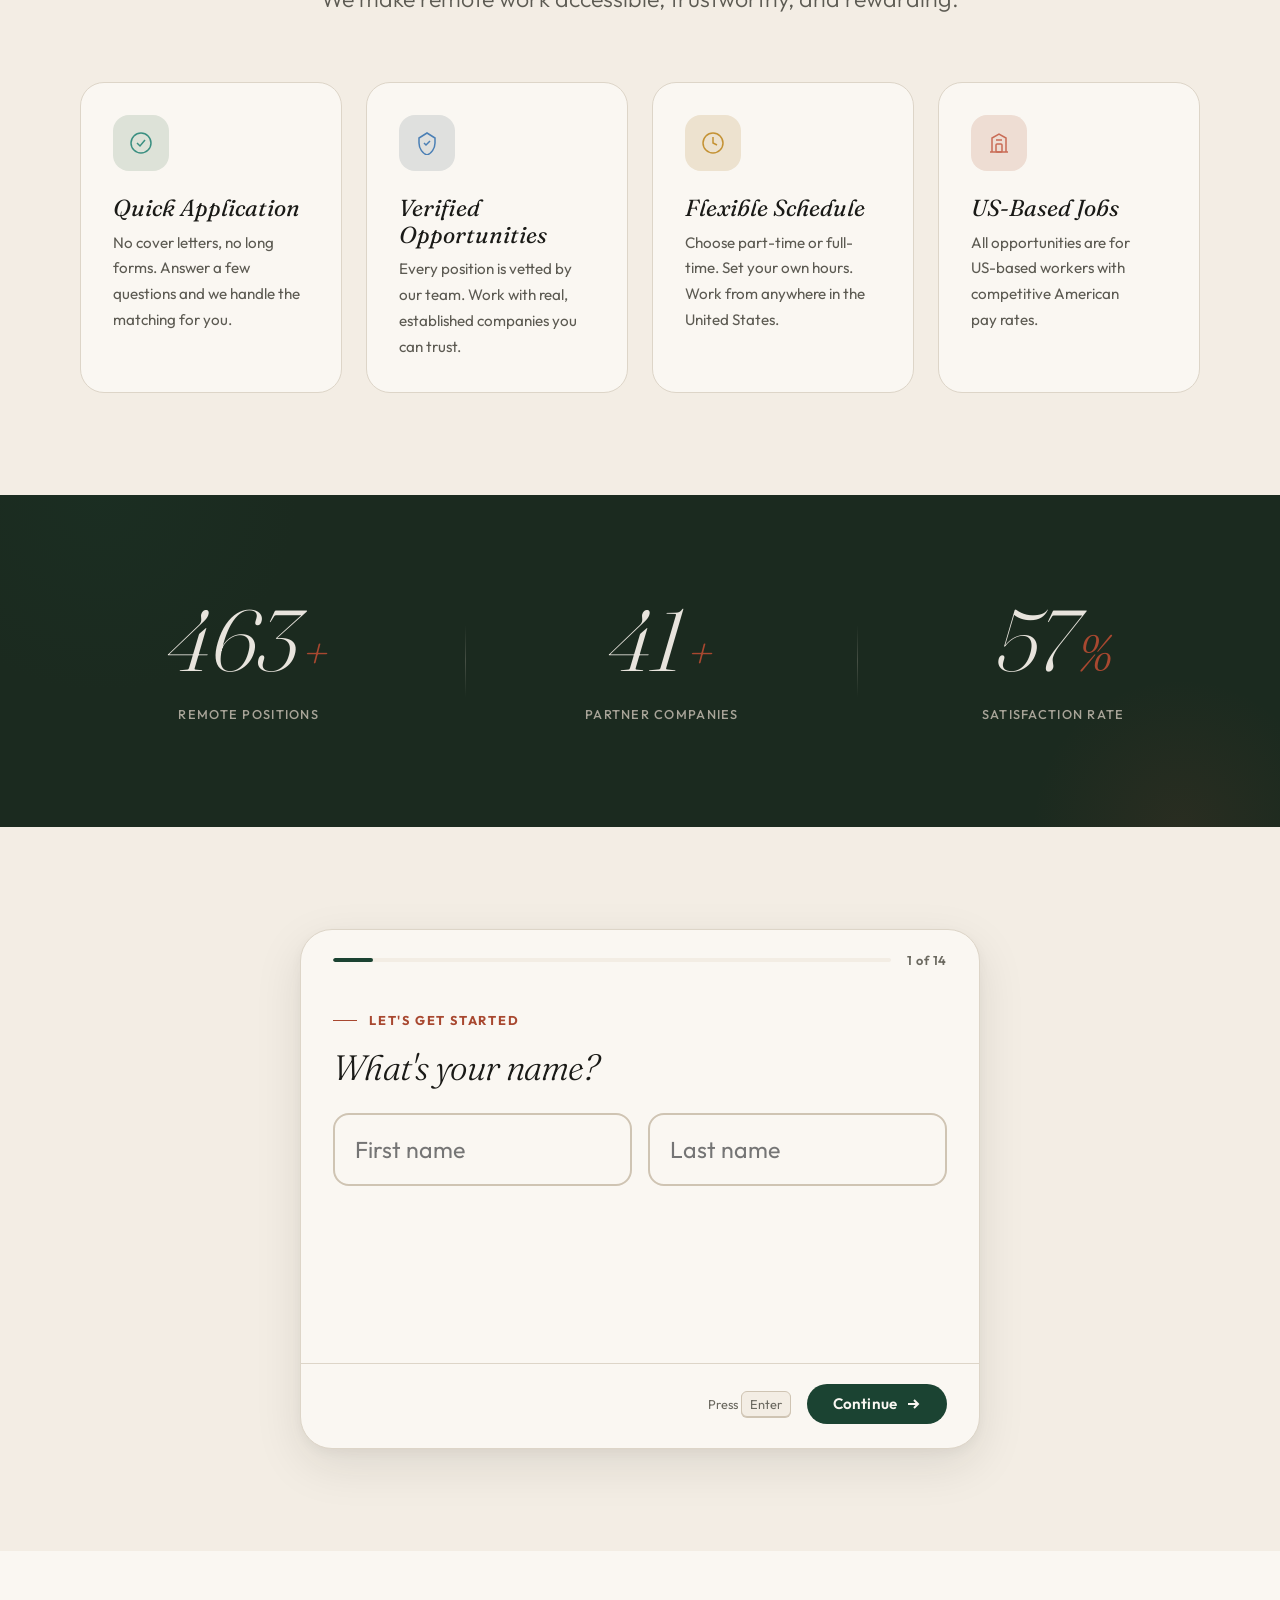
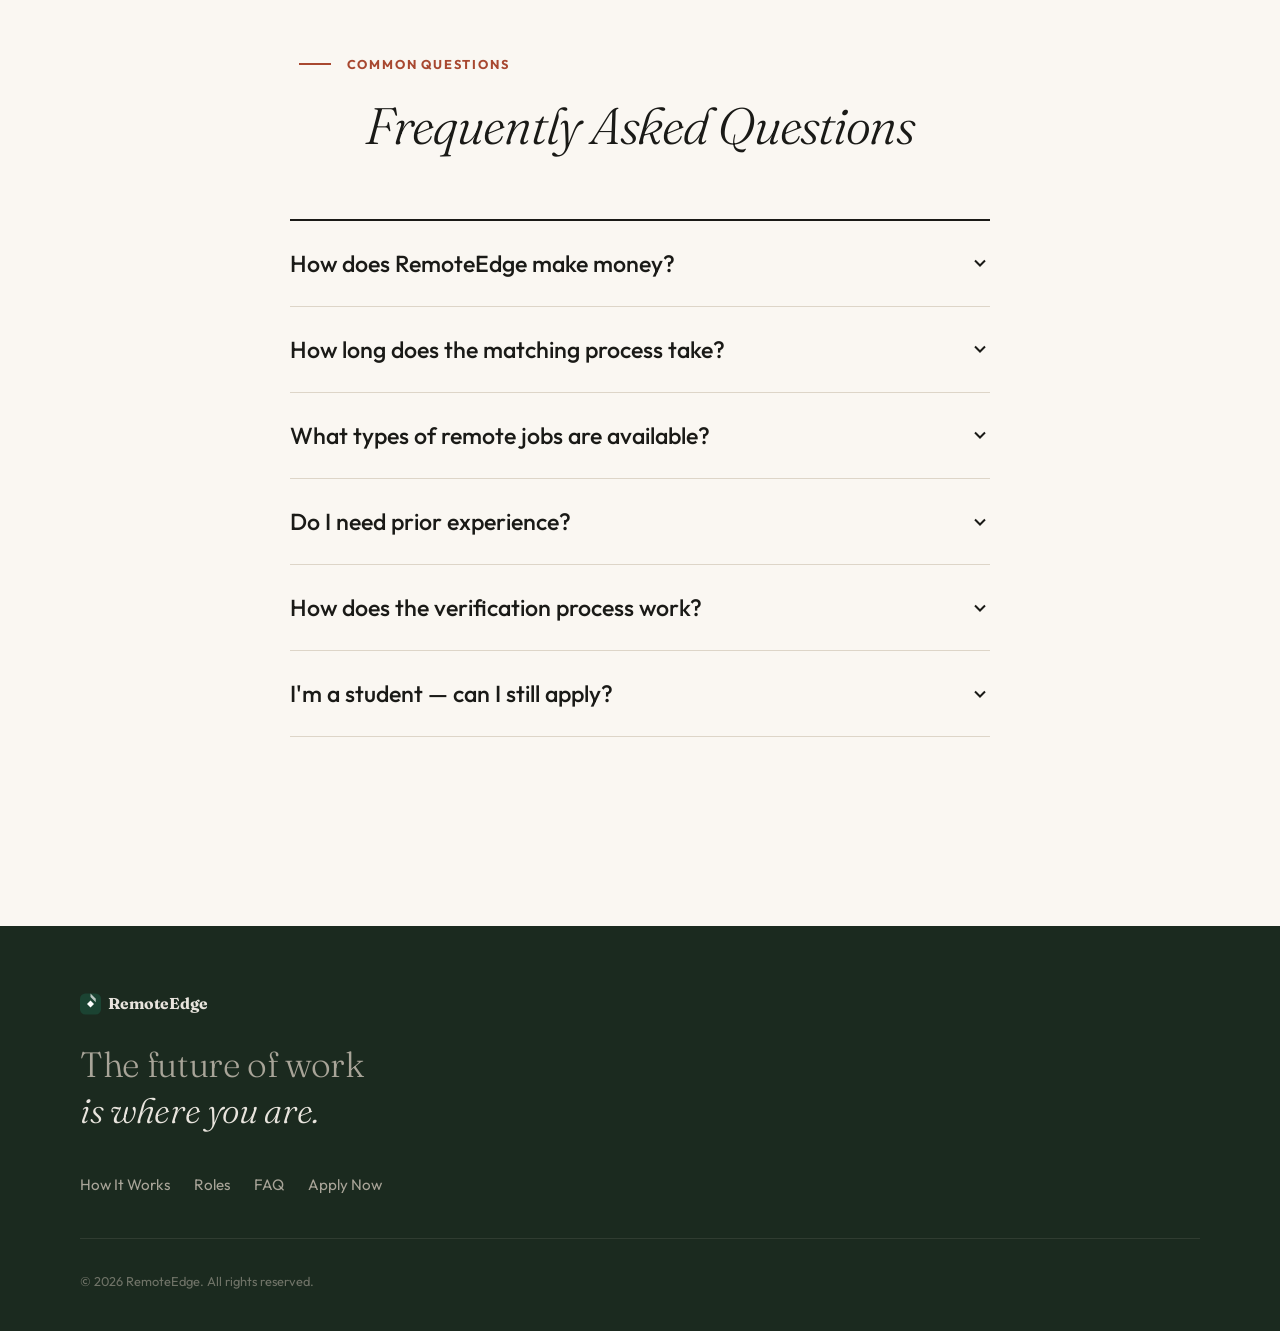
==== commit ee2a7b63: "student" ====
--- a/index.html
+++ b/index.html
@@ -4,12 +4,12 @@
   <meta charset="UTF-8">
   <meta name="viewport" content="width=device-width, initial-scale=1.0">
   <title>RemoteEdge — Your Edge to Remote Work | Get Paid to Work Remotely</title>
-  <meta name="description" content="RemoteEdge connects US-based workers with flexible, high-paying remote job opportunities. Apply for free, get matched to verified positions, and start earning from home.">
+  <meta name="description" content="RemoteEdge connects US-based workers and students with flexible, high-paying remote job opportunities. Apply in minutes, get matched to verified positions, and start earning from home.">
 
   <!-- Open Graph -->
   <meta property="og:type" content="website">
   <meta property="og:title" content="RemoteEdge — Your Edge to Remote Work">
-  <meta property="og:description" content="Connect with flexible, high-paying remote job opportunities. Apply for free and start earning from home.">
+  <meta property="og:description" content="Connect with flexible, high-paying remote job opportunities. Apply in minutes and start earning from home.">
   <meta property="og:image" content="./assets/og-image.png">
   <meta property="og:url" content="https://remoteedge.com">
   <meta property="og:site_name" content="RemoteEdge">
@@ -17,7 +17,7 @@
   <!-- Twitter -->
   <meta name="twitter:card" content="summary_large_image">
   <meta name="twitter:title" content="RemoteEdge — Your Edge to Remote Work">
-  <meta name="twitter:description" content="Connect with flexible, high-paying remote job opportunities. Apply for free and start earning from home.">
+  <meta name="twitter:description" content="Connect with flexible, high-paying remote job opportunities. Apply in minutes and start earning from home.">
 
   <!-- Favicon -->
   <link rel="icon" type="image/svg+xml" href="./assets/favicon.svg">
@@ -34,7 +34,7 @@
     "@type": "Organization",
     "name": "RemoteEdge",
     "url": "https://remoteedge.com",
-    "description": "RemoteEdge connects US-based workers with flexible, high-paying remote job opportunities.",
+    "description": "RemoteEdge connects US-based workers and students with flexible, high-paying remote job opportunities.",
     "sameAs": []
   }
   </script>
@@ -116,7 +116,7 @@
             <span>Now accepting applications</span>
           </div>
           <h1 class="hero-title hero-reveal">Get Paid to<br><em>Work Remotely</em></h1>
-          <p class="hero-subtitle hero-reveal">Join thousands of US-based workers earning great pay from home. Apply in minutes, get matched to verified opportunities, and start your remote career — completely free.</p>
+          <p class="hero-subtitle hero-reveal">Students and professionals alike — apply in minutes, get matched to verified remote opportunities, and start earning from home.</p>
           <div class="hero-actions hero-reveal">
             <a href="#apply" class="btn btn-primary btn-lg">
               Apply Now
@@ -127,7 +127,7 @@
           <div class="hero-trust hero-reveal">
             <div class="hero-trust-item">
               <svg width="16" height="16" viewBox="0 0 16 16" fill="none" stroke="var(--color-primary)" stroke-width="2"><path d="M13.3 4L6 11.3 2.7 8"/></svg>
-              <span>100% free to join</span>
+              <span>Apply in under 5 min</span>
             </div>
             <div class="hero-trust-item">
               <svg width="16" height="16" viewBox="0 0 16 16" fill="none" stroke="var(--color-primary)" stroke-width="2"><path d="M13.3 4L6 11.3 2.7 8"/></svg>
@@ -136,6 +136,10 @@
             <div class="hero-trust-item">
               <svg width="16" height="16" viewBox="0 0 16 16" fill="none" stroke="var(--color-primary)" stroke-width="2"><path d="M13.3 4L6 11.3 2.7 8"/></svg>
               <span>Flexible hours</span>
+            </div>
+            <div class="hero-trust-item">
+              <svg width="16" height="16" viewBox="0 0 16 16" fill="none" stroke="var(--color-primary)" stroke-width="2"><path d="M13.3 4L6 11.3 2.7 8"/></svg>
+              <span>Student-friendly</span>
             </div>
           </div>
         </div>
@@ -291,13 +295,13 @@
         <div class="section-header fade-in">
           <p class="section-label">Simple Process</p>
           <h2 class="section-title">How It Works</h2>
-          <p class="section-subtitle">Start earning in three easy steps. No lengthy applications, no fees.</p>
+          <p class="section-subtitle">Start earning in three easy steps. No lengthy applications, no hassle.</p>
         </div>
         <div class="steps-grid">
           <div class="step-card fade-in">
             <div class="step-number">1</div>
             <h3 class="step-title">Apply in Minutes</h3>
-            <p class="step-desc">Fill out our quick application form with your skills and preferences. It takes under 5 minutes.</p>
+            <p class="step-desc">Answer a few quick questions about your skills and what you're looking for. Whether you're a student or a working professional, it takes under 5 minutes.</p>
           </div>
           <div class="step-connector fade-in" aria-hidden="true">
             <svg width="40" height="2" viewBox="0 0 40 2"><line x1="0" y1="1" x2="40" y2="1" stroke="var(--color-border)" stroke-width="2" stroke-dasharray="4 4"/></svg>
@@ -337,8 +341,8 @@
                 <path d="M8 12l3 3 5-6"/>
               </svg>
             </div>
-            <h3 class="why-title">Free to Join</h3>
-            <p class="why-desc">No fees, no subscriptions, no hidden costs. Apply and get matched at zero cost to you.</p>
+            <h3 class="why-title">Quick Application</h3>
+            <p class="why-desc">No cover letters, no long forms. Answer a few questions and we handle the matching for you.</p>
           </div>
           <div class="why-card fade-in" data-accent="blue">
             <div class="why-icon">
@@ -404,151 +408,311 @@
     </section>
 
     <!-- ========================================
-         APPLICATION FORM
+         APPLICATION FORM — Conversational Flow
          ======================================== -->
     <section class="section form-section" id="apply">
       <div class="container">
-        <div class="form-wrapper">
-          <div class="section-header fade-in">
-            <p class="section-label">Get Started</p>
-            <h2 class="section-title">Apply Now</h2>
-            <p class="section-subtitle">Takes under 5 minutes. We'll match you with roles within 2–3 business days.</p>
-          </div>
-
-          <form id="application-form" class="application-form fade-in" novalidate>
-            <div class="form-row">
-              <div class="form-group">
-                <label class="form-label" for="firstName">First Name <span class="required">*</span></label>
-                <input type="text" id="firstName" name="firstName" class="form-input" required placeholder="John" aria-describedby="firstName-error">
-                <span class="form-error" id="firstName-error" role="alert">Please enter your first name</span>
-              </div>
-              <div class="form-group">
-                <label class="form-label" for="lastName">Last Name <span class="required">*</span></label>
-                <input type="text" id="lastName" name="lastName" class="form-input" required placeholder="Doe" aria-describedby="lastName-error">
-                <span class="form-error" id="lastName-error" role="alert">Please enter your last name</span>
-              </div>
-            </div>
-
-            <div class="form-row">
-              <div class="form-group">
-                <label class="form-label" for="email">Email Address <span class="required">*</span></label>
-                <input type="email" id="email" name="email" class="form-input" required placeholder="john@example.com" aria-describedby="email-error">
-                <span class="form-error" id="email-error" role="alert">Please enter a valid email address</span>
-              </div>
-              <div class="form-group">
-                <label class="form-label" for="phone">Phone Number <span class="required">*</span></label>
-                <input type="tel" id="phone" name="phone" class="form-input" required placeholder="(555) 123-4567" aria-describedby="phone-error">
-                <span class="form-error" id="phone-error" role="alert">Please enter your phone number</span>
-              </div>
-            </div>
-
-            <div class="form-row">
-              <div class="form-group">
-                <label class="form-label" for="state">State <span class="required">*</span></label>
-                <select id="state" name="state" class="form-select" required aria-describedby="state-error">
-                  <option value="">Select your state</option>
-                  <option value="AL">Alabama</option><option value="AK">Alaska</option><option value="AZ">Arizona</option>
-                  <option value="AR">Arkansas</option><option value="CA">California</option><option value="CO">Colorado</option>
-                  <option value="CT">Connecticut</option><option value="DE">Delaware</option><option value="FL">Florida</option>
-                  <option value="GA">Georgia</option><option value="HI">Hawaii</option><option value="ID">Idaho</option>
-                  <option value="IL">Illinois</option><option value="IN">Indiana</option><option value="IA">Iowa</option>
-                  <option value="KS">Kansas</option><option value="KY">Kentucky</option><option value="LA">Louisiana</option>
-                  <option value="ME">Maine</option><option value="MD">Maryland</option><option value="MA">Massachusetts</option>
-                  <option value="MI">Michigan</option><option value="MN">Minnesota</option><option value="MS">Mississippi</option>
-                  <option value="MO">Missouri</option><option value="MT">Montana</option><option value="NE">Nebraska</option>
-                  <option value="NV">Nevada</option><option value="NH">New Hampshire</option><option value="NJ">New Jersey</option>
-                  <option value="NM">New Mexico</option><option value="NY">New York</option><option value="NC">North Carolina</option>
-                  <option value="ND">North Dakota</option><option value="OH">Ohio</option><option value="OK">Oklahoma</option>
-                  <option value="OR">Oregon</option><option value="PA">Pennsylvania</option><option value="RI">Rhode Island</option>
-                  <option value="SC">South Carolina</option><option value="SD">South Dakota</option><option value="TN">Tennessee</option>
-                  <option value="TX">Texas</option><option value="UT">Utah</option><option value="VT">Vermont</option>
-                  <option value="VA">Virginia</option><option value="WA">Washington</option><option value="WV">West Virginia</option>
-                  <option value="WI">Wisconsin</option><option value="WY">Wyoming</option><option value="DC">District of Columbia</option>
-                </select>
-                <span class="form-error" id="state-error" role="alert">Please select your state</span>
-              </div>
-              <div class="form-group">
-                <label class="form-label" for="role">Preferred Role <span class="required">*</span></label>
-                <select id="role" name="role" class="form-select" required aria-describedby="role-error">
-                  <option value="">Select a role</option>
-                  <option value="ai-training">AI Training & Data Annotation</option>
-                  <option value="virtual-assistant">Virtual Assistant</option>
-                  <option value="customer-support">Customer Support</option>
-                  <option value="content-writing">Content & Writing</option>
-                  <option value="sales-marketing">Sales & Marketing</option>
-                  <option value="data-entry">Data Entry & Research</option>
-                  <option value="open">Open to Any</option>
-                </select>
-                <span class="form-error" id="role-error" role="alert">Please select a preferred role</span>
-              </div>
-            </div>
-
-            <div class="form-row">
-              <div class="form-group">
-                <label class="form-label" for="experience">Experience Level <span class="required">*</span></label>
-                <select id="experience" name="experience" class="form-select" required aria-describedby="experience-error">
-                  <option value="">Select experience level</option>
-                  <option value="none">No Experience</option>
-                  <option value="1-2">1–2 Years</option>
-                  <option value="3-5">3–5 Years</option>
-                  <option value="5+">5+ Years</option>
-                </select>
-                <span class="form-error" id="experience-error" role="alert">Please select your experience level</span>
-              </div>
-              <div class="form-group">
-                <label class="form-label">Availability <span class="required">*</span></label>
-                <fieldset class="radio-group">
-                  <legend class="sr-only">Select your availability</legend>
-                  <label class="radio-label">
-                    <input type="radio" name="availability" value="part-time" required>
-                    Part-time
-                  </label>
-                  <label class="radio-label">
-                    <input type="radio" name="availability" value="full-time">
-                    Full-time
-                  </label>
-                  <label class="radio-label">
-                    <input type="radio" name="availability" value="either">
-                    Either
-                  </label>
-                </fieldset>
-                <span class="form-error" id="availability-error" role="alert">Please select your availability</span>
-              </div>
-            </div>
-
-            <div class="form-group">
-              <label class="form-label" for="bio">Skills & Experience <span class="optional">(optional)</span></label>
-              <textarea id="bio" name="bio" class="form-textarea" rows="3" placeholder="Tell us about your skills, experience, and what you're looking for..."></textarea>
-            </div>
-
-            <div class="form-group">
-              <label class="form-label" for="resume">Resume <span class="optional">(optional)</span></label>
-              <div class="file-upload">
-                <input type="file" id="resume" name="resume" accept=".pdf,.doc,.docx" class="file-input">
-                <label for="resume" class="file-label">
-                  <svg width="20" height="20" viewBox="0 0 20 20" fill="none" stroke="currentColor" stroke-width="1.5"><path d="M10 3v10M6 7l4-4 4 4"/><path d="M3 13v3a1 1 0 001 1h12a1 1 0 001-1v-3"/></svg>
-                  <span class="file-text">Choose file or drag here</span>
-                </label>
-              </div>
-            </div>
-
-            <button type="submit" class="btn btn-primary btn-lg form-submit">
-              Submit Application
-              <svg width="16" height="16" viewBox="0 0 16 16" fill="none" stroke="currentColor" stroke-width="2"><path d="M3 8h10M9 4l4 4-4 4"/></svg>
+        <div class="convo-wrapper" id="convo-wrapper">
+
+          <!-- Progress -->
+          <div class="convo-header">
+            <div class="convo-progress">
+              <div class="convo-progress-bar" id="convo-progress-bar"></div>
+            </div>
+            <span class="convo-step-count" id="convo-step-count">1 of 14</span>
+          </div>
+
+          <!-- Steps -->
+          <div class="convo-body" id="convo-body">
+
+            <!-- Step 1: Name -->
+            <div class="convo-step active" data-step="1">
+              <p class="convo-label">Let's get started</p>
+              <h2 class="convo-question">What's your name?</h2>
+              <div class="convo-fields">
+                <div class="convo-field-row">
+                  <div class="convo-field">
+                    <input type="text" id="cf-firstName" class="convo-input" placeholder="First name" data-required aria-label="First name">
+                    <span class="convo-error">Please enter your first name</span>
+                  </div>
+                  <div class="convo-field">
+                    <input type="text" id="cf-lastName" class="convo-input" placeholder="Last name" data-required aria-label="Last name">
+                    <span class="convo-error">Please enter your last name</span>
+                  </div>
+                </div>
+              </div>
+            </div>
+
+            <!-- Step 2: Email -->
+            <div class="convo-step" data-step="2">
+              <p class="convo-label">Contact info</p>
+              <h2 class="convo-question">What's your email address?</h2>
+              <div class="convo-fields">
+                <div class="convo-field">
+                  <input type="email" id="cf-email" class="convo-input" placeholder="you@example.com" data-required data-type="email" aria-label="Email address">
+                  <span class="convo-error">Please enter a valid email address</span>
+                </div>
+              </div>
+            </div>
+
+            <!-- Step 3: Student? -->
+            <div class="convo-step" data-step="3">
+              <p class="convo-label">About you</p>
+              <h2 class="convo-question">Are you currently a student?</h2>
+              <div class="convo-fields">
+                <div class="convo-choices" id="cf-student-choices">
+                  <button type="button" class="convo-choice" data-value="yes">Yes, I'm a student</button>
+                  <button type="button" class="convo-choice" data-value="no">No, I'm not a student</button>
+                </div>
+                <input type="hidden" id="cf-student" data-required>
+                <span class="convo-error">Please let us know</span>
+              </div>
+            </div>
+
+            <!-- Step 4: School details (conditional — shown only if student) -->
+            <div class="convo-step" data-step="4" data-conditional="student">
+              <p class="convo-label">Student info</p>
+              <h2 class="convo-question">Where do you go to school?</h2>
+              <p class="convo-subtext">We'll use your school email to confirm you're a student.</p>
+              <div class="convo-fields">
+                <div class="convo-field">
+                  <input type="text" id="cf-schoolName" class="convo-input" placeholder="e.g. University of Texas at Austin" data-required aria-label="School name">
+                  <span class="convo-error">Please enter your school name</span>
+                </div>
+                <div class="convo-field" style="margin-top: var(--space-4)">
+                  <input type="email" id="cf-schoolEmail" class="convo-input" placeholder="you@university.edu" data-required data-type="email" aria-label="School email address">
+                  <span class="convo-error">Please enter a valid school email address</span>
+                </div>
+              </div>
+            </div>
+
+            <!-- Step 5: Phone -->
+            <div class="convo-step" data-step="5">
+              <p class="convo-label">Contact info</p>
+              <h2 class="convo-question">What's your phone number?</h2>
+              <div class="convo-fields">
+                <div class="convo-field">
+                  <input type="tel" id="cf-phone" class="convo-input" placeholder="(555) 123-4567" data-required aria-label="Phone number">
+                  <span class="convo-error">Please enter your phone number</span>
+                </div>
+              </div>
+            </div>
+
+            <!-- Step 6: State -->
+            <div class="convo-step" data-step="6">
+              <p class="convo-label">Location</p>
+              <h2 class="convo-question">Which state are you based in?</h2>
+              <div class="convo-fields">
+                <div class="convo-field">
+                  <select id="cf-state" class="convo-select" data-required aria-label="State">
+                    <option value="">Select your state</option>
+                    <option value="AL">Alabama</option><option value="AK">Alaska</option><option value="AZ">Arizona</option>
+                    <option value="AR">Arkansas</option><option value="CA">California</option><option value="CO">Colorado</option>
+                    <option value="CT">Connecticut</option><option value="DE">Delaware</option><option value="FL">Florida</option>
+                    <option value="GA">Georgia</option><option value="HI">Hawaii</option><option value="ID">Idaho</option>
+                    <option value="IL">Illinois</option><option value="IN">Indiana</option><option value="IA">Iowa</option>
+                    <option value="KS">Kansas</option><option value="KY">Kentucky</option><option value="LA">Louisiana</option>
+                    <option value="ME">Maine</option><option value="MD">Maryland</option><option value="MA">Massachusetts</option>
+                    <option value="MI">Michigan</option><option value="MN">Minnesota</option><option value="MS">Mississippi</option>
+                    <option value="MO">Missouri</option><option value="MT">Montana</option><option value="NE">Nebraska</option>
+                    <option value="NV">Nevada</option><option value="NH">New Hampshire</option><option value="NJ">New Jersey</option>
+                    <option value="NM">New Mexico</option><option value="NY">New York</option><option value="NC">North Carolina</option>
+                    <option value="ND">North Dakota</option><option value="OH">Ohio</option><option value="OK">Oklahoma</option>
+                    <option value="OR">Oregon</option><option value="PA">Pennsylvania</option><option value="RI">Rhode Island</option>
+                    <option value="SC">South Carolina</option><option value="SD">South Dakota</option><option value="TN">Tennessee</option>
+                    <option value="TX">Texas</option><option value="UT">Utah</option><option value="VT">Vermont</option>
+                    <option value="VA">Virginia</option><option value="WA">Washington</option><option value="WV">West Virginia</option>
+                    <option value="WI">Wisconsin</option><option value="WY">Wyoming</option><option value="DC">District of Columbia</option>
+                  </select>
+                  <span class="convo-error">Please select your state</span>
+                </div>
+              </div>
+            </div>
+
+            <!-- Step 7: Role -->
+            <div class="convo-step" data-step="7">
+              <p class="convo-label">Your interests</p>
+              <h2 class="convo-question">What type of role interests you most?</h2>
+              <div class="convo-fields">
+                <div class="convo-choices" id="cf-role-choices">
+                  <button type="button" class="convo-choice" data-value="ai-training">
+                    <svg width="22" height="22" viewBox="0 0 28 28" fill="none" stroke="currentColor" stroke-width="1.5"><circle cx="14" cy="14" r="11"/><circle cx="14" cy="14" r="5"/><circle cx="14" cy="14" r="1.5" fill="currentColor"/></svg>
+                    AI Training & Data
+                  </button>
+                  <button type="button" class="convo-choice" data-value="virtual-assistant">
+                    <svg width="22" height="22" viewBox="0 0 28 28" fill="none" stroke="currentColor" stroke-width="1.5"><rect x="4" y="6" width="20" height="16" rx="3"/><path d="M4 11h20"/></svg>
+                    Virtual Assistant
+                  </button>
+                  <button type="button" class="convo-choice" data-value="customer-support">
+                    <svg width="22" height="22" viewBox="0 0 28 28" fill="none" stroke="currentColor" stroke-width="1.5"><path d="M20 18c2-1 4-3.5 4-7 0-5-4.5-7-10-7S4 6 4 11c0 3.5 2 6 4 7v4l4-3h4"/></svg>
+                    Customer Support
+                  </button>
+                  <button type="button" class="convo-choice" data-value="content-writing">
+                    <svg width="22" height="22" viewBox="0 0 28 28" fill="none" stroke="currentColor" stroke-width="1.5"><path d="M5 24l2-6L20 5l3 3L10 21z"/><path d="M17 8l3 3"/></svg>
+                    Content & Writing
+                  </button>
+                  <button type="button" class="convo-choice" data-value="sales-marketing">
+                    <svg width="22" height="22" viewBox="0 0 28 28" fill="none" stroke="currentColor" stroke-width="1.5"><path d="M4 22V14l5-4 5 6 5-8 5 4v10z"/></svg>
+                    Sales & Marketing
+                  </button>
+                  <button type="button" class="convo-choice" data-value="data-entry">
+                    <svg width="22" height="22" viewBox="0 0 28 28" fill="none" stroke="currentColor" stroke-width="1.5"><rect x="4" y="4" width="20" height="20" rx="3"/><path d="M4 10h20M10 10v14"/></svg>
+                    Data Entry & Research
+                  </button>
+                  <button type="button" class="convo-choice" data-value="open">
+                    <svg width="22" height="22" viewBox="0 0 28 28" fill="none" stroke="currentColor" stroke-width="1.5"><circle cx="14" cy="14" r="11"/><path d="M8 14h12M14 8v12"/></svg>
+                    Open to Anything
+                  </button>
+                </div>
+                <input type="hidden" id="cf-role" data-required>
+                <span class="convo-error">Please select a role</span>
+              </div>
+            </div>
+
+            <!-- Step 8: Experience -->
+            <div class="convo-step" data-step="8">
+              <p class="convo-label">Background</p>
+              <h2 class="convo-question">How much work experience do you have?</h2>
+              <div class="convo-fields">
+                <div class="convo-choices" id="cf-experience-choices">
+                  <button type="button" class="convo-choice" data-value="none">Just getting started</button>
+                  <button type="button" class="convo-choice" data-value="1-2">1-2 years</button>
+                  <button type="button" class="convo-choice" data-value="3-5">3-5 years</button>
+                  <button type="button" class="convo-choice" data-value="5+">5+ years</button>
+                </div>
+                <input type="hidden" id="cf-experience" data-required>
+                <span class="convo-error">Please select your experience level</span>
+              </div>
+            </div>
+
+            <!-- Step 9: Availability -->
+            <div class="convo-step" data-step="9">
+              <p class="convo-label">Availability</p>
+              <h2 class="convo-question">Are you looking for part-time or full-time?</h2>
+              <div class="convo-fields">
+                <div class="convo-choices" id="cf-availability-choices">
+                  <button type="button" class="convo-choice" data-value="part-time">Part-time</button>
+                  <button type="button" class="convo-choice" data-value="full-time">Full-time</button>
+                  <button type="button" class="convo-choice" data-value="either">I'm flexible</button>
+                </div>
+                <input type="hidden" id="cf-availability" data-required>
+                <span class="convo-error">Please select your availability</span>
+              </div>
+            </div>
+
+            <!-- Step 10: Interest -->
+            <div class="convo-step" data-step="10">
+              <p class="convo-label">Getting to know you</p>
+              <h2 class="convo-question">What initially sparked your interest in remote work?</h2>
+              <div class="convo-fields">
+                <div class="convo-field">
+                  <textarea id="cf-interest" class="convo-textarea" rows="4" placeholder="Maybe it was flexibility, a specific goal, or something else entirely..." data-required aria-label="Interest in remote work"></textarea>
+                  <span class="convo-error">We'd love to hear your thoughts — even a sentence or two helps</span>
+                  <span class="convo-textarea-hint">Shift + Enter for a new line</span>
+                </div>
+              </div>
+            </div>
+
+            <!-- Step 11: Learning -->
+            <div class="convo-step" data-step="11">
+              <p class="convo-label">Your perspective</p>
+              <h2 class="convo-question">How do you usually approach learning something completely new?</h2>
+              <div class="convo-fields">
+                <div class="convo-field">
+                  <textarea id="cf-learning" class="convo-textarea" rows="4" placeholder="Do you watch tutorials, jump right in, ask others for help?" data-required aria-label="Learning approach"></textarea>
+                  <span class="convo-error">We'd love to hear your thoughts — even a sentence or two helps</span>
+                  <span class="convo-textarea-hint">Shift + Enter for a new line</span>
+                </div>
+              </div>
+            </div>
+
+            <!-- Step 12: Conflict -->
+            <div class="convo-step" data-step="12">
+              <p class="convo-label">Working with others</p>
+              <h2 class="convo-question">Tell us about a time you had a disagreement at work or school &mdash; how did you handle it?</h2>
+              <div class="convo-fields">
+                <div class="convo-field">
+                  <textarea id="cf-conflict" class="convo-textarea" rows="4" placeholder="It doesn't have to be a big deal — even small disagreements count." data-required aria-label="Conflict resolution"></textarea>
+                  <span class="convo-error">We'd love to hear an example — even a brief one</span>
+                  <span class="convo-textarea-hint">Shift + Enter for a new line</span>
+                </div>
+              </div>
+            </div>
+
+            <!-- Step 13: Work style -->
+            <div class="convo-step" data-step="13">
+              <p class="convo-label">Work style</p>
+              <h2 class="convo-question">Do you prefer working independently or collaboratively? Why?</h2>
+              <div class="convo-fields">
+                <div class="convo-field">
+                  <textarea id="cf-workstyle" class="convo-textarea" rows="4" placeholder="A few sentences about how you like to work day-to-day..." data-required aria-label="Work style preference"></textarea>
+                  <span class="convo-error">We'd love to hear your thoughts — even a sentence or two helps</span>
+                  <span class="convo-textarea-hint">Shift + Enter for a new line</span>
+                </div>
+              </div>
+            </div>
+
+            <!-- Step 14: Anything else (skippable) -->
+            <div class="convo-step" data-step="14">
+              <p class="convo-label">Almost done</p>
+              <h2 class="convo-question">Is there anything else about your experience you'd like us to know?</h2>
+              <p class="convo-subtext">This one's optional — skip it if you'd like.</p>
+              <div class="convo-fields">
+                <div class="convo-field">
+                  <textarea id="cf-additional" class="convo-textarea" rows="4" placeholder="Anything else you want to share..." aria-label="Additional info"></textarea>
+                  <span class="convo-textarea-hint">Shift + Enter for a new line</span>
+                </div>
+              </div>
+            </div>
+
+            <!-- Step 15: Resume -->
+            <div class="convo-step" data-step="15">
+              <p class="convo-label">Last step</p>
+              <h2 class="convo-question">Now, let's add your resume.</h2>
+              <p class="convo-subtext">We accept PDF, DOC, or DOCX. This helps us match you to the right roles faster.</p>
+              <div class="convo-fields">
+                <div class="convo-field">
+                  <div class="convo-file-upload" id="convo-file-area">
+                    <input type="file" id="cf-resume" accept=".pdf,.doc,.docx" class="convo-file-input" data-required aria-label="Resume upload">
+                    <label for="cf-resume" class="convo-file-label" id="convo-file-label">
+                      <svg width="32" height="32" viewBox="0 0 32 32" fill="none" stroke="currentColor" stroke-width="1.5"><path d="M16 4v18M10 10l6-6 6 6"/><path d="M4 22v4a2 2 0 002 2h20a2 2 0 002-2v-4"/></svg>
+                      <span class="convo-file-text" id="convo-file-text">Choose a file or drag it here</span>
+                      <span class="convo-file-formats">PDF, DOC, DOCX</span>
+                    </label>
+                  </div>
+                  <span class="convo-error">Please upload your resume</span>
+                </div>
+              </div>
+            </div>
+
+          </div>
+
+          <!-- Navigation -->
+          <div class="convo-footer">
+            <button type="button" class="convo-btn-back" id="convo-back" aria-label="Previous question" hidden>
+              <svg width="18" height="18" viewBox="0 0 16 16" fill="none" stroke="currentColor" stroke-width="2"><path d="M10 12L6 8l4-4"/></svg>
             </button>
-          </form>
-
-          <!-- Success message -->
-          <div id="form-success" class="form-success" hidden>
-            <div class="form-success-inner">
-              <svg width="48" height="48" viewBox="0 0 48 48" fill="none">
-                <circle cx="24" cy="24" r="22" stroke="var(--color-primary)" stroke-width="2"/>
-                <path d="M15 24l6 6 12-14" stroke="var(--color-primary)" stroke-width="2.5" stroke-linecap="round" stroke-linejoin="round"/>
-              </svg>
-              <h3 class="form-success-title">Application Submitted!</h3>
-              <p class="form-success-desc">Thank you for applying to RemoteEdge. Our team will review your application and reach out within 2–3 business days with matching opportunities.</p>
-              <p class="form-success-note">Check your email for a confirmation message.</p>
-            </div>
+            <div class="convo-footer-right">
+              <span class="convo-enter-hint" id="convo-enter-hint">Press <kbd>Enter</kbd></span>
+              <button type="button" class="btn btn-primary convo-btn-next" id="convo-next">
+                Continue
+                <svg width="16" height="16" viewBox="0 0 16 16" fill="none" stroke="currentColor" stroke-width="2"><path d="M3 8h10M9 4l4 4-4 4"/></svg>
+              </button>
+            </div>
+          </div>
+
+        </div>
+
+        <!-- Success message -->
+        <div id="form-success" class="form-success" hidden>
+          <div class="form-success-inner">
+            <svg width="48" height="48" viewBox="0 0 48 48" fill="none">
+              <circle cx="24" cy="24" r="22" stroke="var(--color-primary)" stroke-width="2"/>
+              <path d="M15 24l6 6 12-14" stroke="var(--color-primary)" stroke-width="2.5" stroke-linecap="round" stroke-linejoin="round"/>
+            </svg>
+            <h3 class="form-success-title">You're all set!</h3>
+            <p class="form-success-desc">Your application is in. Our team will review it and reach out within 2-3 business days with roles that match your profile.</p>
+            <p class="form-success-note">Keep an eye on your inbox — that's where we'll contact you.</p>
           </div>
         </div>
       </div>
@@ -566,11 +730,11 @@
         <div class="faq-list">
           <details class="faq-item fade-in">
             <summary class="faq-question">
-              <span>Is it really free to join?</span>
+              <span>How does RemoteEdge make money?</span>
               <svg class="faq-chevron" width="20" height="20" viewBox="0 0 20 20" fill="none" stroke="currentColor" stroke-width="2"><path d="M5 7.5l5 5 5-5"/></svg>
             </summary>
             <div class="faq-answer">
-              <p>Yes, 100%. RemoteEdge never charges workers any fees. We're compensated by the companies when we successfully match them with qualified candidates. You'll never be asked for payment information.</p>
+              <p>We're compensated by the companies when we successfully match them with qualified candidates. You'll never be charged or asked for payment information — our service is completely on the employer side.</p>
             </div>
           </details>
 
@@ -600,7 +764,7 @@
               <svg class="faq-chevron" width="20" height="20" viewBox="0 0 20 20" fill="none" stroke="currentColor" stroke-width="2"><path d="M5 7.5l5 5 5-5"/></svg>
             </summary>
             <div class="faq-answer">
-              <p>Not necessarily. While some roles require specific skills, many of our positions are open to beginners. We have entry-level roles like data entry and basic customer support that welcome people new to remote work. Just be honest about your experience level in your application.</p>
+              <p>Not necessarily. Many of our positions are open to beginners, including students. We have entry-level roles like data entry, customer support, and AI training that don't require prior experience. Just be honest about your background in your application — we'll match you to roles that fit.</p>
             </div>
           </details>
 
@@ -610,7 +774,17 @@
               <svg class="faq-chevron" width="20" height="20" viewBox="0 0 20 20" fill="none" stroke="currentColor" stroke-width="2"><path d="M5 7.5l5 5 5-5"/></svg>
             </summary>
             <div class="faq-answer">
-              <p>Once you're matched with a position, we'll send you a link to complete identity verification (KYC) through a secure third-party platform. This is a standard industry practice to protect both you and the employer. The process typically takes 10–15 minutes.</p>
+              <p>Once you're matched with a position, we'll send you a link to verify your identity through a secure third-party platform. This is standard practice to protect both you and the employer. The process typically takes 10-15 minutes.</p>
+            </div>
+          </details>
+
+          <details class="faq-item fade-in">
+            <summary class="faq-question">
+              <span>I'm a student — can I still apply?</span>
+              <svg class="faq-chevron" width="20" height="20" viewBox="0 0 20 20" fill="none" stroke="currentColor" stroke-width="2"><path d="M5 7.5l5 5 5-5"/></svg>
+            </summary>
+            <div class="faq-answer">
+              <p>Absolutely. Many of our roles are a great fit for students — especially part-time positions in data entry, AI training, and customer support. You can work around your class schedule and build real professional experience. During the application, we'll ask for your school name and email to confirm you're a student.</p>
             </div>
           </details>
 
@@ -620,7 +794,7 @@
               <svg class="faq-chevron" width="20" height="20" viewBox="0 0 20 20" fill="none" stroke="currentColor" stroke-width="2"><path d="M5 7.5l5 5 5-5"/></svg>
             </summary>
             <div class="faq-answer">
-              <p>Absolutely. Many of our positions offer flexible, part-time schedules. You can indicate your availability preference in your application. Whether you're looking for a few hours a week or a full-time commitment, we have options for you.</p>
+              <p>Yes. Many of our positions offer flexible, part-time schedules — perfect for students or anyone balancing other commitments. You can indicate your availability preference in your application. Whether you're looking for a few hours a week or a full-time commitment, we have options for you.</p>
             </div>
           </details>
         </div>
--- a/page.css
+++ b/page.css
@@ -854,7 +854,7 @@
 }
 
 /* ========================================
-   APPLICATION FORM
+   APPLICATION FORM — Conversational Flow
    ======================================== */
 
 .form-section {
@@ -862,140 +862,447 @@
   position: relative;
 }
 
-.form-wrapper {
-  max-width: 720px;
+.convo-wrapper {
+  max-width: 680px;
   margin-inline: auto;
-}
-
-.application-form {
+  min-height: 520px;
   display: flex;
   flex-direction: column;
-  gap: var(--space-6);
   background: var(--color-bg);
-  padding: clamp(var(--space-6), 4vw, var(--space-10));
   border-radius: var(--radius-2xl);
   border: 1px solid var(--color-divider);
   box-shadow: var(--shadow-lg);
-}
-
-.form-row {
+  overflow: hidden;
+}
+
+/* ---- Header / Progress ---- */
+.convo-header {
+  padding: var(--space-5) var(--space-8) 0;
+  display: flex;
+  align-items: center;
+  gap: var(--space-4);
+}
+
+.convo-progress {
+  flex: 1;
+  height: 4px;
+  background: var(--color-surface);
+  border-radius: var(--radius-full);
+  overflow: hidden;
+}
+
+.convo-progress-bar {
+  height: 100%;
+  width: 7.7%;
+  background: var(--color-primary);
+  border-radius: var(--radius-full);
+  transition: width 0.5s cubic-bezier(0.16, 1, 0.3, 1);
+}
+
+.convo-step-count {
+  font-family: var(--font-body);
+  font-size: var(--text-xs);
+  font-weight: 600;
+  color: var(--color-text-faint);
+  white-space: nowrap;
+  letter-spacing: 0.04em;
+}
+
+/* ---- Body ---- */
+.convo-body {
+  flex: 1;
+  padding: var(--space-10) var(--space-8) var(--space-6);
+  position: relative;
+  overflow: hidden;
+}
+
+/* ---- Steps ---- */
+.convo-step {
+  display: none;
+  opacity: 0;
+  transform: translateX(40px);
+}
+
+.convo-step.active {
+  display: block;
+  animation: convo-step-in 0.45s cubic-bezier(0.16, 1, 0.3, 1) forwards;
+}
+
+.convo-step.exiting-left {
+  display: block;
+  animation: convo-step-out-left 0.3s cubic-bezier(0.7, 0, 0.84, 0) forwards;
+}
+
+.convo-step.exiting-right {
+  display: block;
+  animation: convo-step-out-right 0.3s cubic-bezier(0.7, 0, 0.84, 0) forwards;
+}
+
+.convo-step.entering-from-left {
+  display: block;
+  animation: convo-step-in-from-left 0.45s cubic-bezier(0.16, 1, 0.3, 1) forwards;
+}
+
+@keyframes convo-step-in {
+  from { opacity: 0; transform: translateX(40px); }
+  to   { opacity: 1; transform: translateX(0); }
+}
+
+@keyframes convo-step-out-left {
+  from { opacity: 1; transform: translateX(0); }
+  to   { opacity: 0; transform: translateX(-40px); }
+}
+
+@keyframes convo-step-out-right {
+  from { opacity: 1; transform: translateX(0); }
+  to   { opacity: 0; transform: translateX(40px); }
+}
+
+@keyframes convo-step-in-from-left {
+  from { opacity: 0; transform: translateX(-40px); }
+  to   { opacity: 1; transform: translateX(0); }
+}
+
+.convo-label {
+  font-family: var(--font-body);
+  font-size: var(--text-xs);
+  font-weight: 700;
+  text-transform: uppercase;
+  letter-spacing: 0.14em;
+  color: var(--color-accent);
+  margin-bottom: var(--space-4);
+  display: flex;
+  align-items: center;
+  gap: var(--space-3);
+}
+
+.convo-label::before {
+  content: '';
+  width: 24px;
+  height: 1.5px;
+  background: var(--color-accent);
+  flex-shrink: 0;
+}
+
+.convo-question {
+  font-family: var(--font-display);
+  font-size: var(--text-xl);
+  font-weight: 300;
+  font-style: italic;
+  color: var(--color-text);
+  margin-bottom: var(--space-3);
+  letter-spacing: -0.02em;
+  line-height: 1.2;
+}
+
+.convo-subtext {
+  font-size: var(--text-sm);
+  color: var(--color-text-faint);
+  margin-bottom: var(--space-2);
+}
+
+.convo-fields {
+  margin-top: var(--space-6);
+}
+
+.convo-field {
+  display: flex;
+  flex-direction: column;
+  gap: var(--space-2);
+}
+
+.convo-field-row {
   display: grid;
-  grid-template-columns: 1fr;
-  gap: var(--space-6);
-}
-
-@media (min-width: 640px) {
-  .form-row {
-    grid-template-columns: 1fr 1fr;
-  }
-}
-
-.required {
-  color: var(--color-accent);
-}
-
-.optional {
+  grid-template-columns: 1fr 1fr;
+  gap: var(--space-4);
+}
+
+@media (max-width: 480px) {
+  .convo-field-row {
+    grid-template-columns: 1fr;
+  }
+}
+
+/* ---- Inputs ---- */
+.convo-input,
+.convo-select {
+  font-family: var(--font-body);
+  font-size: var(--text-lg);
+  padding: var(--space-4) var(--space-5);
+  border: 2px solid var(--color-border);
+  border-radius: var(--radius-lg);
+  background: var(--color-bg);
+  color: var(--color-text);
+  transition: border-color var(--transition-interactive),
+              box-shadow var(--transition-interactive);
+  width: 100%;
+}
+
+.convo-input:focus,
+.convo-select:focus {
+  outline: none;
+  border-color: var(--color-primary);
+  box-shadow: 0 0 0 4px var(--color-primary-highlight);
+}
+
+.convo-input.error,
+.convo-select.error {
+  border-color: var(--color-error);
+  box-shadow: 0 0 0 4px var(--color-error-highlight);
+}
+
+.convo-textarea {
+  font-family: var(--font-body);
+  font-size: var(--text-base);
+  padding: var(--space-4) var(--space-5);
+  border: 2px solid var(--color-border);
+  border-radius: var(--radius-lg);
+  background: var(--color-bg);
+  color: var(--color-text);
+  resize: vertical;
+  min-height: 120px;
+  width: 100%;
+  transition: border-color var(--transition-interactive),
+              box-shadow var(--transition-interactive);
+}
+
+.convo-textarea:focus {
+  outline: none;
+  border-color: var(--color-primary);
+  box-shadow: 0 0 0 4px var(--color-primary-highlight);
+}
+
+.convo-textarea.error {
+  border-color: var(--color-error);
+  box-shadow: 0 0 0 4px var(--color-error-highlight);
+}
+
+.convo-textarea-hint {
+  font-size: var(--text-xs);
   color: var(--color-text-faint);
-  font-weight: 400;
-}
-
-.form-textarea {
-  resize: vertical;
-  min-height: 80px;
-}
-
-/* Radio buttons */
-.radio-group {
-  border: none;
-  display: flex;
-  gap: var(--space-4);
+  margin-top: var(--space-1);
+}
+
+.convo-error {
+  font-size: var(--text-xs);
+  color: var(--color-error);
+  display: none;
+}
+
+.convo-error.visible {
+  display: block;
+}
+
+/* ---- Choice buttons ---- */
+.convo-choices {
+  display: flex;
   flex-wrap: wrap;
-  padding: 0;
-}
-
-.radio-label {
-  display: flex;
+  gap: var(--space-3);
+}
+
+.convo-choice {
+  display: inline-flex;
   align-items: center;
   gap: var(--space-2);
-  font-size: var(--text-sm);
-  cursor: pointer;
-  color: var(--color-text);
-}
-
-.radio-label input[type="radio"] {
-  appearance: none;
-  -webkit-appearance: none;
-  width: 20px;
-  height: 20px;
+  padding: var(--space-3) var(--space-5);
   border: 2px solid var(--color-border);
   border-radius: var(--radius-full);
+  background: var(--color-bg);
+  color: var(--color-text);
+  font-family: var(--font-body);
+  font-size: var(--text-sm);
+  font-weight: 500;
+  cursor: pointer;
   transition: border-color var(--transition-interactive),
               background-color var(--transition-interactive),
+              color var(--transition-interactive),
+              transform var(--transition-interactive),
               box-shadow var(--transition-interactive);
-  cursor: pointer;
+}
+
+.convo-choice svg {
+  display: inline;
   flex-shrink: 0;
 }
 
-.radio-label input[type="radio"]:checked {
+.convo-choice:hover {
+  border-color: var(--color-primary);
+  color: var(--color-primary);
+  transform: translateY(-2px);
+  box-shadow: var(--shadow-sm);
+}
+
+.convo-choice.selected {
   border-color: var(--color-primary);
   background: var(--color-primary);
-  box-shadow: inset 0 0 0 3px var(--color-bg);
-}
-
-.radio-label input[type="radio"]:focus-visible {
-  outline: 2px solid var(--color-primary);
-  outline-offset: 2px;
-}
-
-/* File upload */
-.file-upload {
+  color: var(--color-text-inverse);
+  box-shadow: 0 4px 16px color-mix(in srgb, var(--color-primary) 30%, transparent);
+}
+
+.convo-choice.selected svg {
+  stroke: var(--color-text-inverse);
+}
+
+/* ---- File upload ---- */
+.convo-file-upload {
   position: relative;
 }
 
-.file-input {
+.convo-file-input {
   position: absolute;
   opacity: 0;
   width: 100%;
   height: 100%;
   cursor: pointer;
-}
-
-.file-label {
-  display: flex;
+  z-index: 2;
+}
+
+.convo-file-label {
+  display: flex;
+  flex-direction: column;
   align-items: center;
   justify-content: center;
-  gap: var(--space-2);
-  padding: var(--space-5);
+  gap: var(--space-3);
+  padding: var(--space-10) var(--space-6);
   border: 2px dashed var(--color-border);
-  border-radius: var(--radius-lg);
+  border-radius: var(--radius-xl);
   color: var(--color-text-muted);
-  font-size: var(--text-sm);
   cursor: pointer;
   transition: border-color var(--transition-interactive),
               color var(--transition-interactive),
               background-color var(--transition-interactive);
 }
 
-.file-label svg {
+.convo-file-label svg {
   display: inline;
-}
-
-.file-label:hover {
+  opacity: 0.5;
+  transition: opacity var(--transition-interactive),
+              transform var(--transition-interactive);
+}
+
+.convo-file-label:hover {
   border-color: var(--color-primary);
   color: var(--color-primary);
   background: var(--color-primary-highlight);
 }
 
-.file-label.has-file {
+.convo-file-label:hover svg {
+  opacity: 1;
+  transform: translateY(-3px);
+}
+
+.convo-file-label.has-file {
   border-color: var(--color-primary);
   color: var(--color-primary);
   background: var(--color-primary-highlight);
   border-style: solid;
 }
 
-.form-submit {
-  align-self: flex-start;
-  margin-top: var(--space-2);
+.convo-file-label.has-file svg {
+  opacity: 1;
+}
+
+.convo-file-text {
+  font-size: var(--text-base);
+  font-weight: 500;
+}
+
+.convo-file-formats {
+  font-size: var(--text-xs);
+  opacity: 0.6;
+  font-weight: 400;
+}
+
+/* Drag active state */
+.convo-file-upload.drag-active .convo-file-label {
+  border-color: var(--color-primary);
+  background: var(--color-primary-highlight);
+  color: var(--color-primary);
+}
+
+/* ---- Footer / Nav ---- */
+.convo-footer {
+  display: flex;
+  align-items: center;
+  justify-content: space-between;
+  padding: var(--space-5) var(--space-8) var(--space-6);
+  border-top: 1px solid var(--color-divider);
+}
+
+.convo-btn-back {
+  width: 44px;
+  height: 44px;
+  display: flex;
+  align-items: center;
+  justify-content: center;
+  border-radius: var(--radius-full);
+  color: var(--color-text-muted);
+  border: 1.5px solid var(--color-border);
+  transition: color var(--transition-interactive),
+              border-color var(--transition-interactive),
+              background-color var(--transition-interactive),
+              transform var(--transition-interactive);
+}
+
+.convo-btn-back:hover {
+  color: var(--color-text);
+  border-color: var(--color-text-faint);
+  background: var(--color-surface);
+  transform: translateX(-2px);
+}
+
+.convo-btn-back svg {
+  display: inline;
+}
+
+.convo-footer-right {
+  display: flex;
+  align-items: center;
+  gap: var(--space-4);
+  margin-left: auto;
+}
+
+.convo-enter-hint {
+  font-size: var(--text-xs);
+  color: var(--color-text-faint);
+}
+
+.convo-enter-hint kbd {
+  display: inline-flex;
+  align-items: center;
+  padding: 2px 8px;
+  border: 1px solid var(--color-border);
+  border-radius: var(--radius-sm);
+  font-family: var(--font-body);
+  font-size: var(--text-xs);
+  background: var(--color-surface);
+  box-shadow: 0 1px 0 var(--color-border);
+}
+
+.convo-btn-next {
+  min-width: 140px;
+}
+
+.convo-btn-next.submitting {
+  pointer-events: none;
+}
+
+@media (max-width: 480px) {
+  .convo-header {
+    padding: var(--space-4) var(--space-5) 0;
+  }
+  .convo-body {
+    padding: var(--space-8) var(--space-5) var(--space-4);
+  }
+  .convo-footer {
+    padding: var(--space-4) var(--space-5) var(--space-5);
+  }
+  .convo-enter-hint {
+    display: none;
+  }
+  .convo-question {
+    font-size: var(--text-lg);
+  }
 }
 
 /* Success message */
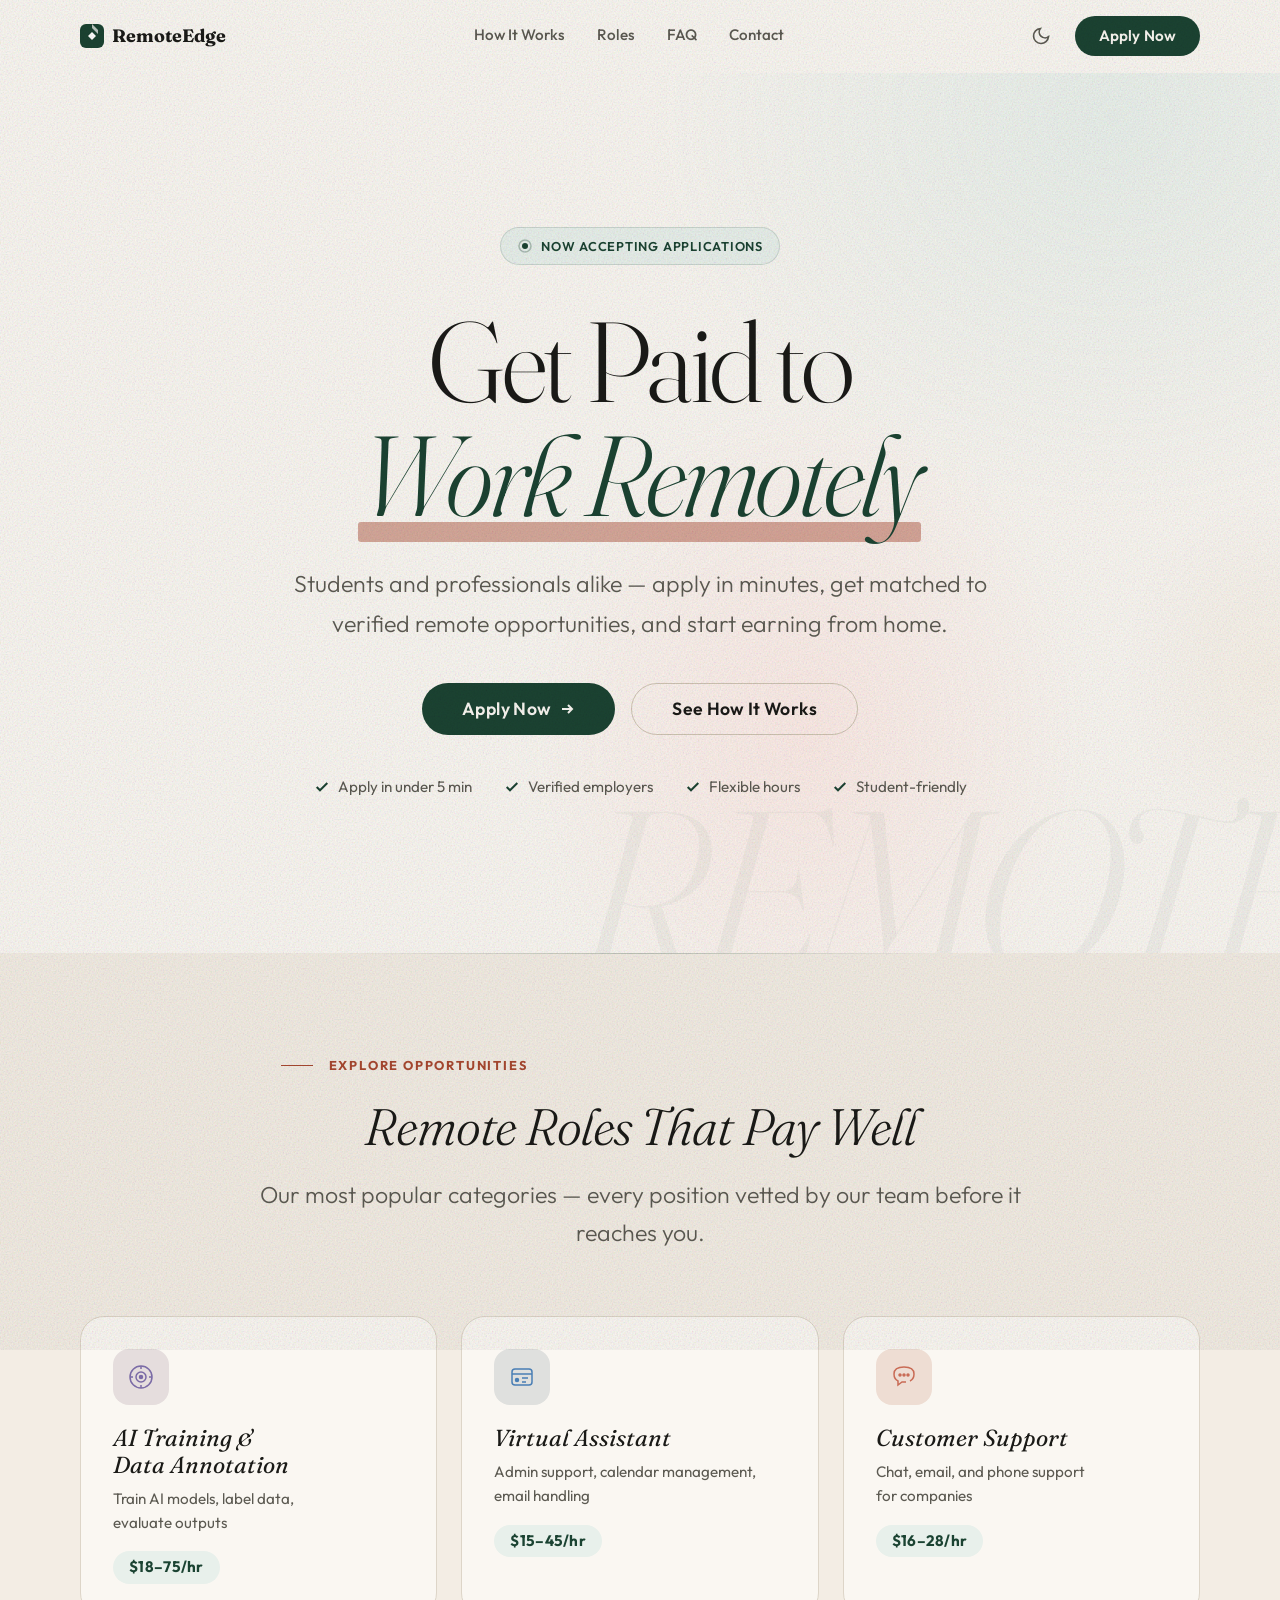
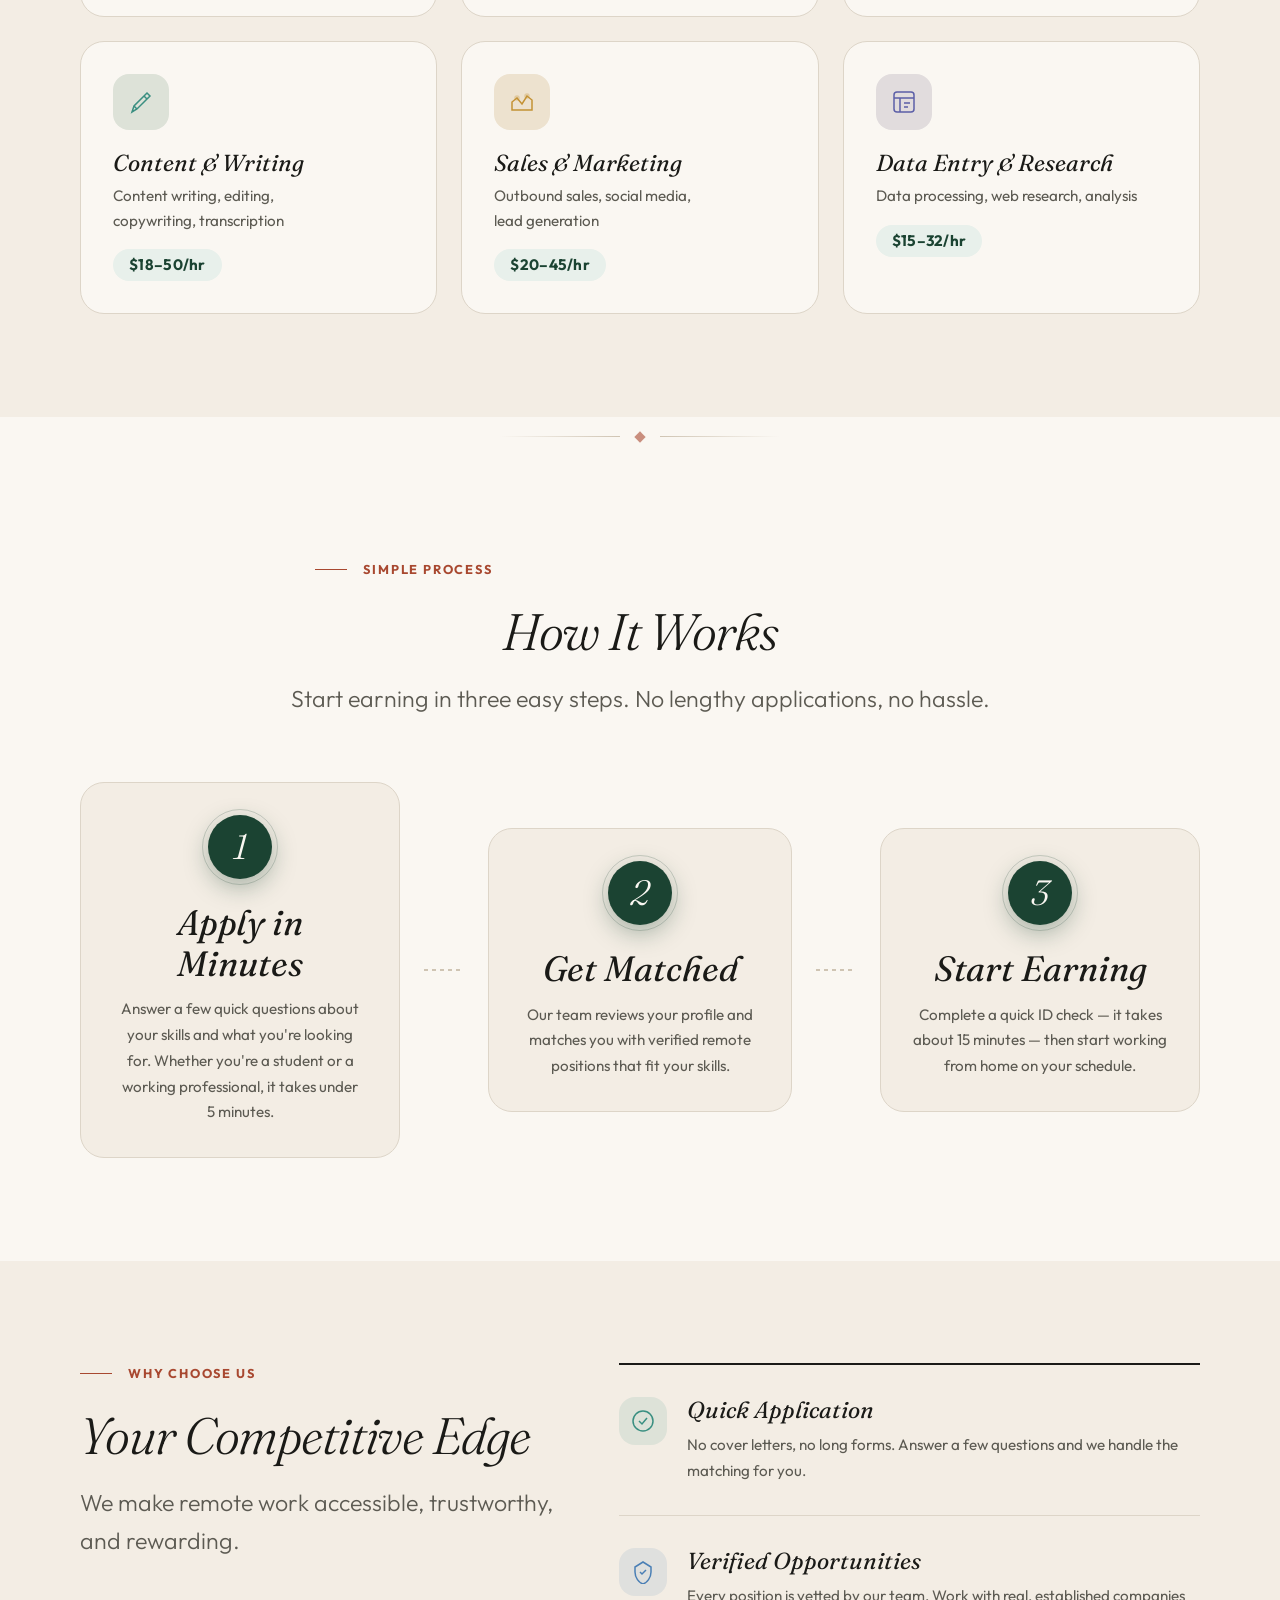
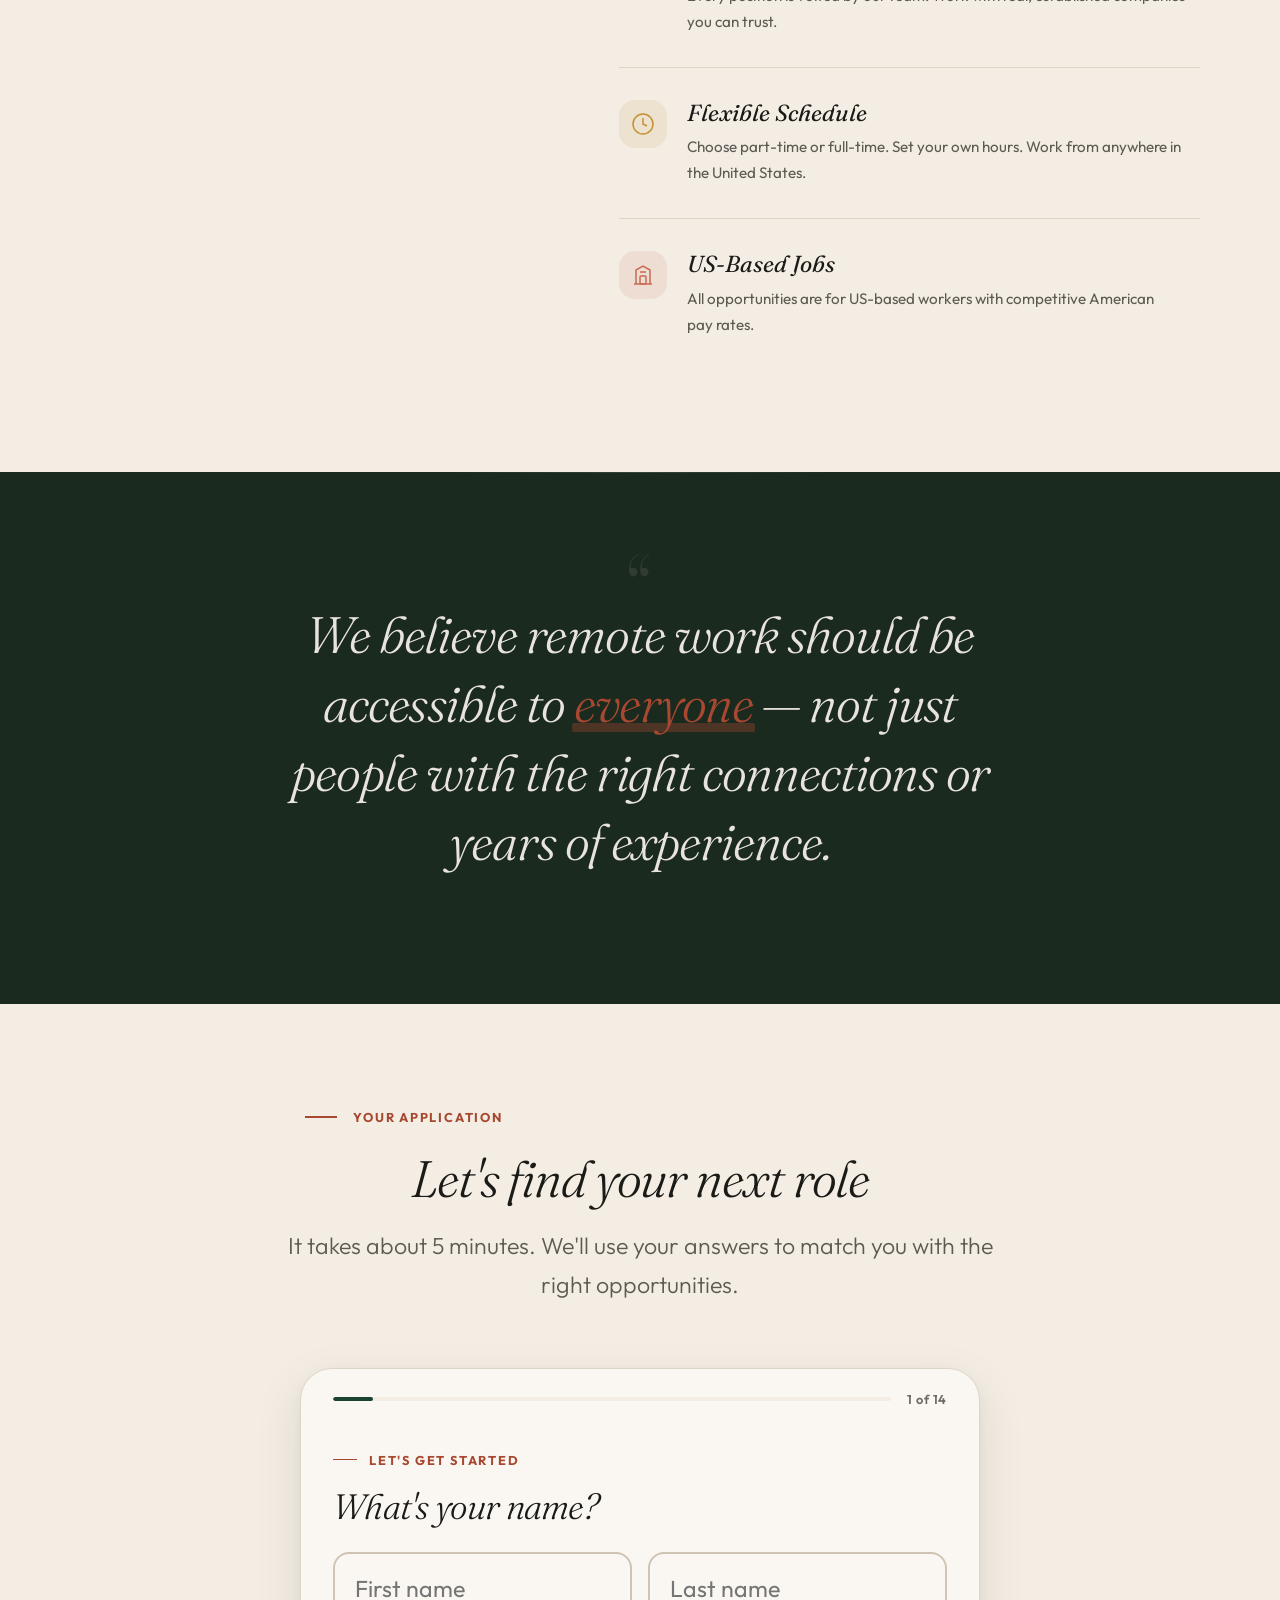
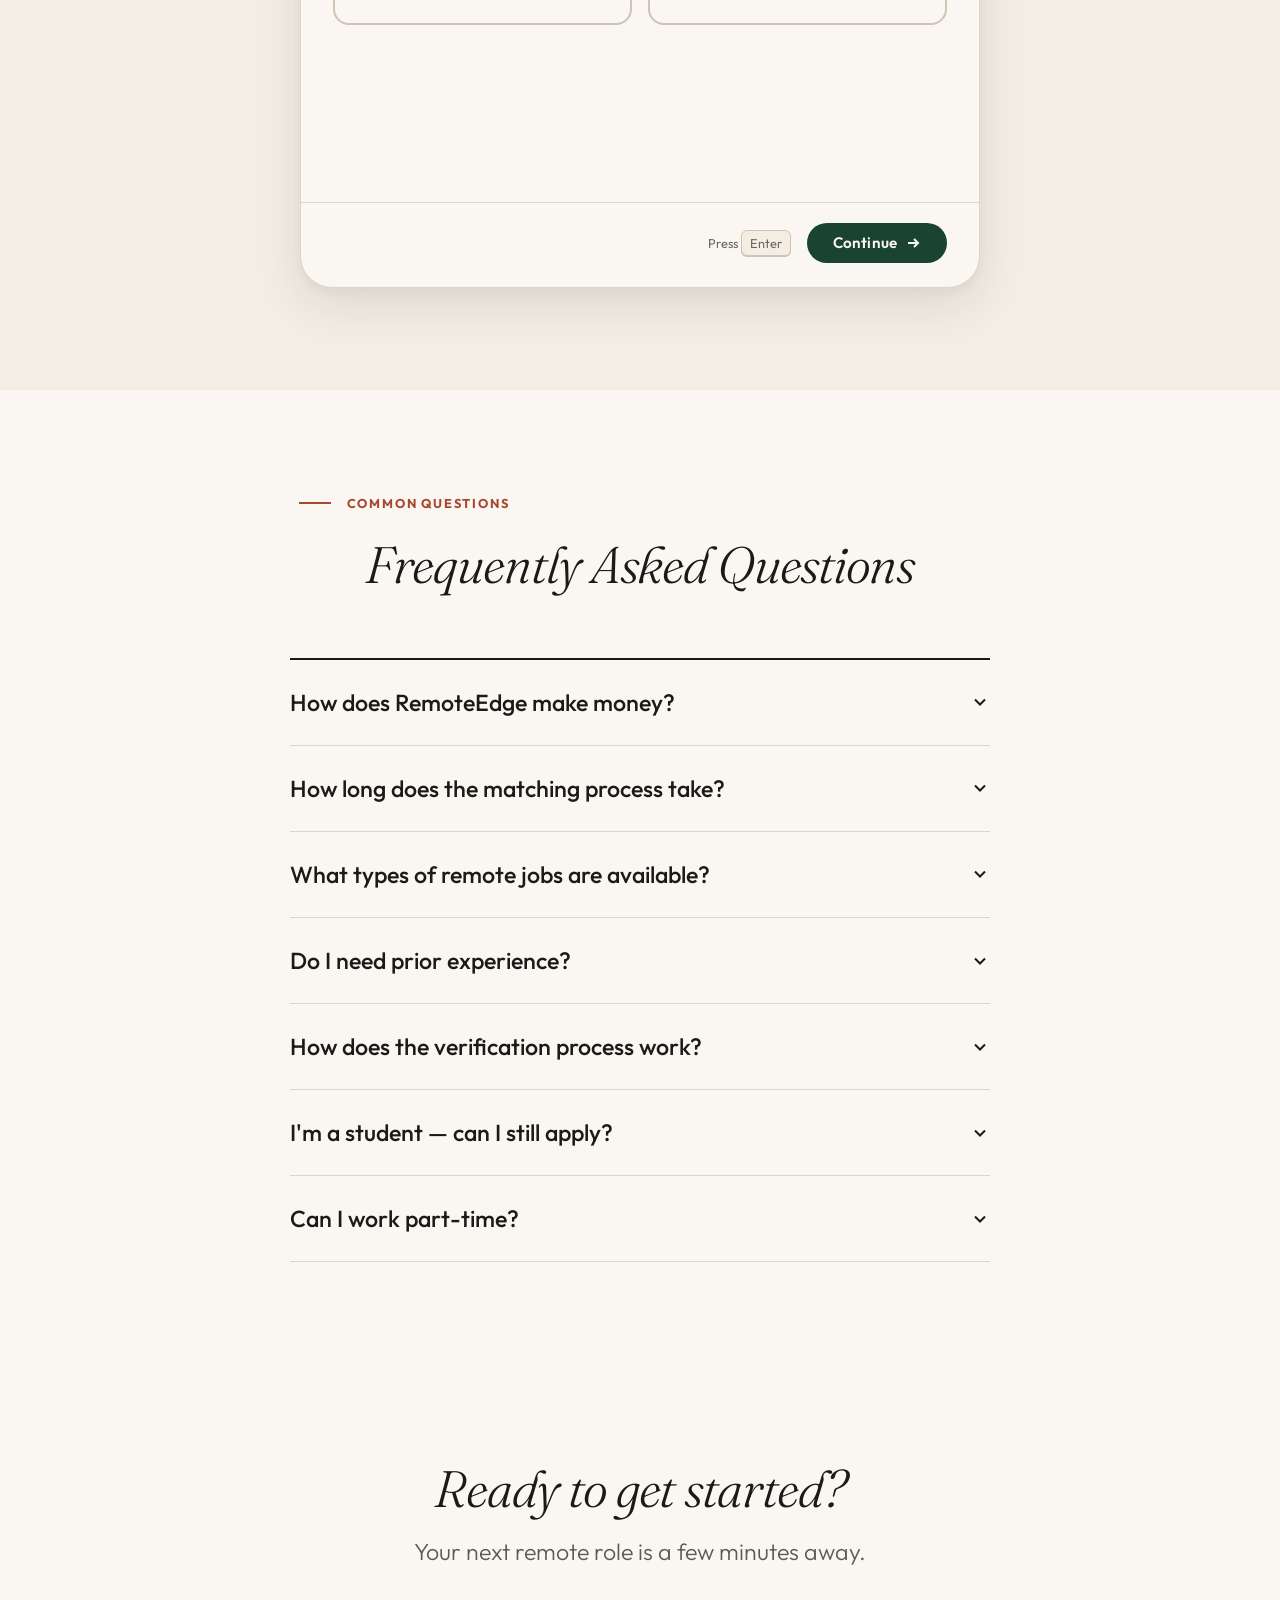
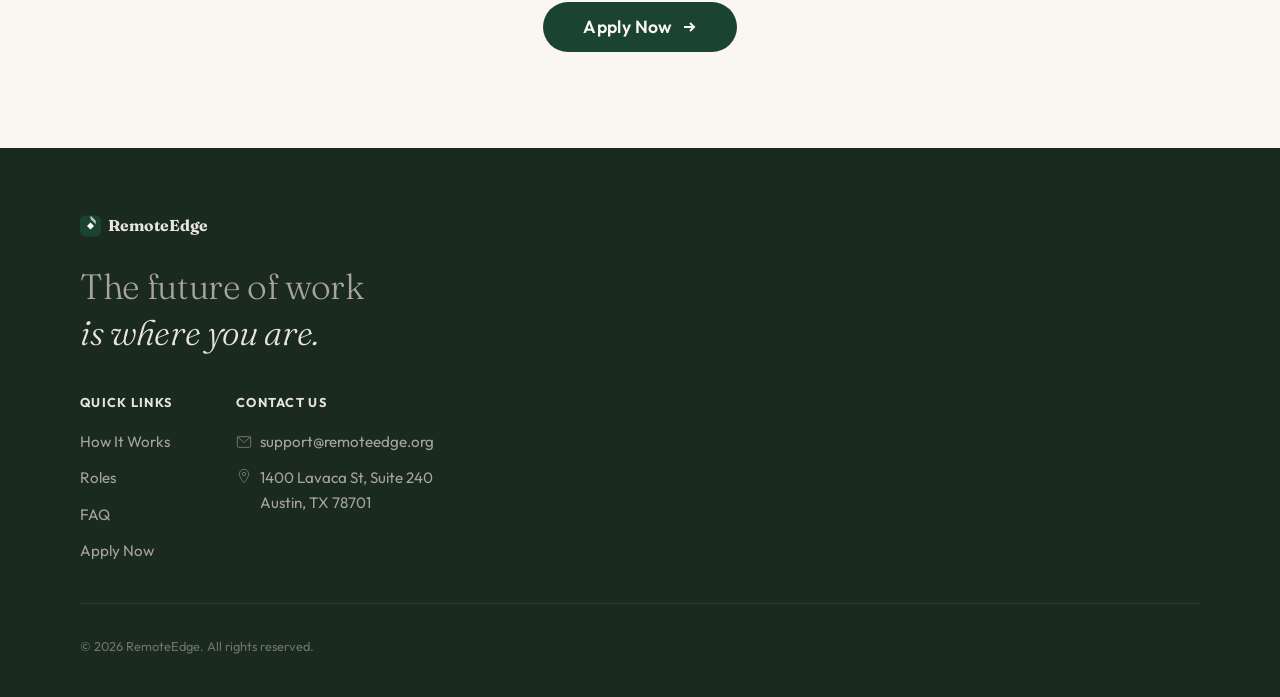
==== commit 3ee03153: "updates" ====
--- a/index.html
+++ b/index.html
@@ -49,6 +49,9 @@
   <link rel="stylesheet" href="./page.css">
 </head>
 <body>
+
+  <!-- Scroll reading progress -->
+  <div class="scroll-progress" id="scroll-progress" aria-hidden="true"></div>
 
   <!-- Grain texture overlay (CSS-only, no realtime SVG filter) -->
   <div class="grain-overlay" aria-hidden="true"></div>
@@ -78,6 +81,7 @@
         <a href="#how-it-works" class="nav-link">How It Works</a>
         <a href="#roles" class="nav-link">Roles</a>
         <a href="#faq" class="nav-link">FAQ</a>
+        <a href="#contact" class="nav-link">Contact</a>
       </nav>
 
       <!-- Right side -->
@@ -98,6 +102,7 @@
         <a href="#how-it-works" class="mobile-menu-link">How It Works</a>
         <a href="#roles" class="mobile-menu-link">Roles</a>
         <a href="#faq" class="mobile-menu-link">FAQ</a>
+        <a href="#contact" class="mobile-menu-link">Contact</a>
         <a href="#apply" class="btn btn-primary mobile-menu-cta">Apply Now</a>
       </nav>
     </div>
@@ -141,41 +146,6 @@
               <svg width="16" height="16" viewBox="0 0 16 16" fill="none" stroke="var(--color-primary)" stroke-width="2"><path d="M13.3 4L6 11.3 2.7 8"/></svg>
               <span>Student-friendly</span>
             </div>
-          </div>
-        </div>
-        <div class="hero-visual fade-in" aria-hidden="true">
-          <!-- Abstract decorative shapes -->
-          <div class="hero-shape hero-shape-1"></div>
-          <div class="hero-shape hero-shape-2"></div>
-          <div class="hero-shape hero-shape-3"></div>
-          <div class="hero-dots">
-            <svg width="200" height="200" viewBox="0 0 200 200" fill="none">
-              <circle cx="20" cy="20" r="3" fill="var(--color-primary)" opacity="0.15"/>
-              <circle cx="60" cy="20" r="3" fill="var(--color-primary)" opacity="0.15"/>
-              <circle cx="100" cy="20" r="3" fill="var(--color-primary)" opacity="0.15"/>
-              <circle cx="140" cy="20" r="3" fill="var(--color-primary)" opacity="0.15"/>
-              <circle cx="180" cy="20" r="3" fill="var(--color-primary)" opacity="0.15"/>
-              <circle cx="20" cy="60" r="3" fill="var(--color-primary)" opacity="0.15"/>
-              <circle cx="60" cy="60" r="3" fill="var(--color-primary)" opacity="0.15"/>
-              <circle cx="100" cy="60" r="3" fill="var(--color-primary)" opacity="0.20"/>
-              <circle cx="140" cy="60" r="3" fill="var(--color-primary)" opacity="0.15"/>
-              <circle cx="180" cy="60" r="3" fill="var(--color-primary)" opacity="0.15"/>
-              <circle cx="20" cy="100" r="3" fill="var(--color-primary)" opacity="0.15"/>
-              <circle cx="60" cy="100" r="3" fill="var(--color-primary)" opacity="0.20"/>
-              <circle cx="100" cy="100" r="5" fill="var(--color-primary)" opacity="0.35"/>
-              <circle cx="140" cy="100" r="3" fill="var(--color-primary)" opacity="0.20"/>
-              <circle cx="180" cy="100" r="3" fill="var(--color-primary)" opacity="0.15"/>
-              <circle cx="20" cy="140" r="3" fill="var(--color-primary)" opacity="0.15"/>
-              <circle cx="60" cy="140" r="3" fill="var(--color-primary)" opacity="0.15"/>
-              <circle cx="100" cy="140" r="3" fill="var(--color-primary)" opacity="0.20"/>
-              <circle cx="140" cy="140" r="3" fill="var(--color-primary)" opacity="0.15"/>
-              <circle cx="180" cy="140" r="3" fill="var(--color-primary)" opacity="0.15"/>
-              <circle cx="20" cy="180" r="3" fill="var(--color-primary)" opacity="0.15"/>
-              <circle cx="60" cy="180" r="3" fill="var(--color-primary)" opacity="0.15"/>
-              <circle cx="100" cy="180" r="3" fill="var(--color-primary)" opacity="0.15"/>
-              <circle cx="140" cy="180" r="3" fill="var(--color-primary)" opacity="0.15"/>
-              <circle cx="180" cy="180" r="3" fill="var(--color-primary)" opacity="0.15"/>
-            </svg>
           </div>
         </div>
       </div>
@@ -328,82 +298,75 @@
          ======================================== -->
     <section class="section why-section" id="why">
       <div class="container">
-        <div class="section-header fade-in">
-          <p class="section-label">Why Choose Us</p>
-          <h2 class="section-title">Your Competitive Edge</h2>
-          <p class="section-subtitle">We make remote work accessible, trustworthy, and rewarding.</p>
-        </div>
-        <div class="why-grid">
-          <div class="why-card fade-in" data-accent="teal">
-            <div class="why-icon">
-              <svg width="24" height="24" viewBox="0 0 24 24" fill="none" stroke="currentColor" stroke-width="1.5">
-                <circle cx="12" cy="12" r="10"/>
-                <path d="M8 12l3 3 5-6"/>
-              </svg>
-            </div>
-            <h3 class="why-title">Quick Application</h3>
-            <p class="why-desc">No cover letters, no long forms. Answer a few questions and we handle the matching for you.</p>
-          </div>
-          <div class="why-card fade-in" data-accent="blue">
-            <div class="why-icon">
-              <svg width="24" height="24" viewBox="0 0 24 24" fill="none" stroke="currentColor" stroke-width="1.5">
-                <path d="M12 2L4 7v5c0 5.55 3.84 10.74 8 12 4.16-1.26 8-6.45 8-12V7l-8-5z"/>
-                <path d="M9 12l2 2 4-4"/>
-              </svg>
-            </div>
-            <h3 class="why-title">Verified Opportunities</h3>
-            <p class="why-desc">Every position is vetted by our team. Work with real, established companies you can trust.</p>
-          </div>
-          <div class="why-card fade-in" data-accent="amber">
-            <div class="why-icon">
-              <svg width="24" height="24" viewBox="0 0 24 24" fill="none" stroke="currentColor" stroke-width="1.5">
-                <circle cx="12" cy="12" r="10"/>
-                <path d="M12 6v6l4 2"/>
-              </svg>
-            </div>
-            <h3 class="why-title">Flexible Schedule</h3>
-            <p class="why-desc">Choose part-time or full-time. Set your own hours. Work from anywhere in the United States.</p>
-          </div>
-          <div class="why-card fade-in" data-accent="coral">
-            <div class="why-icon">
-              <svg width="24" height="24" viewBox="0 0 24 24" fill="none" stroke="currentColor" stroke-width="1.5">
-                <path d="M3 21h18M5 21V7l7-4 7 4v14"/>
-                <rect x="9" y="13" width="6" height="8" rx="1"/>
-                <path d="M9 9h6"/>
-              </svg>
-            </div>
-            <h3 class="why-title">US-Based Jobs</h3>
-            <p class="why-desc">All opportunities are for US-based workers with competitive American pay rates.</p>
+        <div class="why-layout">
+          <div class="why-headline-col fade-in">
+            <p class="section-label">Why Choose Us</p>
+            <h2 class="section-title">Your Competitive Edge</h2>
+            <p class="section-subtitle">We make remote work accessible, trustworthy, and rewarding.</p>
+          </div>
+          <div class="why-benefits-col">
+            <div class="why-benefit fade-in" data-accent="teal">
+              <div class="why-benefit-icon">
+                <svg width="24" height="24" viewBox="0 0 24 24" fill="none" stroke="currentColor" stroke-width="1.5">
+                  <circle cx="12" cy="12" r="10"/>
+                  <path d="M8 12l3 3 5-6"/>
+                </svg>
+              </div>
+              <div class="why-benefit-body">
+                <h3 class="why-benefit-title">Quick Application</h3>
+                <p class="why-benefit-desc">No cover letters, no long forms. Answer a few questions and we handle the matching for you.</p>
+              </div>
+            </div>
+            <div class="why-benefit fade-in" data-accent="blue">
+              <div class="why-benefit-icon">
+                <svg width="24" height="24" viewBox="0 0 24 24" fill="none" stroke="currentColor" stroke-width="1.5">
+                  <path d="M12 2L4 7v5c0 5.55 3.84 10.74 8 12 4.16-1.26 8-6.45 8-12V7l-8-5z"/>
+                  <path d="M9 12l2 2 4-4"/>
+                </svg>
+              </div>
+              <div class="why-benefit-body">
+                <h3 class="why-benefit-title">Verified Opportunities</h3>
+                <p class="why-benefit-desc">Every position is vetted by our team. Work with real, established companies you can trust.</p>
+              </div>
+            </div>
+            <div class="why-benefit fade-in" data-accent="amber">
+              <div class="why-benefit-icon">
+                <svg width="24" height="24" viewBox="0 0 24 24" fill="none" stroke="currentColor" stroke-width="1.5">
+                  <circle cx="12" cy="12" r="10"/>
+                  <path d="M12 6v6l4 2"/>
+                </svg>
+              </div>
+              <div class="why-benefit-body">
+                <h3 class="why-benefit-title">Flexible Schedule</h3>
+                <p class="why-benefit-desc">Choose part-time or full-time. Set your own hours. Work from anywhere in the United States.</p>
+              </div>
+            </div>
+            <div class="why-benefit fade-in" data-accent="coral">
+              <div class="why-benefit-icon">
+                <svg width="24" height="24" viewBox="0 0 24 24" fill="none" stroke="currentColor" stroke-width="1.5">
+                  <path d="M3 21h18M5 21V7l7-4 7 4v14"/>
+                  <rect x="9" y="13" width="6" height="8" rx="1"/>
+                  <path d="M9 9h6"/>
+                </svg>
+              </div>
+              <div class="why-benefit-body">
+                <h3 class="why-benefit-title">US-Based Jobs</h3>
+                <p class="why-benefit-desc">All opportunities are for US-based workers with competitive American pay rates.</p>
+              </div>
+            </div>
           </div>
         </div>
       </div>
     </section>
 
     <!-- ========================================
-         STATS
+         MANIFESTO
          ======================================== -->
-    <section class="section stats-section" aria-label="RemoteEdge statistics">
+    <section class="section manifesto-section" aria-label="Our mission">
       <div class="container">
-        <h2 class="sr-only">RemoteEdge by the Numbers</h2>
-        <div class="stats-grid fade-in">
-          <div class="stat-item">
-            <span class="stat-number" data-target="500">0</span>
-            <span class="stat-suffix">+</span>
-            <p class="stat-label">Remote Positions</p>
-          </div>
-          <div class="stat-divider" aria-hidden="true"></div>
-          <div class="stat-item">
-            <span class="stat-number" data-target="50">0</span>
-            <span class="stat-suffix">+</span>
-            <p class="stat-label">Partner Companies</p>
-          </div>
-          <div class="stat-divider" aria-hidden="true"></div>
-          <div class="stat-item">
-            <span class="stat-number" data-target="98">0</span>
-            <span class="stat-suffix">%</span>
-            <p class="stat-label">Satisfaction Rate</p>
-          </div>
-        </div>
+        <blockquote class="manifesto fade-in">
+          <p>We believe remote work should be accessible to <em>everyone</em> &mdash; not just people with the right connections or years of experience.</p>
+        </blockquote>
       </div>
     </section>
 
@@ -412,6 +375,11 @@
          ======================================== -->
     <section class="section form-section" id="apply">
       <div class="container">
+        <div class="section-header fade-in">
+          <p class="section-label">Your Application</p>
+          <h2 class="section-title">Let's find your next role</h2>
+          <p class="section-subtitle">It takes about 5 minutes. We'll use your answers to match you with the right opportunities.</p>
+        </div>
         <div class="convo-wrapper" id="convo-wrapper">
 
           <!-- Progress -->
@@ -479,7 +447,7 @@
                   <input type="text" id="cf-schoolName" class="convo-input" placeholder="e.g. University of Texas at Austin" data-required aria-label="School name">
                   <span class="convo-error">Please enter your school name</span>
                 </div>
-                <div class="convo-field" style="margin-top: var(--space-4)">
+                <div class="convo-field convo-field--spaced">
                   <input type="email" id="cf-schoolEmail" class="convo-input" placeholder="you@university.edu" data-required data-type="email" aria-label="School email address">
                   <span class="convo-error">Please enter a valid school email address</span>
                 </div>
@@ -504,8 +472,8 @@
               <h2 class="convo-question">Which state are you based in?</h2>
               <div class="convo-fields">
                 <div class="convo-field">
-                  <select id="cf-state" class="convo-select" data-required aria-label="State">
-                    <option value="">Select your state</option>
+                  <select id="cf-state" class="convo-select" data-required required aria-label="State">
+                    <option value="" disabled selected>Select your state</option>
                     <option value="AL">Alabama</option><option value="AK">Alaska</option><option value="AZ">Arizona</option>
                     <option value="AR">Arkansas</option><option value="CA">California</option><option value="CO">Colorado</option>
                     <option value="CT">Connecticut</option><option value="DE">Delaware</option><option value="FL">Florida</option>
@@ -801,12 +769,28 @@
       </div>
     </section>
 
+    <!-- ========================================
+         CLOSING CTA
+         ======================================== -->
+    <section class="section cta-section">
+      <div class="container">
+        <div class="cta-block fade-in">
+          <h2 class="cta-title">Ready to get started?</h2>
+          <p class="cta-desc">Your next remote role is a few minutes away.</p>
+          <a href="#apply" class="btn btn-primary btn-lg">
+            Apply Now
+            <svg width="16" height="16" viewBox="0 0 16 16" fill="none" stroke="currentColor" stroke-width="2"><path d="M3 8h10M9 4l4 4-4 4"/></svg>
+          </a>
+        </div>
+      </div>
+    </section>
+
   </main>
 
   <!-- ========================================
        FOOTER
        ======================================== -->
-  <footer class="footer">
+  <footer class="footer" id="contact">
     <div class="container footer-inner">
       <div class="footer-brand">
         <a href="#" class="nav-logo footer-logo" aria-label="RemoteEdge Home">
@@ -819,12 +803,26 @@
         </a>
         <p class="footer-pullquote">The future of work<br><em>is where you are.</em></p>
       </div>
-      <nav class="footer-nav" aria-label="Footer navigation">
-        <a href="#how-it-works">How It Works</a>
-        <a href="#roles">Roles</a>
-        <a href="#faq">FAQ</a>
-        <a href="#apply">Apply Now</a>
-      </nav>
+      <div class="footer-columns">
+        <nav class="footer-nav" aria-label="Footer navigation">
+          <h4 class="footer-nav-heading">Quick Links</h4>
+          <a href="#how-it-works">How It Works</a>
+          <a href="#roles">Roles</a>
+          <a href="#faq">FAQ</a>
+          <a href="#apply">Apply Now</a>
+        </nav>
+        <div class="footer-contact-info">
+          <h4 class="footer-nav-heading">Contact Us</h4>
+          <a href="mailto:support@remoteedge.org" class="footer-contact-link">
+            <svg width="16" height="16" viewBox="0 0 24 24" fill="none" stroke="currentColor" stroke-width="1.5"><rect x="2" y="4" width="20" height="16" rx="2"/><path d="M22 4L12 13 2 4"/></svg>
+            support@remoteedge.org
+          </a>
+          <p class="footer-address">
+            <svg width="16" height="16" viewBox="0 0 24 24" fill="none" stroke="currentColor" stroke-width="1.5"><path d="M12 2C8.13 2 5 5.13 5 9c0 5.25 7 13 7 13s7-7.75 7-13c0-3.87-3.13-7-7-7z"/><circle cx="12" cy="9" r="2.5"/></svg>
+            1400 Lavaca St, Suite 240<br>Austin, TX 78701
+          </p>
+        </div>
+      </div>
       <div class="footer-bottom">
         <p class="footer-copyright">&copy; 2026 RemoteEdge. All rights reserved.</p>
       </div>
--- a/page.css
+++ b/page.css
@@ -1,3 +1,28 @@
+/* Fix scroll-padding for 72px sticky nav */
+html {
+  scroll-padding-top: 88px;
+}
+
+/* ========================================
+   SCROLL PROGRESS BAR
+   ======================================== */
+
+.scroll-progress {
+  position: fixed;
+  top: 0;
+  left: 0;
+  height: 3px;
+  width: 0%;
+  background: var(--color-primary);
+  z-index: 101;
+  pointer-events: none;
+  transition: width 80ms linear;
+}
+
+[data-theme="dark"] .scroll-progress {
+  background: var(--color-accent);
+}
+
 /* ========================================
    NAVIGATION
    ======================================== */
@@ -210,13 +235,53 @@
 
 @media (min-width: 1024px) {
   .hero-container {
-    grid-template-columns: 1.2fr 0.8fr;
-    gap: var(--space-16);
+    grid-template-columns: 1fr;
+    justify-items: center;
+    text-align: center;
   }
 }
 
 .hero-content {
-  max-width: 640px;
+  max-width: 720px;
+}
+
+@media (min-width: 1024px) {
+  .hero-content {
+    max-width: 780px;
+  }
+  .hero-subtitle {
+    margin-inline: auto;
+  }
+  .hero-actions {
+    justify-content: center;
+  }
+  .hero-trust {
+    justify-content: center;
+  }
+}
+
+/* Oversized decorative background text */
+.hero::after {
+  content: 'REMOTE';
+  position: absolute;
+  bottom: -6%;
+  right: -3%;
+  font-family: var(--font-display);
+  font-size: clamp(8rem, 18vw, 22rem);
+  font-weight: 300;
+  font-style: italic;
+  color: var(--color-primary);
+  opacity: 0.035;
+  pointer-events: none;
+  z-index: 0;
+  letter-spacing: -0.05em;
+  line-height: 1;
+  white-space: nowrap;
+  user-select: none;
+}
+
+[data-theme="dark"] .hero::after {
+  opacity: 0.04;
 }
 
 .hero-badge {
@@ -313,66 +378,6 @@
   flex-shrink: 0;
 }
 
-/* Hero decorative visual */
-.hero-visual {
-  position: relative;
-  display: none;
-  height: 440px;
-}
-
-@media (min-width: 1024px) {
-  .hero-visual {
-    display: block;
-  }
-}
-
-.hero-shape {
-  position: absolute;
-  border-radius: var(--radius-2xl);
-  will-change: transform;
-}
-
-.hero-shape-1 {
-  width: 260px;
-  height: 260px;
-  top: 0;
-  right: 10px;
-  background: linear-gradient(135deg, var(--color-primary-highlight), color-mix(in srgb, var(--color-primary) 10%, transparent));
-  border: 1px solid color-mix(in srgb, var(--color-primary) 12%, transparent);
-  transform: rotate(12deg);
-  box-shadow: var(--shadow-xl);
-}
-
-.hero-shape-2 {
-  width: 190px;
-  height: 190px;
-  bottom: 20px;
-  right: 90px;
-  background: linear-gradient(135deg, var(--color-accent-highlight), color-mix(in srgb, var(--color-accent) 10%, transparent));
-  border: 1px solid color-mix(in srgb, var(--color-accent) 10%, transparent);
-  transform: rotate(-8deg);
-  box-shadow: var(--shadow-lg);
-}
-
-.hero-shape-3 {
-  width: 140px;
-  height: 140px;
-  top: 70px;
-  left: 0;
-  background: linear-gradient(135deg, color-mix(in srgb, var(--color-cat-amber) 12%, var(--color-bg)), color-mix(in srgb, var(--color-cat-amber) 6%, transparent));
-  border: 1px solid color-mix(in srgb, var(--color-cat-amber) 10%, transparent);
-  transform: rotate(5deg);
-  border-radius: var(--radius-full);
-  box-shadow: var(--shadow-lg);
-}
-
-.hero-dots {
-  position: absolute;
-  top: 50%;
-  left: 50%;
-  transform: translate(-50%, -50%);
-  opacity: 0.6;
-}
 
 /* Hero entrance choreography — staggered reveals */
 @keyframes hero-enter {
@@ -502,6 +507,61 @@
 
 .category-icon svg {
   display: inline;
+  transition: transform 0.5s cubic-bezier(0.16, 1, 0.3, 1);
+}
+
+/* Each category icon has a unique hover animation */
+.category-card:hover .category-icon[data-cat="purple"] svg {
+  animation: icon-spin 0.7s cubic-bezier(0.16, 1, 0.3, 1);
+}
+
+.category-card:hover .category-icon[data-cat="blue"] svg {
+  animation: icon-bounce 0.5s cubic-bezier(0.16, 1, 0.3, 1);
+}
+
+.category-card:hover .category-icon[data-cat="coral"] svg {
+  animation: icon-wiggle 0.4s cubic-bezier(0.16, 1, 0.3, 1);
+}
+
+.category-card:hover .category-icon[data-cat="teal"] svg {
+  animation: icon-tilt 0.5s cubic-bezier(0.16, 1, 0.3, 1);
+}
+
+.category-card:hover .category-icon[data-cat="amber"] svg {
+  animation: icon-pulse 0.5s cubic-bezier(0.16, 1, 0.3, 1);
+}
+
+.category-card:hover .category-icon[data-cat="indigo"] svg {
+  animation: icon-bounce 0.5s cubic-bezier(0.16, 1, 0.3, 1) 0.05s;
+}
+
+@keyframes icon-spin {
+  from { transform: rotate(0deg); }
+  to { transform: rotate(360deg); }
+}
+
+@keyframes icon-bounce {
+  0%, 100% { transform: translateY(0); }
+  35% { transform: translateY(-5px); }
+  65% { transform: translateY(-2px); }
+}
+
+@keyframes icon-wiggle {
+  0%, 100% { transform: rotate(0deg); }
+  20% { transform: rotate(-6deg); }
+  40% { transform: rotate(5deg); }
+  60% { transform: rotate(-3deg); }
+  80% { transform: rotate(2deg); }
+}
+
+@keyframes icon-tilt {
+  0%, 100% { transform: rotate(0deg); }
+  50% { transform: rotate(-12deg); }
+}
+
+@keyframes icon-pulse {
+  0%, 100% { transform: scale(1); }
+  50% { transform: scale(1.15); }
 }
 
 .category-icon[data-cat="purple"] { background: color-mix(in srgb, var(--color-cat-purple) 12%, var(--color-surface)); }
@@ -679,60 +739,102 @@
   position: relative;
 }
 
-.why-grid {
+/* Why section — asymmetric editorial layout */
+.why-layout {
   display: grid;
-  grid-template-columns: repeat(auto-fill, minmax(min(260px, 100%), 1fr));
-  gap: var(--space-6);
-}
-
-.why-card {
-  --_card-color: var(--color-primary);
-  padding: var(--space-8);
-  border-radius: var(--radius-xl);
-  background: var(--color-bg);
-  border: 1px solid var(--color-divider);
-  transition: transform var(--transition-interactive),
-              box-shadow var(--transition-interactive),
-              border-color var(--transition-interactive);
-}
-
-.why-card[data-accent="teal"]  { --_card-color: var(--color-cat-teal); }
-.why-card[data-accent="blue"]  { --_card-color: var(--color-cat-blue); }
-.why-card[data-accent="amber"] { --_card-color: var(--color-cat-amber); }
-.why-card[data-accent="coral"] { --_card-color: var(--color-cat-coral); }
-
-.why-card:hover {
-  transform: translateY(-6px);
-  box-shadow: var(--shadow-lg);
-  border-color: color-mix(in srgb, var(--_card-color) 25%, var(--color-divider));
-}
-
-.why-icon {
-  width: 56px;
-  height: 56px;
+  grid-template-columns: 1fr;
+  gap: var(--space-12);
+}
+
+@media (min-width: 768px) {
+  .why-layout {
+    grid-template-columns: 0.45fr 0.55fr;
+    gap: var(--space-16);
+    align-items: start;
+  }
+}
+
+.why-headline-col .section-label {
+  justify-content: flex-start;
+}
+
+.why-headline-col .section-title {
+  text-align: left;
+}
+
+.why-headline-col .section-subtitle {
+  text-align: left;
+}
+
+@media (min-width: 768px) {
+  .why-headline-col {
+    position: sticky;
+    top: 100px;
+  }
+}
+
+.why-benefits-col {
+  display: flex;
+  flex-direction: column;
+  gap: 0;
+}
+
+.why-benefit {
+  --_benefit-color: var(--color-primary);
+  display: flex;
+  gap: var(--space-5);
+  padding: var(--space-8) 0;
+  border-bottom: 1px solid var(--color-divider);
+  transition: transform var(--transition-interactive);
+}
+
+.why-benefit:first-child {
+  border-top: 2px solid var(--color-text);
+  padding-top: var(--space-8);
+}
+
+.why-benefit:last-child {
+  border-bottom: none;
+}
+
+.why-benefit:hover {
+  transform: translateX(4px);
+}
+
+.why-benefit[data-accent="teal"]  { --_benefit-color: var(--color-cat-teal); }
+.why-benefit[data-accent="blue"]  { --_benefit-color: var(--color-cat-blue); }
+.why-benefit[data-accent="amber"] { --_benefit-color: var(--color-cat-amber); }
+.why-benefit[data-accent="coral"] { --_benefit-color: var(--color-cat-coral); }
+
+.why-benefit-icon {
+  width: 48px;
+  height: 48px;
   border-radius: var(--radius-lg);
-  background: color-mix(in srgb, var(--_card-color) 12%, var(--color-surface));
-  color: var(--_card-color);
+  background: color-mix(in srgb, var(--_benefit-color) 12%, var(--color-surface));
+  color: var(--_benefit-color);
   display: flex;
   align-items: center;
   justify-content: center;
-  margin-bottom: var(--space-6);
+  flex-shrink: 0;
   transition: background-color var(--transition-interactive),
-              transform var(--transition-interactive),
               color var(--transition-interactive);
 }
 
-.why-card:hover .why-icon {
-  background: var(--_card-color);
-  transform: scale(1.08);
+.why-benefit:hover .why-benefit-icon {
+  background: var(--_benefit-color);
   color: var(--color-text-inverse);
 }
 
-.why-icon svg {
+.why-benefit-icon svg {
   display: inline;
 }
 
-.why-title {
+.why-benefit-body {
+  flex: 1;
+  min-width: 0;
+}
+
+.why-benefit-title {
   font-family: var(--font-display);
   font-size: var(--text-lg);
   font-weight: 400;
@@ -741,116 +843,93 @@
   margin-bottom: var(--space-2);
 }
 
-.why-desc {
+.why-benefit-desc {
   font-size: var(--text-sm);
   color: var(--color-text-muted);
   line-height: 1.7;
 }
 
 /* ========================================
-   STATS — dark breakout section
+   MANIFESTO — editorial statement section
    ======================================== */
 
-.stats-section {
+.manifesto-section {
   background: var(--color-dark-bg);
-  padding-block: clamp(var(--space-16), 8vw, 8rem);
+  padding-block: clamp(var(--space-20), 10vw, 10rem);
   position: relative;
   overflow: hidden;
 }
 
-/* Decorative gradient orbs */
-.stats-section::before,
-.stats-section::after {
+/* Subtle decorative line */
+.manifesto-section::before {
   content: '';
   position: absolute;
-  border-radius: 50%;
-  pointer-events: none;
-}
-
-.stats-section::before {
-  width: 400px;
-  height: 400px;
-  top: -200px;
-  left: -100px;
-  background: radial-gradient(circle, color-mix(in srgb, var(--color-primary) 15%, transparent), transparent 70%);
-}
-
-.stats-section::after {
-  width: 300px;
-  height: 300px;
-  bottom: -150px;
-  right: -50px;
-  background: radial-gradient(circle, color-mix(in srgb, var(--color-accent) 10%, transparent), transparent 70%);
-}
-
-.stats-grid {
-  display: flex;
-  flex-direction: column;
-  align-items: center;
-  gap: var(--space-10);
+  top: 0;
+  left: 50%;
+  transform: translateX(-50%);
+  width: min(60%, 400px);
+  height: 1px;
+  background: linear-gradient(90deg, transparent, var(--color-dark-text-muted), transparent);
+  opacity: 0.2;
+}
+
+.manifesto {
+  max-width: 760px;
+  margin-inline: auto;
   text-align: center;
   position: relative;
-  z-index: 1;
-}
-
-@media (min-width: 768px) {
-  .stats-grid {
-    flex-direction: row;
-    justify-content: center;
-    gap: var(--space-16);
-  }
-}
-
-.stat-item {
-  display: flex;
-  flex-direction: row;
-  align-items: baseline;
-  gap: var(--space-1);
-  flex-wrap: wrap;
-  justify-content: center;
-}
-
-.stat-number {
-  font-family: var(--font-display);
-  font-size: var(--text-3xl);
-  font-weight: 300;
-  font-style: italic;
-  color: var(--color-dark-text);
-  line-height: 1;
-}
-
-.stat-suffix {
+}
+
+.manifesto p {
   font-family: var(--font-display);
   font-size: var(--text-2xl);
   font-weight: 300;
   font-style: italic;
+  color: var(--color-dark-text);
+  line-height: 1.35;
+  letter-spacing: -0.02em;
+}
+
+.manifesto em {
+  font-style: italic;
   color: var(--color-accent);
+  position: relative;
+}
+
+.manifesto em::after {
+  content: '';
+  position: absolute;
+  bottom: 0.05em;
+  left: -0.03em;
+  right: -0.03em;
+  height: 0.18em;
+  background: var(--color-accent);
+  opacity: 0.35;
+  border-radius: 2px;
+  z-index: -1;
+  transform: scaleX(0);
+  transform-origin: left;
+  transition: transform 0.8s cubic-bezier(0.16, 1, 0.3, 1) 0.4s;
+}
+
+.manifesto.js-reveal-visible em::after {
+  transform: scaleX(1);
+}
+
+/* Decorative quotation mark */
+.manifesto::before {
+  content: '\201C';
+  position: absolute;
+  top: -0.55em;
+  left: 50%;
+  transform: translateX(-50%);
+  font-family: var(--font-display);
+  font-size: clamp(4rem, 8vw, 8rem);
+  font-weight: 300;
+  color: var(--color-dark-text-muted);
+  opacity: 0.15;
   line-height: 1;
-}
-
-.stat-label {
-  width: 100%;
-  font-family: var(--font-body);
-  font-size: var(--text-xs);
-  font-weight: 500;
-  letter-spacing: 0.1em;
-  text-transform: uppercase;
-  color: var(--color-dark-text-muted);
-  margin-top: var(--space-4);
-}
-
-.stat-divider {
-  display: none;
-}
-
-@media (min-width: 768px) {
-  .stat-divider {
-    display: block;
-    width: 1px;
-    height: 72px;
-    background: linear-gradient(180deg, transparent, var(--color-dark-text-muted), transparent);
-    opacity: 0.3;
-  }
+  pointer-events: none;
 }
 
 /* ========================================
@@ -1009,6 +1088,10 @@
   display: flex;
   flex-direction: column;
   gap: var(--space-2);
+}
+
+.convo-field--spaced {
+  margin-top: var(--space-4);
 }
 
 .convo-field-row {
@@ -1036,6 +1119,32 @@
   transition: border-color var(--transition-interactive),
               box-shadow var(--transition-interactive);
   width: 100%;
+}
+
+.convo-select {
+  appearance: none;
+  -webkit-appearance: none;
+  background-image: url("data:image/svg+xml,%3Csvg width='12' height='8' viewBox='0 0 12 8' fill='none' xmlns='http://www.w3.org/2000/svg'%3E%3Cpath d='M1 1.5L6 6.5L11 1.5' stroke='%235C5A52' stroke-width='1.5' stroke-linecap='round' stroke-linejoin='round'/%3E%3C/svg%3E");
+  background-repeat: no-repeat;
+  background-position: right var(--space-5) center;
+  padding-right: var(--space-12);
+  cursor: pointer;
+}
+
+.convo-select:invalid {
+  color: var(--color-text-faint);
+}
+
+.convo-select option {
+  color: var(--color-text);
+}
+
+.convo-select option[value=""] {
+  color: var(--color-text-faint);
+}
+
+[data-theme="dark"] .convo-select {
+  background-image: url("data:image/svg+xml,%3Csvg width='12' height='8' viewBox='0 0 12 8' fill='none' xmlns='http://www.w3.org/2000/svg'%3E%3Cpath d='M1 1.5L6 6.5L11 1.5' stroke='%23A8A498' stroke-width='1.5' stroke-linecap='round' stroke-linejoin='round'/%3E%3C/svg%3E");
 }
 
 .convo-input:focus,
@@ -1137,6 +1246,13 @@
   background: var(--color-primary);
   color: var(--color-text-inverse);
   box-shadow: 0 4px 16px color-mix(in srgb, var(--color-primary) 30%, transparent);
+  animation: choice-pop 0.35s cubic-bezier(0.16, 1, 0.3, 1);
+}
+
+@keyframes choice-pop {
+  0% { transform: scale(1); }
+  40% { transform: scale(1.06); }
+  100% { transform: scale(1); }
 }
 
 .convo-choice.selected svg {
@@ -1503,10 +1619,33 @@
   color: var(--color-accent);
 }
 
+.footer-columns {
+  display: grid;
+  grid-template-columns: 1fr;
+  gap: var(--space-10);
+}
+
+@media (min-width: 640px) {
+  .footer-columns {
+    grid-template-columns: auto 1fr;
+    gap: var(--space-16);
+  }
+}
+
 .footer-nav {
   display: flex;
-  flex-wrap: wrap;
-  gap: var(--space-6);
+  flex-direction: column;
+  gap: var(--space-3);
+}
+
+.footer-nav-heading {
+  font-family: var(--font-body);
+  font-size: var(--text-xs);
+  font-weight: 700;
+  text-transform: uppercase;
+  letter-spacing: 0.1em;
+  color: var(--color-dark-text);
+  margin-bottom: var(--space-2);
 }
 
 .footer-nav a {
@@ -1520,6 +1659,48 @@
   color: var(--color-dark-text);
 }
 
+.footer-contact-info {
+  display: flex;
+  flex-direction: column;
+  gap: var(--space-3);
+}
+
+.footer-contact-link {
+  display: inline-flex;
+  align-items: center;
+  gap: var(--space-2);
+  font-size: var(--text-sm);
+  color: var(--color-dark-text-muted);
+  text-decoration: none;
+  transition: color var(--transition-interactive);
+}
+
+.footer-contact-link:hover {
+  color: var(--color-dark-text);
+}
+
+.footer-contact-link svg {
+  display: inline;
+  flex-shrink: 0;
+  opacity: 0.6;
+}
+
+.footer-address {
+  display: flex;
+  align-items: flex-start;
+  gap: var(--space-2);
+  font-size: var(--text-sm);
+  color: var(--color-dark-text-muted);
+  line-height: 1.6;
+}
+
+.footer-address svg {
+  display: inline;
+  flex-shrink: 0;
+  margin-top: 2px;
+  opacity: 0.6;
+}
+
 .footer-bottom {
   display: flex;
   flex-direction: column;
@@ -1540,6 +1721,40 @@
   font-size: var(--text-xs);
   color: var(--color-dark-text-muted);
   opacity: 0.6;
+}
+
+/* ========================================
+   CLOSING CTA
+   ======================================== */
+
+.cta-section {
+  background: var(--color-bg);
+  text-align: center;
+  padding-block: clamp(var(--space-16), 8vw, var(--space-24));
+}
+
+.cta-block {
+  max-width: 500px;
+  margin-inline: auto;
+}
+
+.cta-title {
+  font-family: var(--font-display);
+  font-size: var(--text-2xl);
+  font-weight: 300;
+  font-style: italic;
+  color: var(--color-text);
+  margin-bottom: var(--space-4);
+  letter-spacing: -0.02em;
+  line-height: 1.1;
+}
+
+.cta-desc {
+  font-family: var(--font-body);
+  font-size: var(--text-lg);
+  font-weight: 300;
+  color: var(--color-text-muted);
+  margin-bottom: var(--space-8);
 }
 
 /* ========================================
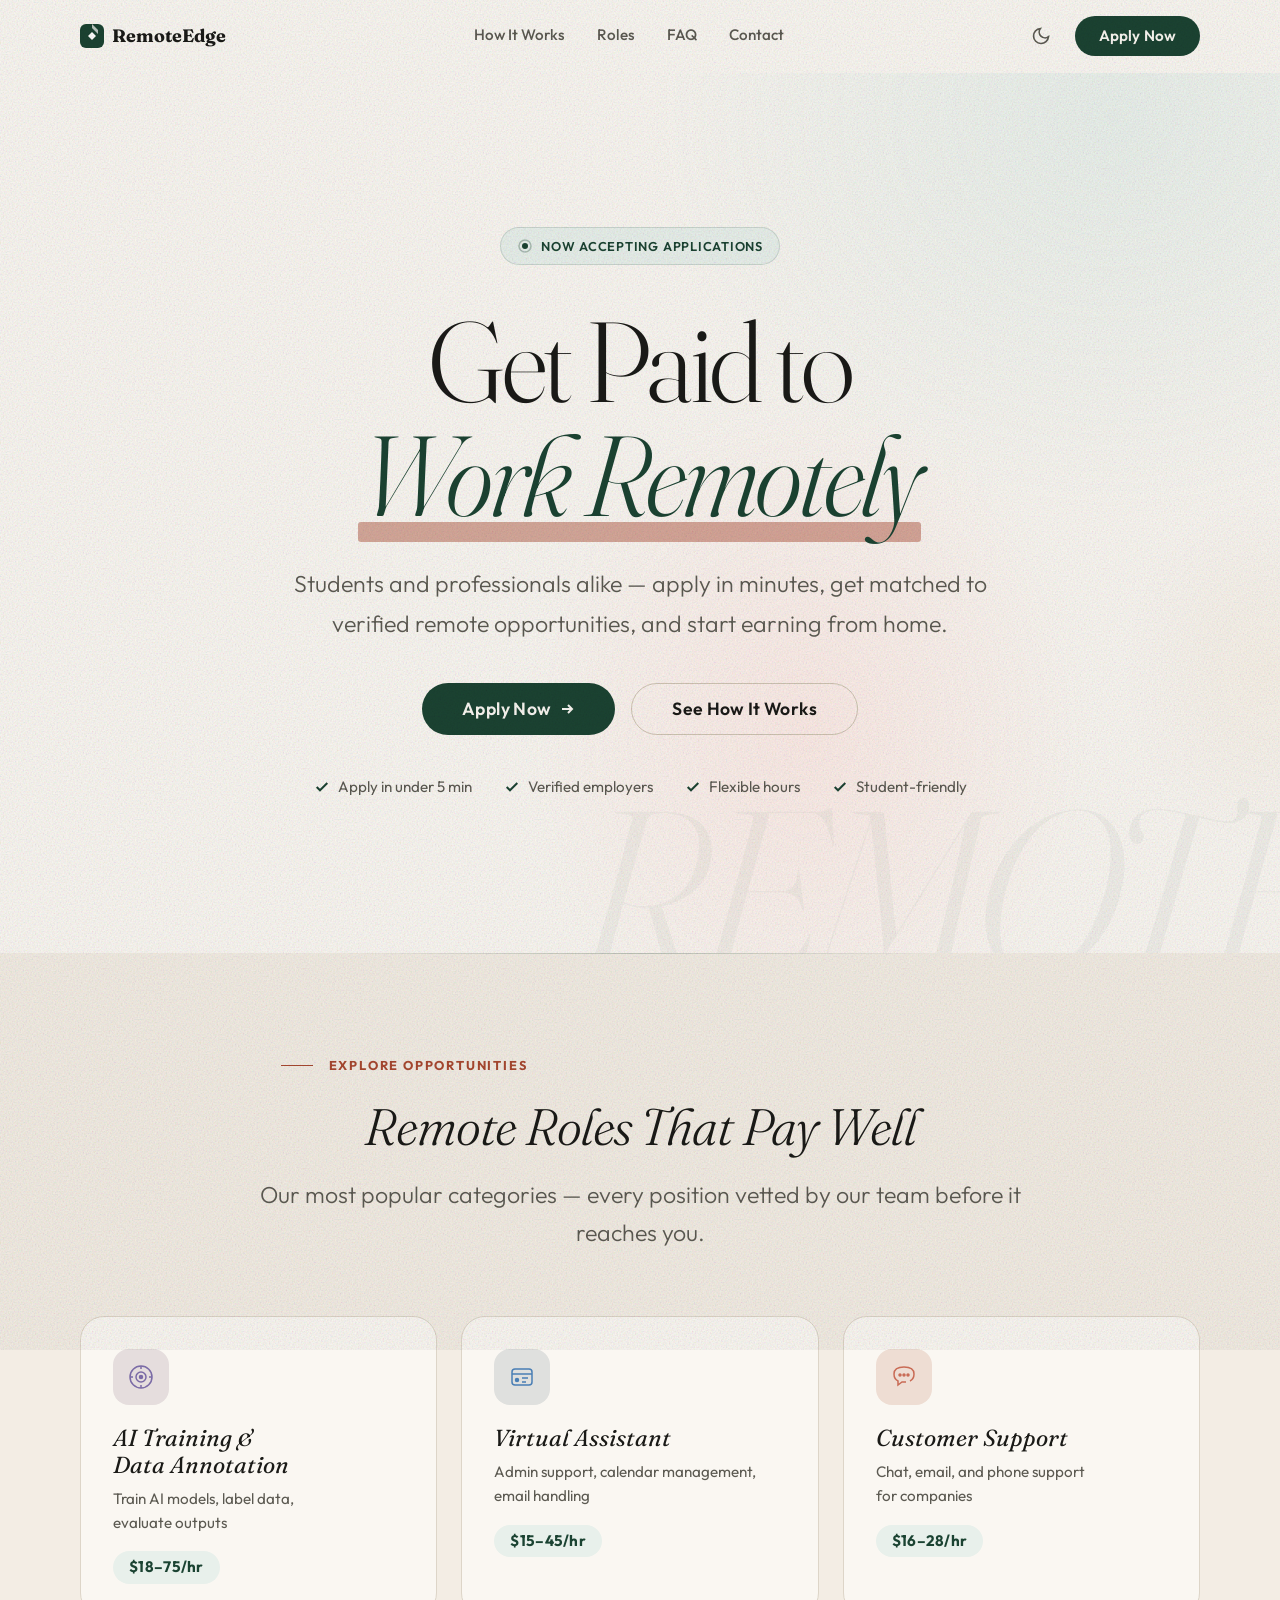
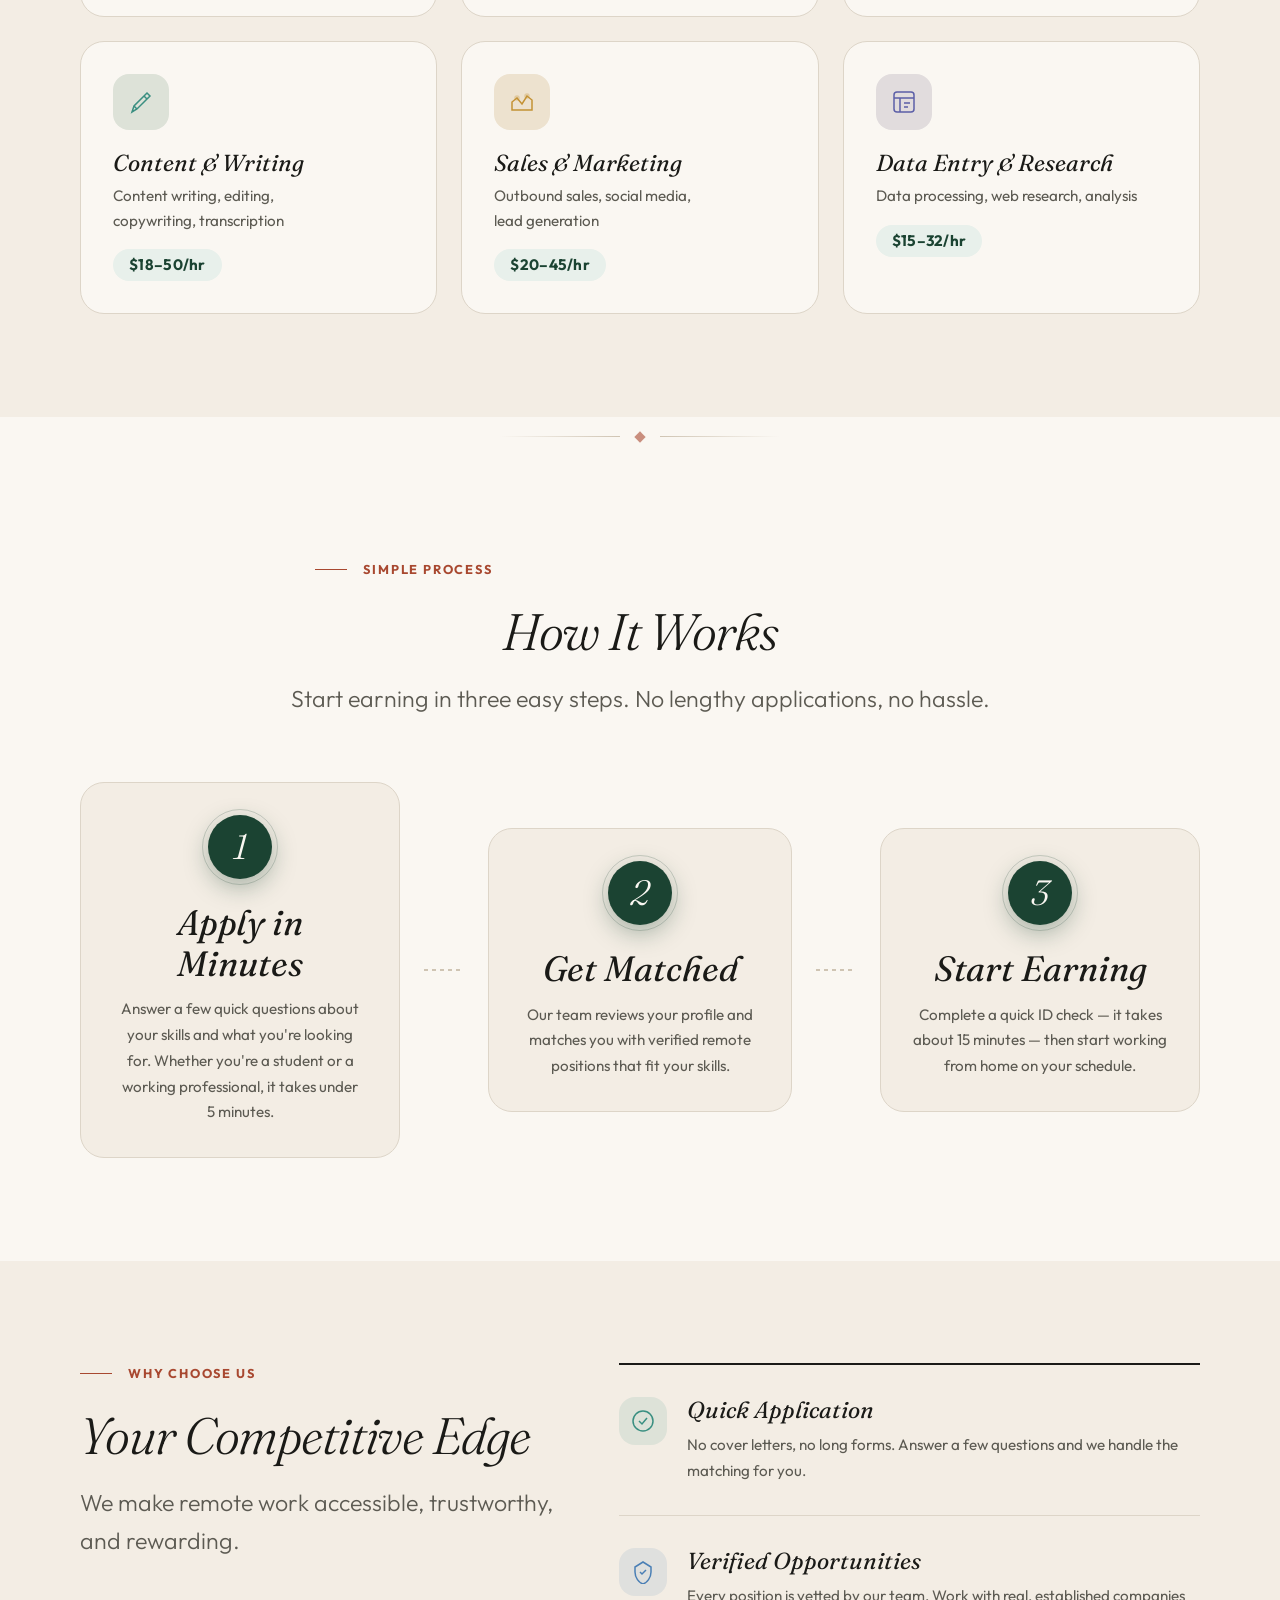
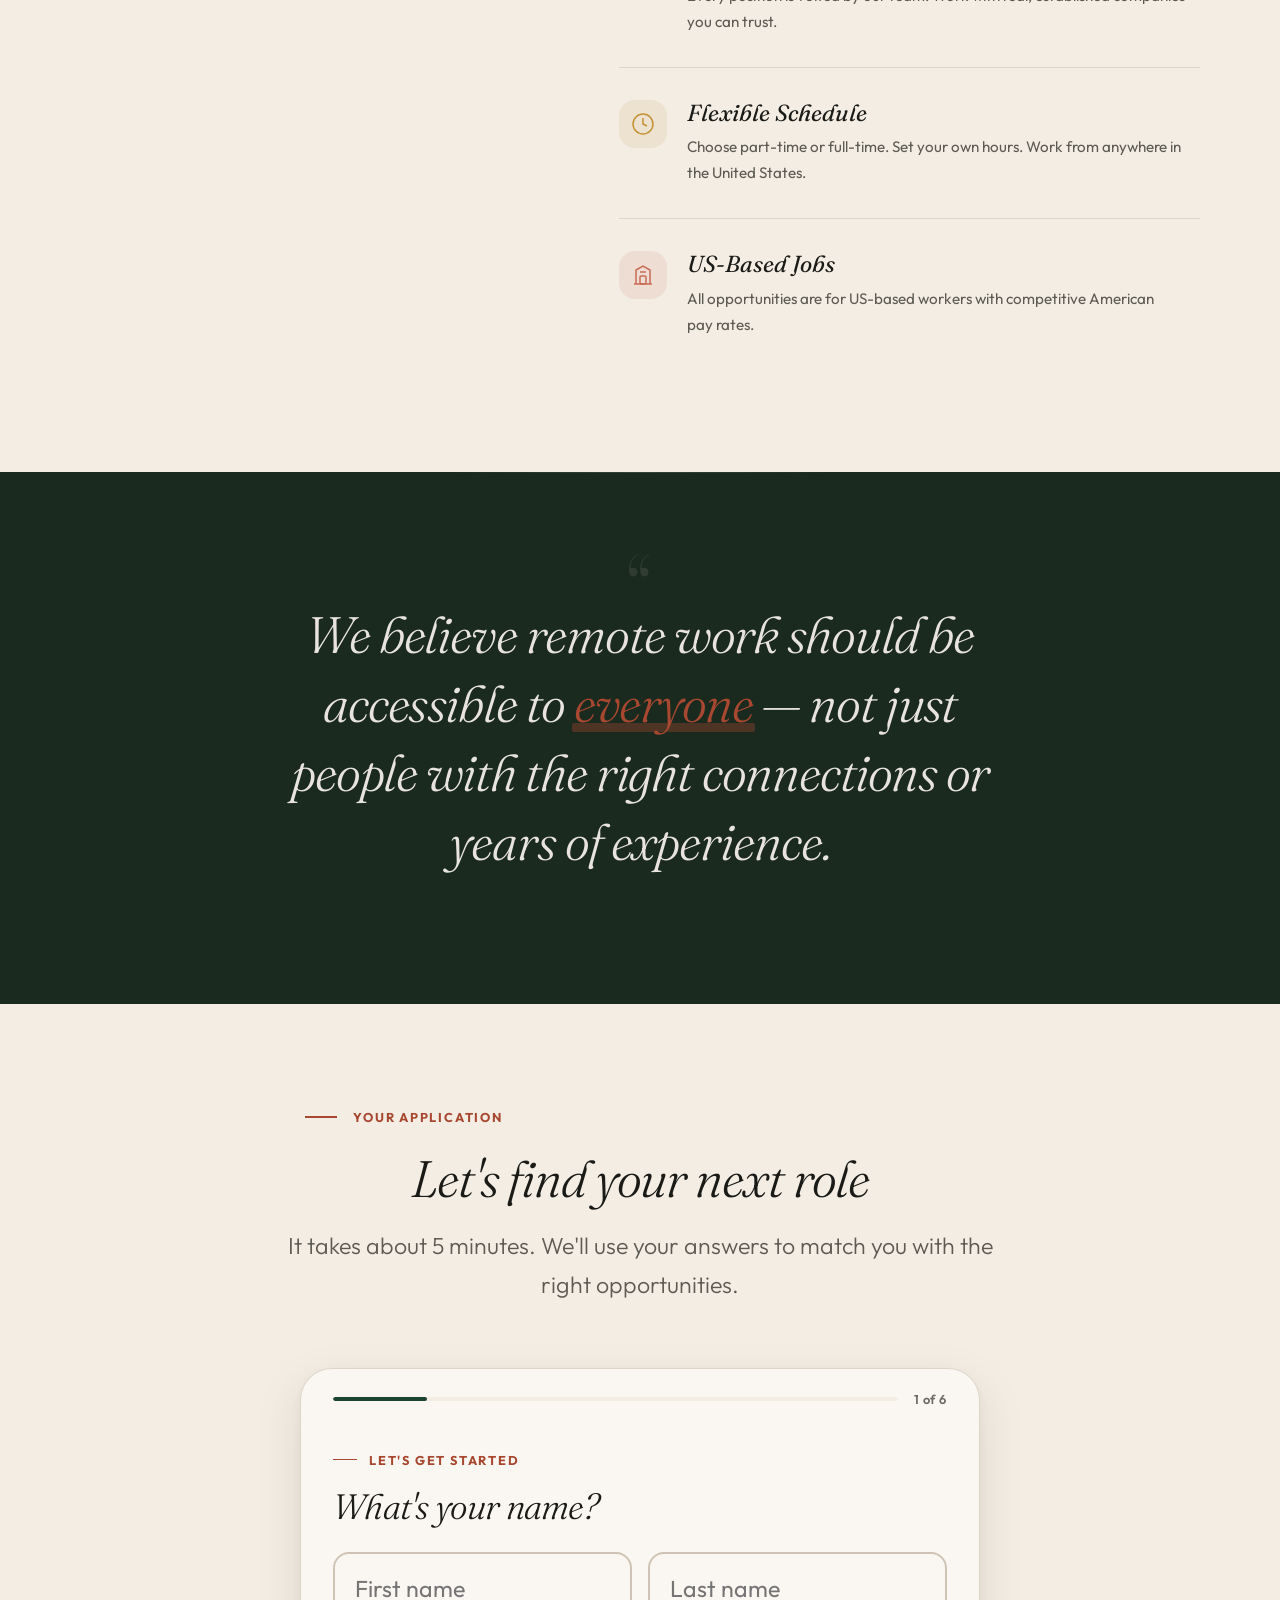
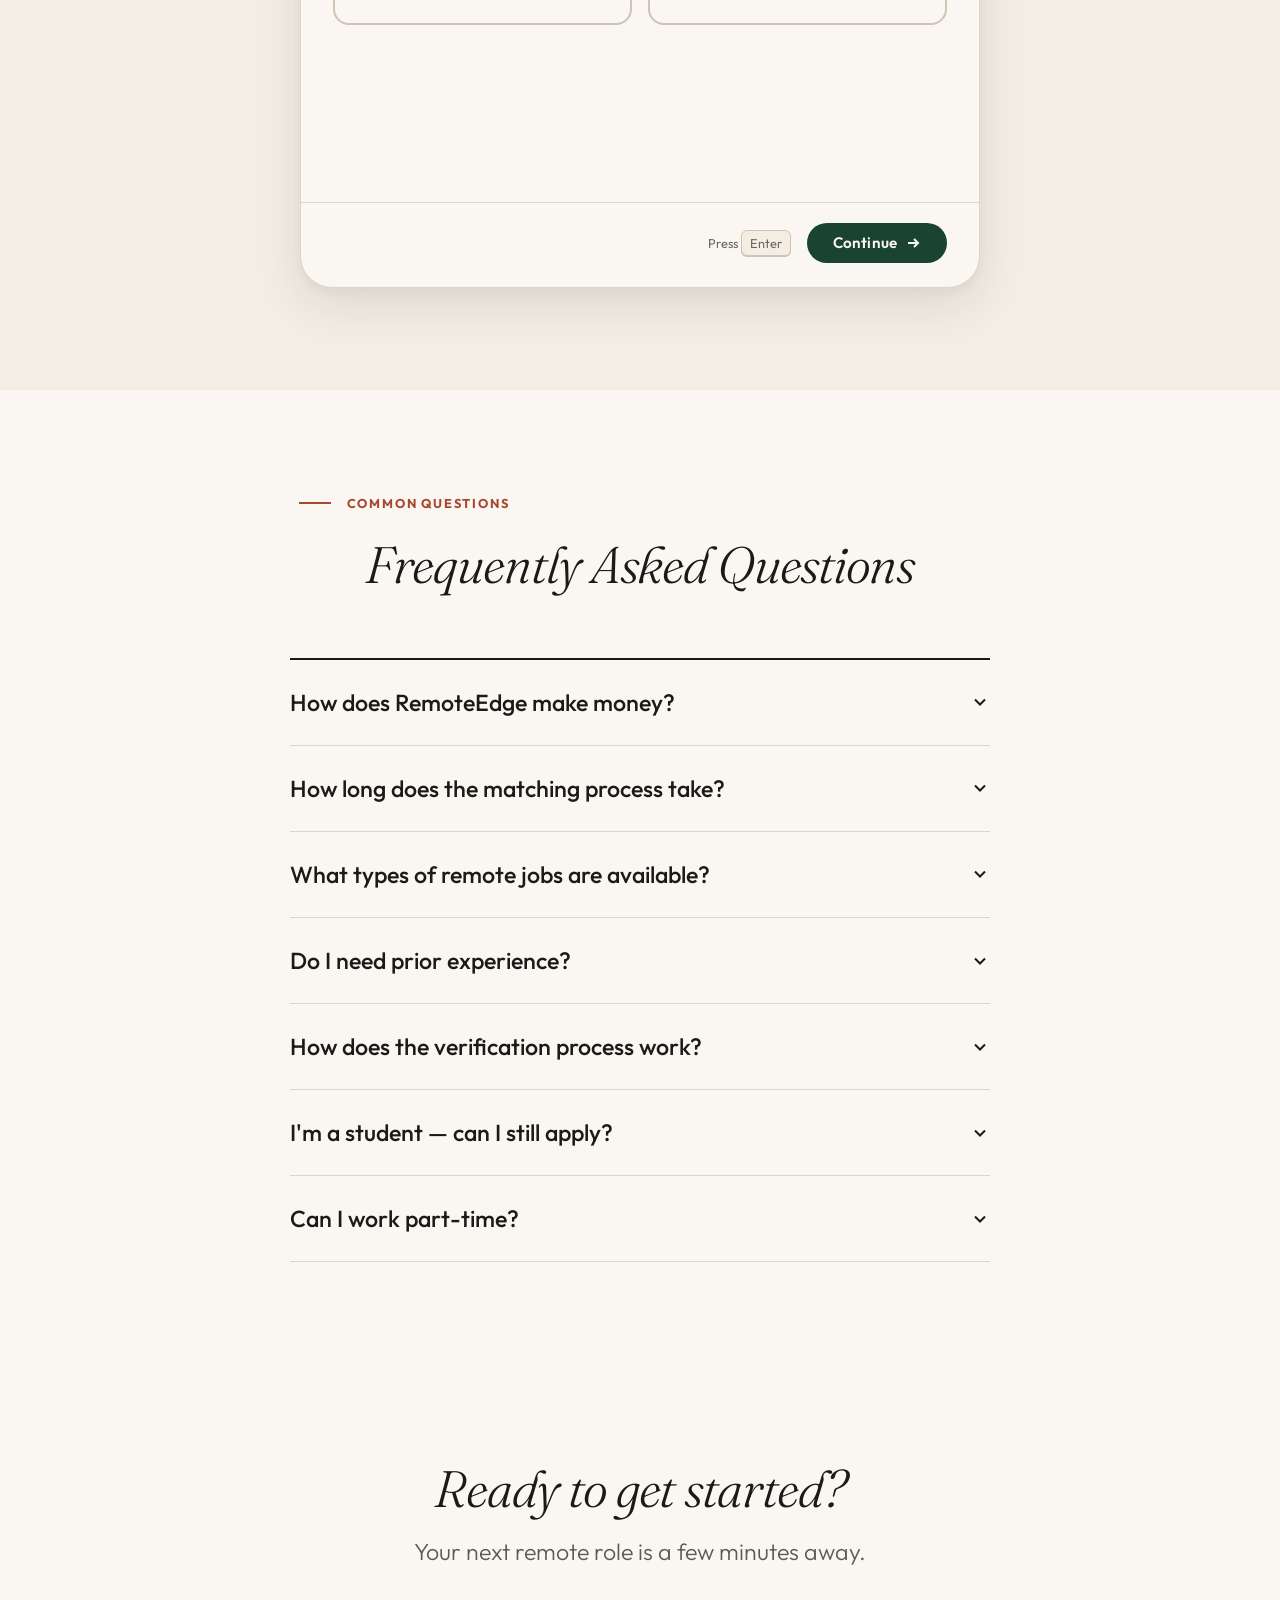
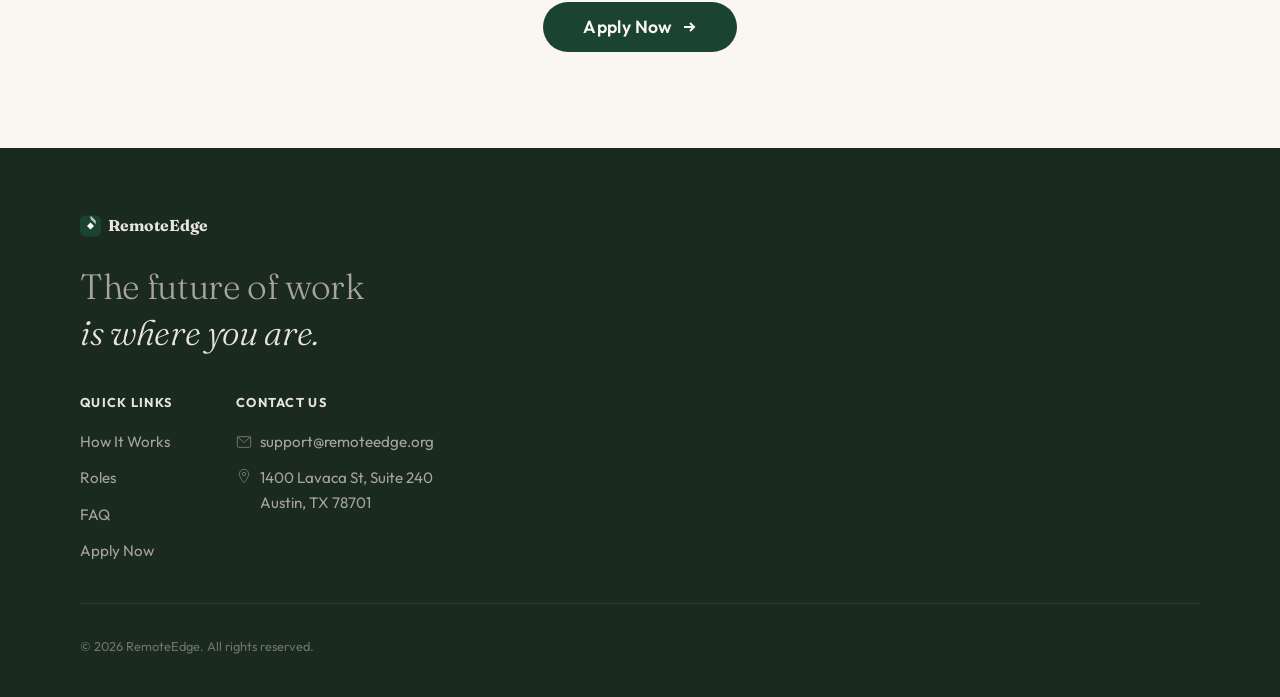
==== commit 987911d3: "Refactor to two-step application flow: simple form + email completion Simplify the initial form to 6" ====
--- a/index.html
+++ b/index.html
@@ -387,7 +387,7 @@
             <div class="convo-progress">
               <div class="convo-progress-bar" id="convo-progress-bar"></div>
             </div>
-            <span class="convo-step-count" id="convo-step-count">1 of 14</span>
+            <span class="convo-step-count" id="convo-step-count">1 of 6</span>
           </div>
 
           <!-- Steps -->
@@ -537,121 +537,6 @@
               </div>
             </div>
 
-            <!-- Step 8: Experience -->
-            <div class="convo-step" data-step="8">
-              <p class="convo-label">Background</p>
-              <h2 class="convo-question">How much work experience do you have?</h2>
-              <div class="convo-fields">
-                <div class="convo-choices" id="cf-experience-choices">
-                  <button type="button" class="convo-choice" data-value="none">Just getting started</button>
-                  <button type="button" class="convo-choice" data-value="1-2">1-2 years</button>
-                  <button type="button" class="convo-choice" data-value="3-5">3-5 years</button>
-                  <button type="button" class="convo-choice" data-value="5+">5+ years</button>
-                </div>
-                <input type="hidden" id="cf-experience" data-required>
-                <span class="convo-error">Please select your experience level</span>
-              </div>
-            </div>
-
-            <!-- Step 9: Availability -->
-            <div class="convo-step" data-step="9">
-              <p class="convo-label">Availability</p>
-              <h2 class="convo-question">Are you looking for part-time or full-time?</h2>
-              <div class="convo-fields">
-                <div class="convo-choices" id="cf-availability-choices">
-                  <button type="button" class="convo-choice" data-value="part-time">Part-time</button>
-                  <button type="button" class="convo-choice" data-value="full-time">Full-time</button>
-                  <button type="button" class="convo-choice" data-value="either">I'm flexible</button>
-                </div>
-                <input type="hidden" id="cf-availability" data-required>
-                <span class="convo-error">Please select your availability</span>
-              </div>
-            </div>
-
-            <!-- Step 10: Interest -->
-            <div class="convo-step" data-step="10">
-              <p class="convo-label">Getting to know you</p>
-              <h2 class="convo-question">What initially sparked your interest in remote work?</h2>
-              <div class="convo-fields">
-                <div class="convo-field">
-                  <textarea id="cf-interest" class="convo-textarea" rows="4" placeholder="Maybe it was flexibility, a specific goal, or something else entirely..." data-required aria-label="Interest in remote work"></textarea>
-                  <span class="convo-error">We'd love to hear your thoughts — even a sentence or two helps</span>
-                  <span class="convo-textarea-hint">Shift + Enter for a new line</span>
-                </div>
-              </div>
-            </div>
-
-            <!-- Step 11: Learning -->
-            <div class="convo-step" data-step="11">
-              <p class="convo-label">Your perspective</p>
-              <h2 class="convo-question">How do you usually approach learning something completely new?</h2>
-              <div class="convo-fields">
-                <div class="convo-field">
-                  <textarea id="cf-learning" class="convo-textarea" rows="4" placeholder="Do you watch tutorials, jump right in, ask others for help?" data-required aria-label="Learning approach"></textarea>
-                  <span class="convo-error">We'd love to hear your thoughts — even a sentence or two helps</span>
-                  <span class="convo-textarea-hint">Shift + Enter for a new line</span>
-                </div>
-              </div>
-            </div>
-
-            <!-- Step 12: Conflict -->
-            <div class="convo-step" data-step="12">
-              <p class="convo-label">Working with others</p>
-              <h2 class="convo-question">Tell us about a time you had a disagreement at work or school &mdash; how did you handle it?</h2>
-              <div class="convo-fields">
-                <div class="convo-field">
-                  <textarea id="cf-conflict" class="convo-textarea" rows="4" placeholder="It doesn't have to be a big deal — even small disagreements count." data-required aria-label="Conflict resolution"></textarea>
-                  <span class="convo-error">We'd love to hear an example — even a brief one</span>
-                  <span class="convo-textarea-hint">Shift + Enter for a new line</span>
-                </div>
-              </div>
-            </div>
-
-            <!-- Step 13: Work style -->
-            <div class="convo-step" data-step="13">
-              <p class="convo-label">Work style</p>
-              <h2 class="convo-question">Do you prefer working independently or collaboratively? Why?</h2>
-              <div class="convo-fields">
-                <div class="convo-field">
-                  <textarea id="cf-workstyle" class="convo-textarea" rows="4" placeholder="A few sentences about how you like to work day-to-day..." data-required aria-label="Work style preference"></textarea>
-                  <span class="convo-error">We'd love to hear your thoughts — even a sentence or two helps</span>
-                  <span class="convo-textarea-hint">Shift + Enter for a new line</span>
-                </div>
-              </div>
-            </div>
-
-            <!-- Step 14: Anything else (skippable) -->
-            <div class="convo-step" data-step="14">
-              <p class="convo-label">Almost done</p>
-              <h2 class="convo-question">Is there anything else about your experience you'd like us to know?</h2>
-              <p class="convo-subtext">This one's optional — skip it if you'd like.</p>
-              <div class="convo-fields">
-                <div class="convo-field">
-                  <textarea id="cf-additional" class="convo-textarea" rows="4" placeholder="Anything else you want to share..." aria-label="Additional info"></textarea>
-                  <span class="convo-textarea-hint">Shift + Enter for a new line</span>
-                </div>
-              </div>
-            </div>
-
-            <!-- Step 15: Resume -->
-            <div class="convo-step" data-step="15">
-              <p class="convo-label">Last step</p>
-              <h2 class="convo-question">Now, let's add your resume.</h2>
-              <p class="convo-subtext">We accept PDF, DOC, or DOCX. This helps us match you to the right roles faster.</p>
-              <div class="convo-fields">
-                <div class="convo-field">
-                  <div class="convo-file-upload" id="convo-file-area">
-                    <input type="file" id="cf-resume" accept=".pdf,.doc,.docx" class="convo-file-input" data-required aria-label="Resume upload">
-                    <label for="cf-resume" class="convo-file-label" id="convo-file-label">
-                      <svg width="32" height="32" viewBox="0 0 32 32" fill="none" stroke="currentColor" stroke-width="1.5"><path d="M16 4v18M10 10l6-6 6 6"/><path d="M4 22v4a2 2 0 002 2h20a2 2 0 002-2v-4"/></svg>
-                      <span class="convo-file-text" id="convo-file-text">Choose a file or drag it here</span>
-                      <span class="convo-file-formats">PDF, DOC, DOCX</span>
-                    </label>
-                  </div>
-                  <span class="convo-error">Please upload your resume</span>
-                </div>
-              </div>
-            </div>
 
           </div>
 
@@ -678,9 +563,9 @@
               <circle cx="24" cy="24" r="22" stroke="var(--color-primary)" stroke-width="2"/>
               <path d="M15 24l6 6 12-14" stroke="var(--color-primary)" stroke-width="2.5" stroke-linecap="round" stroke-linejoin="round"/>
             </svg>
-            <h3 class="form-success-title">You're all set!</h3>
-            <p class="form-success-desc">Your application is in. Our team will review it and reach out within 2-3 business days with roles that match your profile.</p>
-            <p class="form-success-note">Keep an eye on your inbox — that's where we'll contact you.</p>
+            <h3 class="form-success-title">Great start!</h3>
+            <p class="form-success-desc">We've sent a follow-up to your email with a few more questions to help us match you to the right roles.</p>
+            <p class="form-success-note">Check your inbox (and spam folder) — complete the next step to finish your application.</p>
           </div>
         </div>
       </div>
